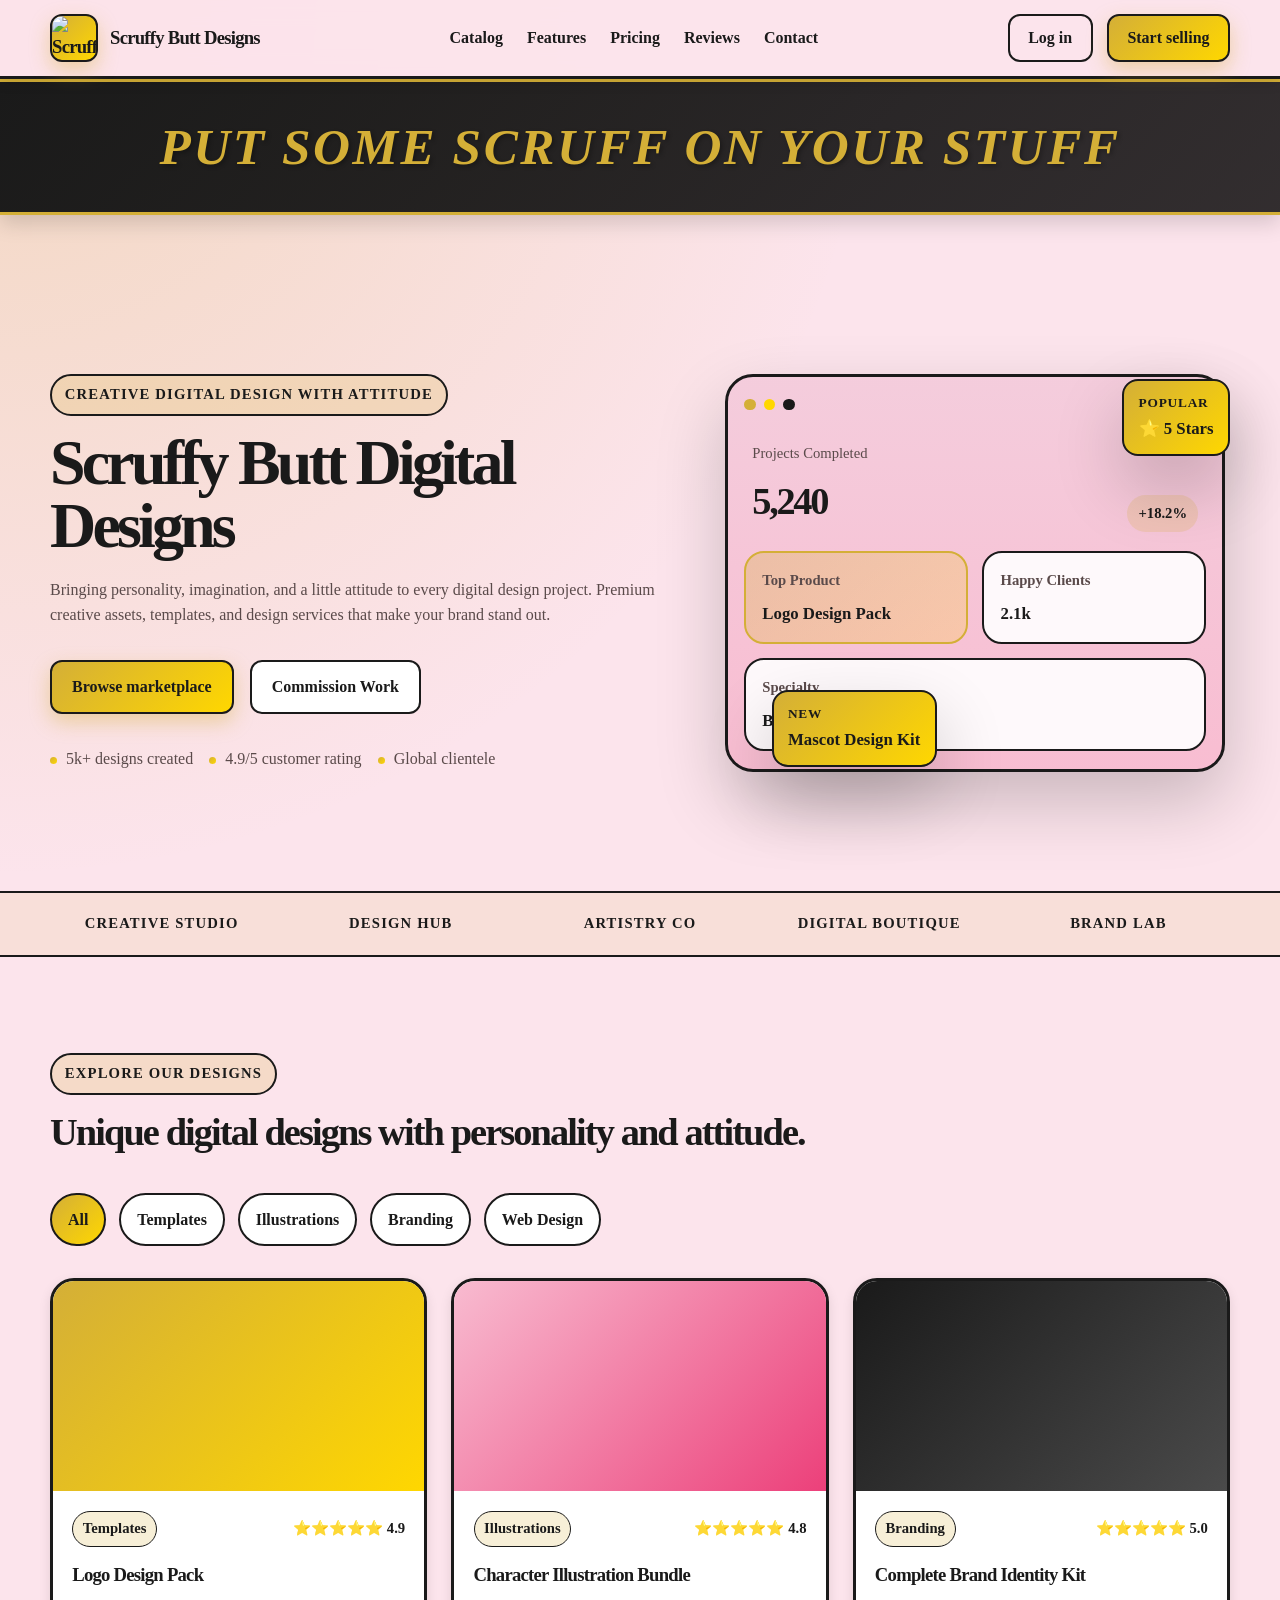
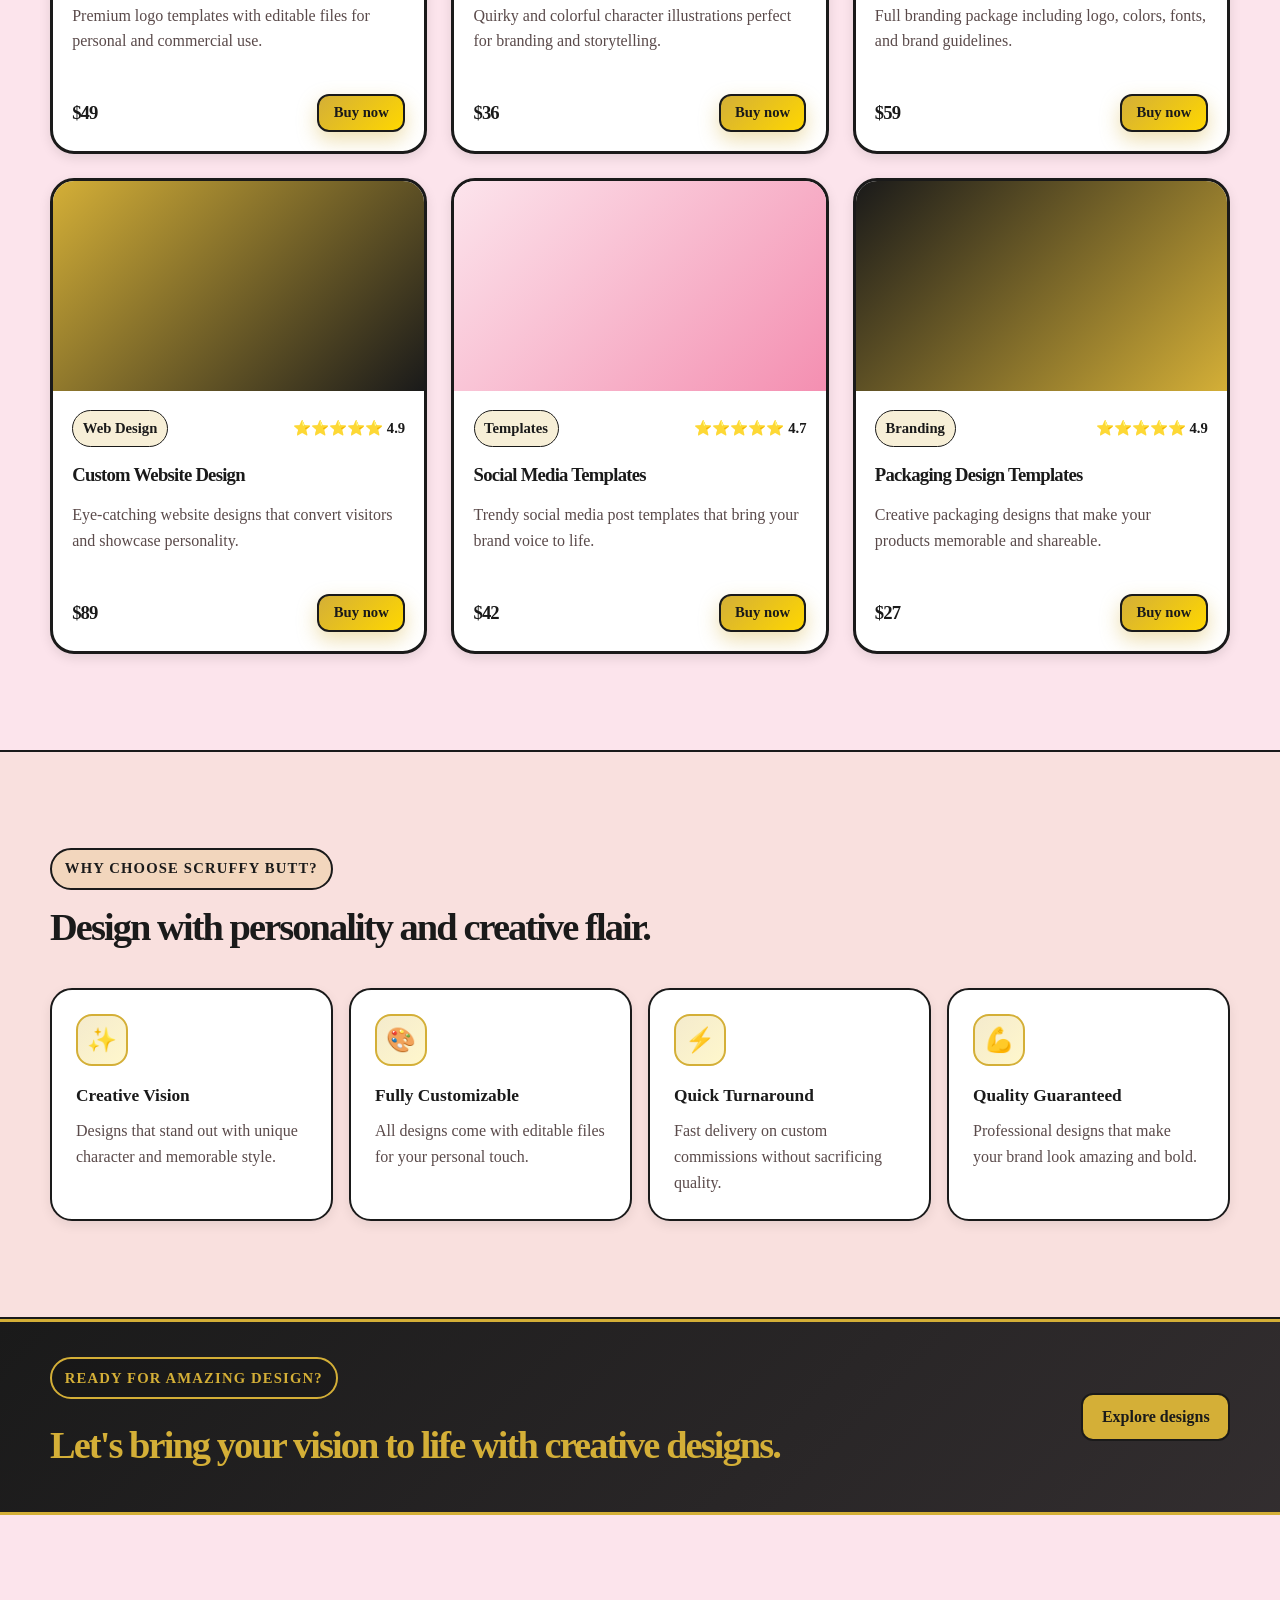
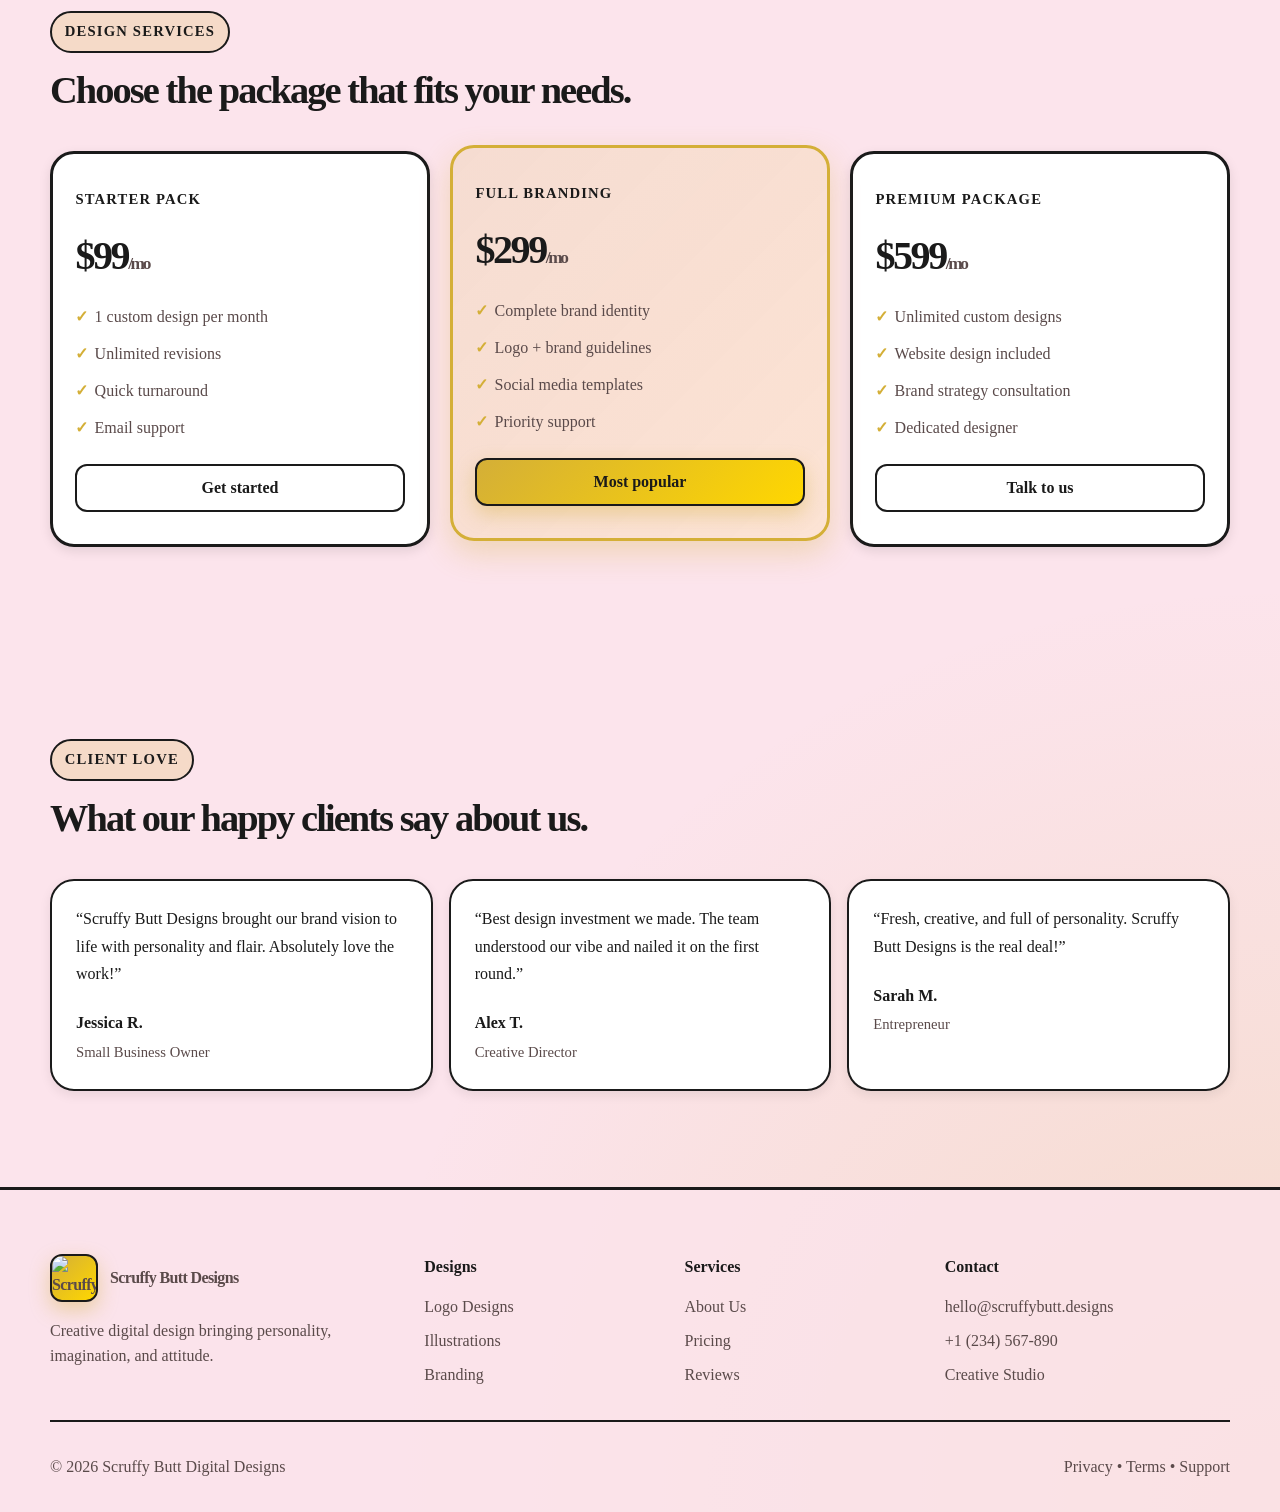
==== index.html @ 16186b30 "Create homepage with custom logo and Scruffy Butt branding" ====
<!DOCTYPE html>
<html lang="en">
  <head>
    <meta charset="UTF-8" />
    <meta name="viewport" content="width=device-width, initial-scale=1.0" />
    <meta name="description" content="Scruffy Butt Digital Designs is a creative digital design business bringing personality, imagination, and a little attitude." />
    <title>Scruffy Butt Digital Designs | Creative Digital Design</title>
    <link rel="preconnect" href="https://fonts.googleapis.com" />
    <link rel="preconnect" href="https://fonts.gstatic.com" crossorigin />
    <link href="https://fonts.googleapis.com/css2?family=Inter:wght@400;500;600;700;800;900&display=swap" rel="stylesheet" />
    <link rel="stylesheet" href="styles.css" />
  </head>
  <body>
    <header class="site-header">
      <div class="container nav-wrap">
        <a href="index.html" class="brand" aria-label="Scruffy Butt Digital Designs home">
          <span class="brand-logo">
            <img src="logo.png" alt="Scruffy Butt Digital Designs logo" />
          </span>
          <span class="brand-name">Scruffy Butt Designs</span>
        </a>

        <nav class="main-nav" aria-label="Main navigation">
          <a href="#catalog">Catalog</a>
          <a href="#features">Features</a>
          <a href="#pricing">Pricing</a>
          <a href="#reviews">Reviews</a>
          <a href="#contact">Contact</a>
        </nav>

        <div class="nav-actions">
          <button class="btn btn-ghost">Log in</button>
          <button class="btn btn-primary">Start selling</button>
        </div>
      </div>
    </header>

    <div class="slogan-banner">
      <p class="slogan-text">Put some scruff on your stuff</p>
    </div>

    <main id="home">
      <section class="hero">
        <div class="container hero-grid">
          <div class="hero-copy">
            <span class="eyebrow">Creative Digital Design with Attitude</span>
            <h1>Scruffy Butt Digital Designs</h1>
            <p>
              Bringing personality, imagination, and a little attitude to every digital design project.
              Premium creative assets, templates, and design services that make your brand stand out.
            </p>

            <div class="hero-actions">
              <a href="#catalog" class="btn btn-primary large">Browse marketplace</a>
              <a href="#pricing" class="btn btn-secondary large">Commission Work</a>
            </div>

            <ul class="trust-list" aria-label="Marketplace trust points">
              <li>5k+ designs created</li>
              <li>4.9/5 customer rating</li>
              <li>Global clientele</li>
            </ul>
          </div>

          <div class="hero-visual" aria-label="Marketplace preview">
            <div class="dashboard-card main-card">
              <div class="card-header">
                <span class="dot dot-red"></span>
                <span class="dot dot-yellow"></span>
                <span class="dot dot-green"></span>
              </div>

              <div class="stat-row">
                <div>
                  <p>Projects Completed</p>
                  <strong>5,240</strong>
                </div>
                <div class="trend up">+18.2%</div>
              </div>

              <div class="mini-grid">
                <div class="mini-card accent">
                  <span>Top Product</span>
                  <strong>Logo Design Pack</strong>
                </div>
                <div class="mini-card">
                  <span>Happy Clients</span>
                  <strong>2.1k</strong>
                </div>
                <div class="mini-card wide">
                  <span>Specialty</span>
                  <strong>Branding & Illustration</strong>
                </div>
              </div>
            </div>

            <div class="floating-badge badge-one">
              <span>New</span>
              <strong>Mascot Design Kit</strong>
            </div>

            <div class="floating-badge badge-two">
              <span>Popular</span>
              <strong>⭐ 5 Stars</strong>
            </div>
          </div>
        </div>
      </section>

      <section class="partners">
        <div class="container partner-row" aria-label="Partner brands">
          <span>Creative Studio</span>
          <span>Design Hub</span>
          <span>Artistry Co</span>
          <span>Digital Boutique</span>
          <span>Brand Lab</span>
        </div>
      </section>

      <section id="catalog" class="catalog section-spacing">
        <div class="container">
          <div class="section-heading">
            <span class="eyebrow">Explore our designs</span>
            <h2>Unique digital designs with personality and attitude.</h2>
          </div>

          <div class="filter-bar" aria-label="Product categories">
            <button class="filter-btn active" data-filter="all">All</button>
            <button class="filter-btn" data-filter="templates">Templates</button>
            <button class="filter-btn" data-filter="media">Illustrations</button>
            <button class="filter-btn" data-filter="marketing">Branding</button>
            <button class="filter-btn" data-filter="sites">Web Design</button>
          </div>

          <div class="product-grid">
            <article class="product-card" data-category="templates" onclick="window.location.href='product-1.html'">
              <div class="product-thumb thumb-one"></div>
              <div class="product-body">
                <div class="meta-row">
                  <span class="tag">Templates</span>
                  <span class="rating">⭐⭐⭐⭐⭐ 4.9</span>
                </div>
                <h3>Logo Design Pack</h3>
                <p>Premium logo templates with editable files for personal and commercial use.</p>
                <div class="product-footer">
                  <strong>$49</strong>
                  <button class="btn btn-small btn-primary" onclick="event.stopPropagation(); window.location.href='product-1.html'">Buy now</button>
                </div>
              </div>
            </article>

            <article class="product-card" data-category="media" onclick="window.location.href='product-2.html'">
              <div class="product-thumb thumb-two"></div>
              <div class="product-body">
                <div class="meta-row">
                  <span class="tag">Illustrations</span>
                  <span class="rating">⭐⭐⭐⭐⭐ 4.8</span>
                </div>
                <h3>Character Illustration Bundle</h3>
                <p>Quirky and colorful character illustrations perfect for branding and storytelling.</p>
                <div class="product-footer">
                  <strong>$36</strong>
                  <button class="btn btn-small btn-primary" onclick="event.stopPropagation(); window.location.href='product-2.html'">Buy now</button>
                </div>
              </div>
            </article>

            <article class="product-card" data-category="marketing" onclick="window.location.href='product-3.html'">
              <div class="product-thumb thumb-three"></div>
              <div class="product-body">
                <div class="meta-row">
                  <span class="tag">Branding</span>
                  <span class="rating">⭐⭐⭐⭐⭐ 5.0</span>
                </div>
                <h3>Complete Brand Identity Kit</h3>
                <p>Full branding package including logo, colors, fonts, and brand guidelines.</p>
                <div class="product-footer">
                  <strong>$59</strong>
                  <button class="btn btn-small btn-primary" onclick="event.stopPropagation(); window.location.href='product-3.html'">Buy now</button>
                </div>
              </div>
            </article>

            <article class="product-card" data-category="sites" onclick="window.location.href='product-4.html'">
              <div class="product-thumb thumb-four"></div>
              <div class="product-body">
                <div class="meta-row">
                  <span class="tag">Web Design</span>
                  <span class="rating">⭐⭐⭐⭐⭐ 4.9</span>
                </div>
                <h3>Custom Website Design</h3>
                <p>Eye-catching website designs that convert visitors and showcase personality.</p>
                <div class="product-footer">
                  <strong>$89</strong>
                  <button class="btn btn-small btn-primary" onclick="event.stopPropagation(); window.location.href='product-4.html'">Buy now</button>
                </div>
              </div>
            </article>

            <article class="product-card" data-category="templates" onclick="window.location.href='product-1.html'">
              <div class="product-thumb thumb-five"></div>
              <div class="product-body">
                <div class="meta-row">
                  <span class="tag">Templates</span>
                  <span class="rating">⭐⭐⭐⭐⭐ 4.7</span>
                </div>
                <h3>Social Media Templates</h3>
                <p>Trendy social media post templates that bring your brand voice to life.</p>
                <div class="product-footer">
                  <strong>$42</strong>
                  <button class="btn btn-small btn-primary" onclick="event.stopPropagation(); window.location.href='product-1.html'">Buy now</button>
                </div>
              </div>
            </article>

            <article class="product-card" data-category="marketing" onclick="window.location.href='product-3.html'">
              <div class="product-thumb thumb-six"></div>
              <div class="product-body">
                <div class="meta-row">
                  <span class="tag">Branding</span>
                  <span class="rating">⭐⭐⭐⭐⭐ 4.9</span>
                </div>
                <h3>Packaging Design Templates</h3>
                <p>Creative packaging designs that make your products memorable and shareable.</p>
                <div class="product-footer">
                  <strong>$27</strong>
                  <button class="btn btn-small btn-primary" onclick="event.stopPropagation(); window.location.href='product-3.html'">Buy now</button>
                </div>
              </div>
            </article>
          </div>
        </div>
      </section>

      <section id="features" class="features section-spacing">
        <div class="container">
          <div class="section-heading narrow">
            <span class="eyebrow">Why choose Scruffy Butt?</span>
            <h2>Design with personality and creative flair.</h2>
          </div>

          <div class="feature-grid">
            <div class="feature-card">
              <div class="feature-icon">✨</div>
              <h3>Creative Vision</h3>
              <p>Designs that stand out with unique character and memorable style.</p>
            </div>

            <div class="feature-card">
              <div class="feature-icon">🎨</div>
              <h3>Fully Customizable</h3>
              <p>All designs come with editable files for your personal touch.</p>
            </div>

            <div class="feature-card">
              <div class="feature-icon">⚡</div>
              <h3>Quick Turnaround</h3>
              <p>Fast delivery on custom commissions without sacrificing quality.</p>
            </div>

            <div class="feature-card">
              <div class="feature-icon">💪</div>
              <h3>Quality Guaranteed</h3>
              <p>Professional designs that make your brand look amazing and bold.</p>
            </div>
          </div>
        </div>
      </section>

      <section class="promo-strip">
        <div class="container promo-inner">
          <div>
            <span class="eyebrow light">Ready for amazing design?</span>
            <h2>Let's bring your vision to life with creative designs.</h2>
          </div>
          <a href="#catalog" class="btn btn-light">Explore designs</a>
        </div>
      </section>

      <section id="pricing" class="pricing section-spacing">
        <div class="container">
          <div class="section-heading narrow">
            <span class="eyebrow">Design Services</span>
            <h2>Choose the package that fits your needs.</h2>
          </div>

          <div class="pricing-grid">
            <div class="pricing-card">
              <span class="plan">Starter Pack</span>
              <h3>$99<span>/mo</span></h3>
              <ul>
                <li>1 custom design per month</li>
                <li>Unlimited revisions</li>
                <li>Quick turnaround</li>
                <li>Email support</li>
              </ul>
              <button class="btn btn-secondary full">Get started</button>
            </div>

            <div class="pricing-card featured-plan">
              <span class="plan">Full Branding</span>
              <h3>$299<span>/mo</span></h3>
              <ul>
                <li>Complete brand identity</li>
                <li>Logo + brand guidelines</li>
                <li>Social media templates</li>
                <li>Priority support</li>
              </ul>
              <button class="btn btn-primary full">Most popular</button>
            </div>

            <div class="pricing-card">
              <span class="plan">Premium Package</span>
              <h3>$599<span>/mo</span></h3>
              <ul>
                <li>Unlimited custom designs</li>
                <li>Website design included</li>
                <li>Brand strategy consultation</li>
                <li>Dedicated designer</li>
              </ul>
              <button class="btn btn-secondary full">Talk to us</button>
            </div>
          </div>
        </div>
      </section>

      <section id="reviews" class="reviews section-spacing">
        <div class="container">
          <div class="section-heading narrow">
            <span class="eyebrow">Client love</span>
            <h2>What our happy clients say about us.</h2>
          </div>

          <div class="review-grid">
            <blockquote class="review-card">
              “Scruffy Butt Designs brought our brand vision to life with personality and flair. Absolutely love the work!”
              <footer>
                <strong>Jessica R.</strong>
                <span>Small Business Owner</span>
              </footer>
            </blockquote>

            <blockquote class="review-card">
              “Best design investment we made. The team understood our vibe and nailed it on the first round.”
              <footer>
                <strong>Alex T.</strong>
                <span>Creative Director</span>
              </footer>
            </blockquote>

            <blockquote class="review-card">
              “Fresh, creative, and full of personality. Scruffy Butt Designs is the real deal!”
              <footer>
                <strong>Sarah M.</strong>
                <span>Entrepreneur</span>
              </footer>
            </blockquote>
          </div>
        </div>
      </section>
    </main>

    <footer id="contact" class="site-footer">
      <div class="container footer-grid">
        <div>
          <a href="index.html" class="brand" aria-label="Scruffy Butt Digital Designs home">
            <span class="brand-logo brand-logo-small">
              <img src="logo.png" alt="Scruffy Butt Digital Designs logo" />
            </span>
            <span class="brand-name">Scruffy Butt Designs</span>
          </a>
          <p>Creative digital design bringing personality, imagination, and attitude.</p>
        </div>

        <div>
          <h4>Designs</h4>
          <ul>
            <li><a href="#catalog">Logo Designs</a></li>
            <li><a href="#catalog">Illustrations</a></li>
            <li><a href="#catalog">Branding</a></li>
          </ul>
        </div>

        <div>
          <h4>Services</h4>
          <ul>
            <li><a href="#features">About Us</a></li>
            <li><a href="#pricing">Pricing</a></li>
            <li><a href="#reviews">Reviews</a></li>
          </ul>
        </div>

        <div>
          <h4>Contact</h4>
          <ul>
            <li><a href="mailto:hello@scruffybutt.designs">hello@scruffybutt.designs</a></li>
            <li><a href="tel:+1234567890">+1 (234) 567-890</a></li>
            <li>Creative Studio</li>
          </ul>
        </div>
      </div>

      <div class="container footer-bottom">
        <span>© 2026 Scruffy Butt Digital Designs</span>
        <span>Privacy • Terms • Support</span>
      </div>
    </footer>

    <script src="script.js"></script>
  </body>
</html>
---- styles.css ----
:root {
  --bg: #fce4ec;
  --bg-dark: #f8bbd0;
  --card: rgba(244, 204, 220, 0.88);
  --card-strong: #f48fb1;
  --text: #1a1a1a;
  --muted: #5a4a4a;
  --line: rgba(0, 0, 0, 0.15);
  --primary: #d4af37;
  --primary-2: #ffd700;
  --accent: #1a1a1a;
  --success: #20c997;
  --warning: #ffb84d;
  --shadow: 0 30px 70px rgba(0, 0, 0, 0.2);
}

* {
  box-sizing: border-box;
}

html {
  scroll-behavior: smooth;
}

body {
  margin: 0;
  font-family: "Comic Sans MS", "Comic Sans", cursive;
  font-size: 12pt;
  background:
    radial-gradient(circle at top left, rgba(212, 175, 55, 0.25), transparent 18%),
    radial-gradient(circle at bottom right, rgba(212, 175, 55, 0.2), transparent 19%),
    var(--bg);
  color: var(--text);
  line-height: 1.6;
}

a {
  color: inherit;
  text-decoration: none;
}

button {
  font: inherit;
  border: 0;
  cursor: pointer;
}

img {
  max-width: 100%;
  display: block;
}

.container {
  width: min(1180px, calc(100% - 2rem));
  margin: 0 auto;
}

.section-spacing {
  padding: 6rem 0;
}

.site-header {
  position: sticky;
  top: 0;
  z-index: 20;
  backdrop-filter: blur(12px);
  background: rgba(252, 228, 236, 0.95);
  border-bottom: 3px solid var(--accent);
  box-shadow: 0 4px 12px rgba(0, 0, 0, 0.1);
}

.nav-wrap {
  display: flex;
  align-items: center;
  justify-content: space-between;
  min-height: 76px;
  gap: 1.5rem;
}

.brand {
  display: inline-flex;
  align-items: center;
  gap: 0.75rem;
  font-weight: 800;
  letter-spacing: -0.04em;
  font-size: 14pt;
  color: var(--accent);
}

.brand-mark {
  display: grid;
  place-items: center;
  width: 3rem;
  height: 3rem;
  border-radius: 12px;
  background: linear-gradient(135deg, var(--primary), var(--primary-2));
  color: var(--accent);
  font-size: 1.2rem;
  font-weight: 900;
  box-shadow: 0 8px 20px rgba(212, 175, 55, 0.4);
  border: 2px solid var(--accent);
}

.brand-logo {
  width: 3rem;
  height: 3rem;
  border-radius: 12px;
  overflow: hidden;
  display: grid;
  place-items: center;
  background: linear-gradient(135deg, var(--primary), var(--primary-2));
  border: 2px solid var(--accent);
  box-shadow: 0 8px 20px rgba(212, 175, 55, 0.4);
}

.brand-logo img {
  width: 100%;
  height: 100%;
  object-fit: cover;
}

.main-nav {
  display: flex;
  align-items: center;
  gap: 1.5rem;
  color: var(--text);
  font-size: 12pt;
  font-weight: 600;
}

.main-nav a {
  transition: color 0.2s ease;
  color: var(--accent);
}

.main-nav a:hover,
.main-nav a:focus-visible {
  color: var(--primary);
}

.nav-actions {
  display: flex;
  align-items: center;
  gap: 0.9rem;
}

.btn {
  display: inline-flex;
  align-items: center;
  justify-content: center;
  border-radius: 12px;
  font-weight: 600;
  transition: transform 0.2s ease, box-shadow 0.2s ease;
  min-height: 48px;
  padding: 0 1.15rem;
  font-size: 12pt;
  border: 2px solid var(--accent);
}

.btn:hover,
.btn:focus-visible {
  transform: translateY(-2px);
}

.btn-primary {
  background: linear-gradient(135deg, var(--primary), var(--primary-2));
  color: var(--accent);
  font-weight: 700;
  box-shadow: 0 8px 20px rgba(212, 175, 55, 0.4);
}

.btn-secondary {
  background: white;
  border: 2px solid var(--accent);
  color: var(--accent);
  font-weight: 700;
}

.btn-ghost {
  background: transparent;
  color: var(--accent);
  border: 2px solid var(--accent);
}

.btn-light {
  background: var(--primary);
  color: var(--accent);
  border: 2px solid var(--accent);
  font-weight: 700;
}

.large {
  min-height: 54px;
  padding: 0 1.25rem;
}

.btn-small {
  min-height: 38px;
  padding: 0 0.9rem;
  font-size: 11pt;
}

.full {
  width: 100%;
  min-height: 48px;
}

.slogan-banner {
  background: linear-gradient(135deg, var(--accent), rgba(0, 0, 0, 0.8));
  padding: 1.5rem 0;
  text-align: center;
  border-top: 3px solid var(--primary);
  border-bottom: 3px solid var(--primary);
  box-shadow: 0 8px 20px rgba(0, 0, 0, 0.15);
}

.slogan-text {
  font-size: clamp(1.5rem, 4vw, 3.5rem);
  font-weight: 900;
  color: var(--primary);
  margin: 0;
  letter-spacing: 0.05em;
  text-transform: uppercase;
  text-shadow: 2px 2px 4px rgba(0, 0, 0, 0.3);
  font-style: italic;
}

.slogan-text span {
  display: block;
  font-size: 0.7em;
  color: var(--primary-2);
  margin-top: 0.3rem;
  font-style: normal;
}

.hero {
  padding: 5.5rem 0 3rem;
}

.hero-grid {
  display: grid;
  grid-template-columns: 1.1fr 0.9fr;
  align-items: center;
  gap: 3rem;
}

.eyebrow {
  display: inline-block;
  margin-bottom: 1rem;
  padding: 0.45rem 0.8rem;
  border: 2px solid var(--accent);
  background: rgba(212, 175, 55, 0.2);
  border-radius: 999px;
  color: var(--accent);
  font-size: 11pt;
  letter-spacing: 0.08em;
  text-transform: uppercase;
  font-weight: 700;
}

.eyebrow.light {
  background: rgba(0, 0, 0, 0.15);
  border-color: var(--primary);
  color: var(--primary);
}

.hero-copy h1 {
  margin: 0;
  font-size: clamp(2.8rem, 5vw, 5rem);
  line-height: 0.98;
  letter-spacing: -0.06em;
  color: var(--accent);
}

.hero-copy p {
  max-width: 630px;
  margin: 1.2rem 0 0;
  color: var(--muted);
  font-size: 12pt;
}

.hero-actions {
  display: flex;
  flex-wrap: wrap;
  gap: 1rem;
  margin-top: 2rem;
}

.trust-list {
  list-style: none;
  padding: 0;
  margin: 2rem 0 0;
  display: flex;
  flex-wrap: wrap;
  gap: 1rem;
  color: var(--muted);
  font-size: 12pt;
}

.trust-list li {
  position: relative;
  padding-left: 1rem;
}

.trust-list li::before {
  content: "";
  position: absolute;
  left: 0;
  top: 0.7em;
  width: 0.45rem;
  height: 0.45rem;
  border-radius: 50%;
  background: linear-gradient(135deg, var(--primary), var(--primary-2));
}

.hero-visual {
  position: relative;
  min-height: 540px;
  display: grid;
  place-items: center;
}

.dashboard-card {
  width: min(100%, 500px);
  border: 3px solid var(--accent);
  border-radius: 28px;
  background: linear-gradient(180deg, rgba(244, 204, 220, 0.98), rgba(248, 187, 208, 0.95));
  box-shadow: var(--shadow);
}

.main-card {
  padding: 1rem 1rem 1.1rem;
}

.card-header {
  display: flex;
  gap: 0.5rem;
  align-items: center;
  padding: 0.35rem 0 1rem;
}

.dot {
  display: inline-block;
  width: 0.72rem;
  height: 0.72rem;
  border-radius: 50%;
}

.dot-red { background: #d4af37; }
.dot-yellow { background: #ffd700; }
.dot-green { background: #1a1a1a; }

.stat-row {
  display: flex;
  align-items: end;
  justify-content: space-between;
  gap: 1rem;
  padding: 1rem 0.5rem 1.2rem;
}

.stat-row p {
  margin: 0 0 0.3rem;
  color: var(--muted);
  font-size: 11pt;
}

.stat-row strong {
  font-size: clamp(1.8rem, 3vw, 2.7rem);
  letter-spacing: -0.06em;
  color: var(--accent);
}

.trend {
  font-size: 11pt;
  font-weight: 700;
  border-radius: 999px;
  padding: 0.42rem 0.7rem;
}

.trend.up {
  background: rgba(212, 175, 55, 0.2);
  color: var(--accent);
}

.mini-grid {
  display: grid;
  grid-template-columns: repeat(2, minmax(0, 1fr));
  gap: 0.9rem;
}

.mini-card {
  border: 2px solid var(--accent);
  border-radius: 20px;
  padding: 1rem 1rem 0.9rem;
  background: rgba(255, 255, 255, 0.9);
}

.mini-card.accent {
  background: linear-gradient(135deg, rgba(212, 175, 55, 0.3), rgba(255, 215, 0, 0.2));
  border-color: var(--primary);
}

.mini-card.wide {
  grid-column: 1 / -1;
}

.mini-card span {
  display: block;
  color: var(--muted);
  font-size: 11pt;
  margin-bottom: 0.5rem;
  font-weight: 600;
}

.mini-card strong {
  font-size: 1.05rem;
  color: var(--accent);
}

.floating-badge {
  position: absolute;
  display: inline-flex;
  flex-direction: column;
  gap: 0.18rem;
  padding: 0.7rem 0.9rem;
  border-radius: 16px;
  border: 2px solid var(--accent);
  background: linear-gradient(135deg, var(--primary), var(--primary-2));
  box-shadow: var(--shadow);
}

.floating-badge span {
  color: var(--accent);
  font-size: 10pt;
  text-transform: uppercase;
  letter-spacing: 0.06em;
  font-weight: 700;
}

.floating-badge strong {
  font-size: 1.05rem;
  color: var(--accent);
}

.badge-one {
  left: 10%;
  bottom: 14%;
}

.badge-two {
  right: 0;
  top: 14%;
}

.partners {
  border-top: 2px solid var(--accent);
  border-bottom: 2px solid var(--accent);
  background: rgba(212, 175, 55, 0.1);
}

.partner-row {
  display: grid;
  grid-template-columns: repeat(5, minmax(0, 1fr));
  gap: 1rem;
  align-items: center;
  justify-items: center;
  padding: 1.2rem 0;
  color: var(--accent);
  font-weight: 700;
  letter-spacing: 0.08em;
  text-transform: uppercase;
  font-size: 11pt;
}

.section-heading {
  margin-bottom: 2.5rem;
}

.section-heading.narrow {
  max-width: 640px;
}

.section-heading h2 {
  margin: 0;
  font-size: clamp(2rem, 3vw, 3rem);
  line-height: 1.1;
  letter-spacing: -0.05em;
  color: var(--accent);
}

.filter-bar {
  display: flex;
  flex-wrap: wrap;
  gap: 0.8rem;
  margin-bottom: 2rem;
}

.filter-btn {
  padding: 0.75rem 1rem;
  border-radius: 999px;
  background: white;
  border: 2px solid var(--accent);
  color: var(--accent);
  font-weight: 600;
  font-size: 12pt;
}

.filter-btn.active {
  background: linear-gradient(135deg, var(--primary), var(--primary-2));
  border-color: var(--accent);
  color: var(--accent);
}

.product-grid {
  display: grid;
  grid-template-columns: repeat(3, minmax(0, 1fr));
  gap: 1.5rem;
}

.product-card {
  background: white;
  border: 3px solid var(--accent);
  border-radius: 24px;
  overflow: hidden;
  transition: transform 0.2s ease, border-color 0.2s ease, box-shadow 0.2s ease;
  cursor: pointer;
  box-shadow: 0 4px 12px rgba(0, 0, 0, 0.1);
}

.product-card:hover {
  transform: translateY(-5px);
  border-color: var(--primary);
  box-shadow: 0 12px 30px rgba(212, 175, 55, 0.3);
}

.product-thumb {
  height: 210px;
  background-size: cover;
  background-position: center;
}

.thumb-one {
  background: linear-gradient(135deg, #d4af37, #ffd700);
}

.thumb-two {
  background: linear-gradient(135deg, #f8bbd0, #ec407a);
}

.thumb-three {
  background: linear-gradient(135deg, #1a1a1a, #4a4a4a);
}

.thumb-four {
  background: linear-gradient(135deg, #d4af37, #1a1a1a);
}

.thumb-five {
  background: linear-gradient(135deg, #fce4ec, #f48fb1);
}

.thumb-six {
  background: linear-gradient(135deg, #1a1a1a, #d4af37);
}

.product-body {
  padding: 1.2rem;
}

.meta-row {
  display: flex;
  justify-content: space-between;
  gap: 0.75rem;
  align-items: center;
  margin-bottom: 0.8rem;
}

.tag {
  display: inline-flex;
  padding: 0.35rem 0.6rem;
  border-radius: 999px;
  background: rgba(212, 175, 55, 0.2);
  color: var(--accent);
  font-size: 11pt;
  font-weight: 700;
  border: 1px solid var(--accent);
}

.rating {
  color: var(--accent);
  font-size: 11pt;
  font-weight: 700;
}

.product-body h3 {
  margin: 0;
  font-size: 14pt;
  letter-spacing: -0.04em;
  color: var(--accent);
}

.product-body p {
  color: var(--muted);
  margin: 0.8rem 0 1.2rem;
  min-height: 72px;
  font-size: 12pt;
}

.product-footer {
  display: flex;
  align-items: center;
  justify-content: space-between;
  gap: 1rem;
}

.product-footer strong {
  font-size: 14pt;
  letter-spacing: -0.05em;
  color: var(--accent);
}

.features {
  background: rgba(212, 175, 55, 0.08);
  border-top: 2px solid var(--accent);
  border-bottom: 2px solid var(--accent);
}

.feature-grid {
  display: grid;
  grid-template-columns: repeat(4, minmax(0, 1fr));
  gap: 1rem;
}

.feature-card {
  padding: 1.5rem;
  background: white;
  border: 2px solid var(--accent);
  border-radius: 22px;
  box-shadow: 0 4px 12px rgba(0, 0, 0, 0.08);
}

.feature-icon {
  width: 52px;
  height: 52px;
  display: grid;
  place-items: center;
  border-radius: 16px;
  background: linear-gradient(135deg, rgba(212, 175, 55, 0.25), rgba(255, 215, 0, 0.2));
  font-size: 1.5rem;
  border: 2px solid var(--primary);
}

.feature-card h3 {
  margin: 1rem 0 0.55rem;
  font-size: 13pt;
  color: var(--accent);
}

.feature-card p {
  margin: 0;
  color: var(--muted);
  font-size: 12pt;
}

.promo-strip {
  padding: 2.2rem 0;
  background: linear-gradient(135deg, var(--accent), rgba(0, 0, 0, 0.8));
  border-top: 3px solid var(--primary);
  border-bottom: 3px solid var(--primary);
}

.promo-inner {
  display: flex;
  align-items: center;
  justify-content: space-between;
  gap: 1rem;
}

.promo-inner h2 {
  margin: 0;
  font-size: clamp(2rem, 3vw, 3rem);
  letter-spacing: -0.05em;
  color: var(--primary);
}

.pricing-grid {
  display: grid;
  grid-template-columns: repeat(3, minmax(0, 1fr));
  gap: 1.25rem;
}

.pricing-card {
  padding: 2rem 1.4rem;
  border-radius: 24px;
  border: 3px solid var(--accent);
  background: white;
  box-shadow: 0 4px 12px rgba(0, 0, 0, 0.1);
}

.pricing-card.featured-plan {
  background: linear-gradient(135deg, rgba(212, 175, 55, 0.15), rgba(255, 215, 0, 0.1));
  border-color: var(--primary);
  transform: translateY(-6px);
  box-shadow: 0 12px 30px rgba(212, 175, 55, 0.3);
}

.plan {
  display: inline-block;
  font-size: 11pt;
  font-weight: 800;
  letter-spacing: 0.08em;
  text-transform: uppercase;
  color: var(--accent);
}

.pricing-card h3 {
  margin: 0.8rem 0 1rem;
  font-size: 2.5rem;
  letter-spacing: -0.06em;
  color: var(--accent);
}

.pricing-card h3 span {
  font-size: 13pt;
  color: var(--muted);
}

.pricing-card ul {
  list-style: none;
  padding: 0;
  margin: 0 0 1.5rem;
  color: var(--muted);
}

.pricing-card li {
  position: relative;
  padding-left: 1.2rem;
  margin-bottom: 0.7rem;
  font-size: 12pt;
}

.pricing-card li::before {
  content: "✓";
  position: absolute;
  left: 0;
  color: var(--primary);
  font-weight: 800;
}

.review-grid {
  display: grid;
  grid-template-columns: repeat(3, minmax(0, 1fr));
  gap: 1rem;
}

.review-card {
  margin: 0;
  padding: 1.5rem;
  border-radius: 24px;
  background: white;
  border: 2px solid var(--accent);
  color: var(--text);
  font-size: 12pt;
  line-height: 1.7;
  box-shadow: 0 4px 12px rgba(0, 0, 0, 0.08);
}

.review-card footer {
  display: flex;
  flex-direction: column;
  gap: 0.2rem;
  margin-top: 1.4rem;
}

.review-card footer strong {
  font-size: 12pt;
  color: var(--accent);
}

.review-card footer span {
  color: var(--muted);
  font-size: 11pt;
}

.site-footer {
  padding: 4rem 0 2rem;
  border-top: 3px solid var(--accent);
  background: rgba(252, 228, 236, 0.8);
}

.footer-grid {
  display: grid;
  grid-template-columns: 1.2fr 0.8fr 0.8fr 1fr;
  gap: 2rem;
}

.site-footer p,
.site-footer li,
.site-footer a {
  color: var(--muted);
  font-size: 12pt;
}

.site-footer h4 {
  margin: 0 0 0.9rem;
  font-size: 12pt;
  color: var(--accent);
  font-weight: 700;
}

.site-footer ul {
  list-style: none;
  padding: 0;
  margin: 0;
  display: grid;
  gap: 0.55rem;
}

.footer-bottom {
  display: flex;
  justify-content: space-between;
  gap: 1rem;
  padding-top: 2rem;
  margin-top: 2rem;
  border-top: 2px solid var(--accent);
  color: var(--muted);
  font-size: 12pt;
}

.hidden {
  display: none !important;
}

.product-detail {
  padding: 5rem 0 3rem;
}

.detail-grid {
  display: grid;
  grid-template-columns: 1fr 1fr;
  gap: 2.5rem;
  align-items: center;
}

.product-showcase {
  width: 100%;
  min-height: 560px;
  border-radius: 28px;
  border: 3px solid var(--accent);
  box-shadow: var(--shadow);
}

.detail-copy h1 {
  margin: 0;
  font-size: clamp(2.5rem, 4vw, 4rem);
  letter-spacing: -0.06em;
  line-height: 1;
  color: var(--accent);
}

.lead {
  margin: 1rem 0 1.5rem;
  color: var(--muted);
  font-size: 12pt;
}

.rating-block {
  display: flex;
  align-items: center;
  gap: 0.8rem;
  margin-bottom: 1.4rem;
}

.stars {
  color: var(--primary);
  letter-spacing: 0.12em;
  font-size: 1.1rem;
}

.rating-text {
  color: var(--muted);
  font-size: 12pt;
}

.pricing-section {
  display: flex;
  flex-direction: column;
  gap: 0.2rem;
  margin-bottom: 1.5rem;
}

.price-tag {
  font-size: clamp(2.2rem, 4vw, 3.2rem);
  font-weight: 800;
  letter-spacing: -0.06em;
  color: var(--accent);
}

.price-description {
  margin: 0;
  color: var(--muted);
  font-size: 12pt;
}

.features-list h3,
.product-description h2,
.product-description h3,
.related-products h2 {
  margin-top: 0;
  color: var(--accent);
}

.features-list ul,
.product-description ul {
  padding-left: 1.2rem;
  color: var(--muted);
}

.features-list li,
.product-description li {
  margin-bottom: 0.55rem;
  font-size: 12pt;
}

.action-buttons {
  display: flex;
  flex-wrap: wrap;
  gap: 1rem;
  margin: 2rem 0;
}

.seller-card {
  display: flex;
  align-items: center;
  justify-content: space-between;
  gap: 1rem;
  padding: 1rem 1.2rem;
  border: 2px solid var(--accent);
  border-radius: 18px;
  background: white;
  box-shadow: 0 4px 12px rgba(0, 0, 0, 0.08);
}

.seller-info {
  display: flex;
  align-items: center;
  gap: 0.9rem;
}

.seller-avatar {
  width: 46px;
  height: 46px;
  display: grid;
  place-items: center;
  border-radius: 14px;
  background: linear-gradient(135deg, rgba(212, 175, 55, 0.3), rgba(255, 215, 0, 0.2));
  font-weight: 700;
  color: var(--accent);
  border: 2px solid var(--primary);
}

.seller-info p {
  margin: 0.3rem 0 0;
  color: var(--muted);
  font-size: 11pt;
}

.product-description {
  padding: 1rem 0 4rem;
}

.tabs-nav {
  display: inline-flex;
  gap: 0.75rem;
  padding: 0.5rem;
  background: white;
  border: 2px solid var(--accent);
  border-radius: 999px;
  margin-bottom: 2rem;
}

.tab-btn {
  padding: 0.65rem 1rem;
  border-radius: 999px;
  background: transparent;
  color: var(--accent);
  font-weight: 600;
  font-size: 12pt;
}

.tab-btn.active {
  background: linear-gradient(135deg, rgba(212, 175, 55, 0.2), rgba(255, 215, 0, 0.15));
  color: var(--accent);
  border: 1px solid var(--primary);
}

.tab-content {
  display: none;
  border: 2px solid var(--accent);
  border-radius: 24px;
  padding: 2rem;
  background: white;
}

.tab-content.active {
  display: block;
}

.tab-content p {
  color: var(--muted);
  font-size: 12pt;
}

.faq-item {
  padding: 1rem 0;
  border-top: 1px solid var(--line);
}

.faq-item:first-of-type {
  border-top: 0;
}

.faq-item h4 {
  margin: 0 0 0.5rem;
  font-size: 12pt;
  color: var(--accent);
}

.related-products {
  padding: 0 0 5rem;
}

@media (max-width: 980px) {
  .hero-grid,
  .feature-grid,
  .pricing-grid,
  .review-grid,
  .footer-grid,
  .product-grid,
  .detail-grid {
    grid-template-columns: 1fr 1fr;
  }

  .hero-grid,
  .detail-grid {
    grid-template-columns: 1fr;
  }

  .main-nav {
    display: none;
  }

  .nav-actions {
    margin-left: auto;
  }
}

@media (max-width: 680px) {
  .product-grid,
  .feature-grid,
  .pricing-grid,
  .review-grid,
  .footer-grid,
  .partner-row {
    grid-template-columns: 1fr;
  }

  .promo-inner,
  .nav-wrap,
  .footer-bottom,
  .seller-card {
    flex-direction: column;
    align-items: flex-start;
  }

  .hero {
    padding-top: 4rem;
  }

  .site-header {
    position: static;
  }

  .nav-actions {
    width: 100%;
    justify-content: flex-end;
  }

  .slogan-text {
    font-size: clamp(1.2rem, 3vw, 2rem);
  }
}
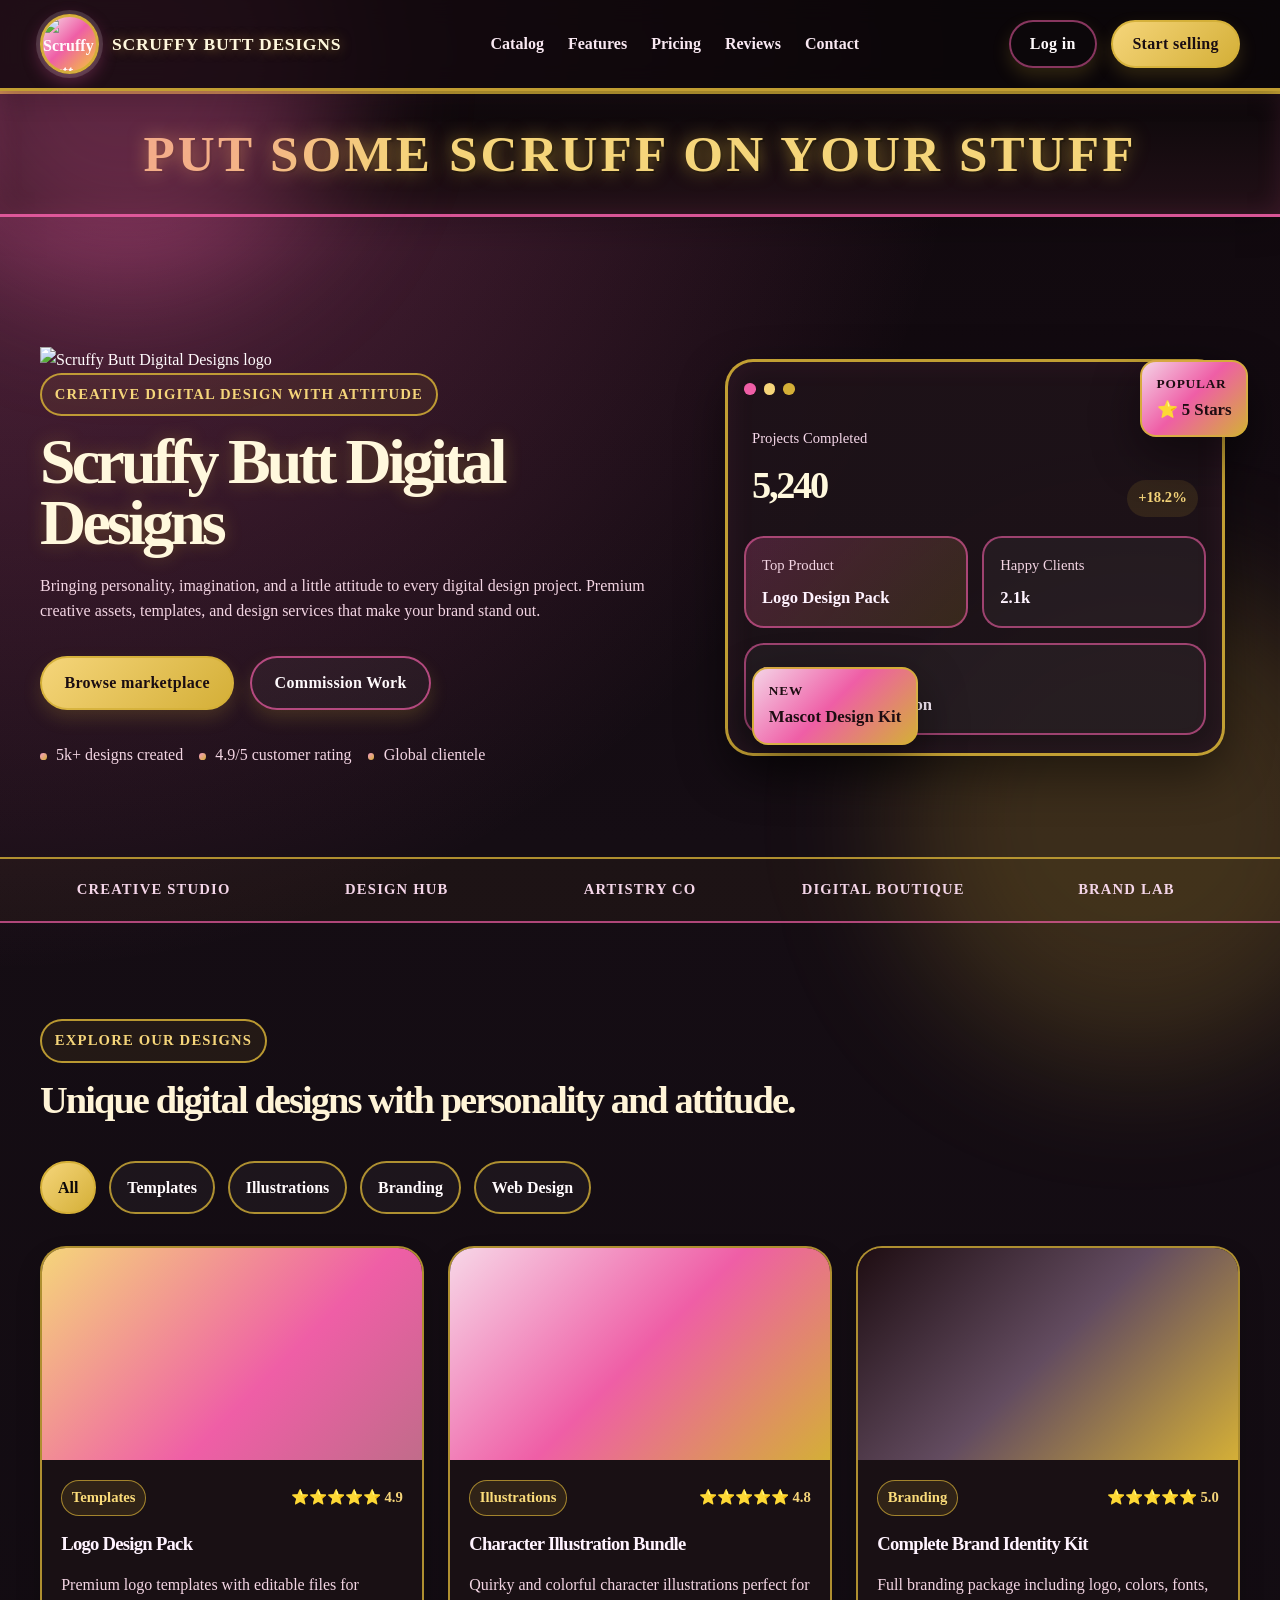
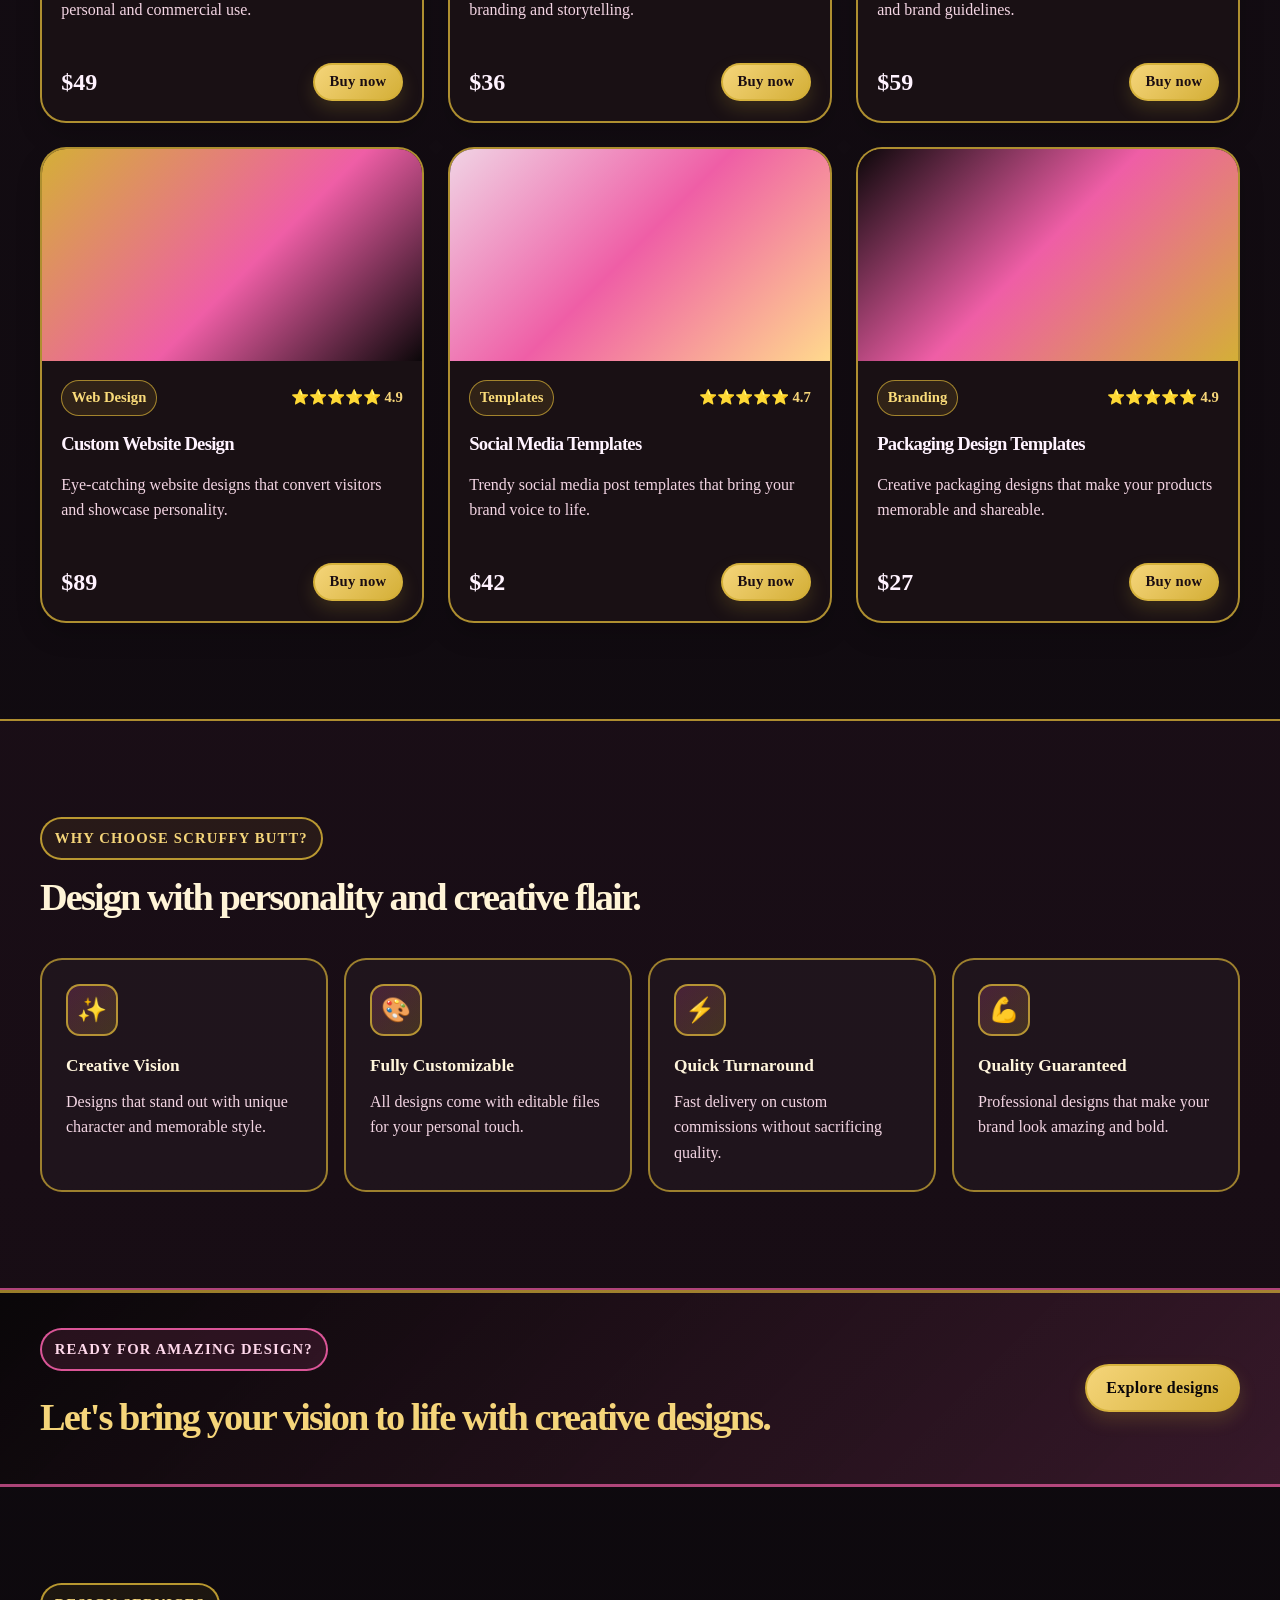
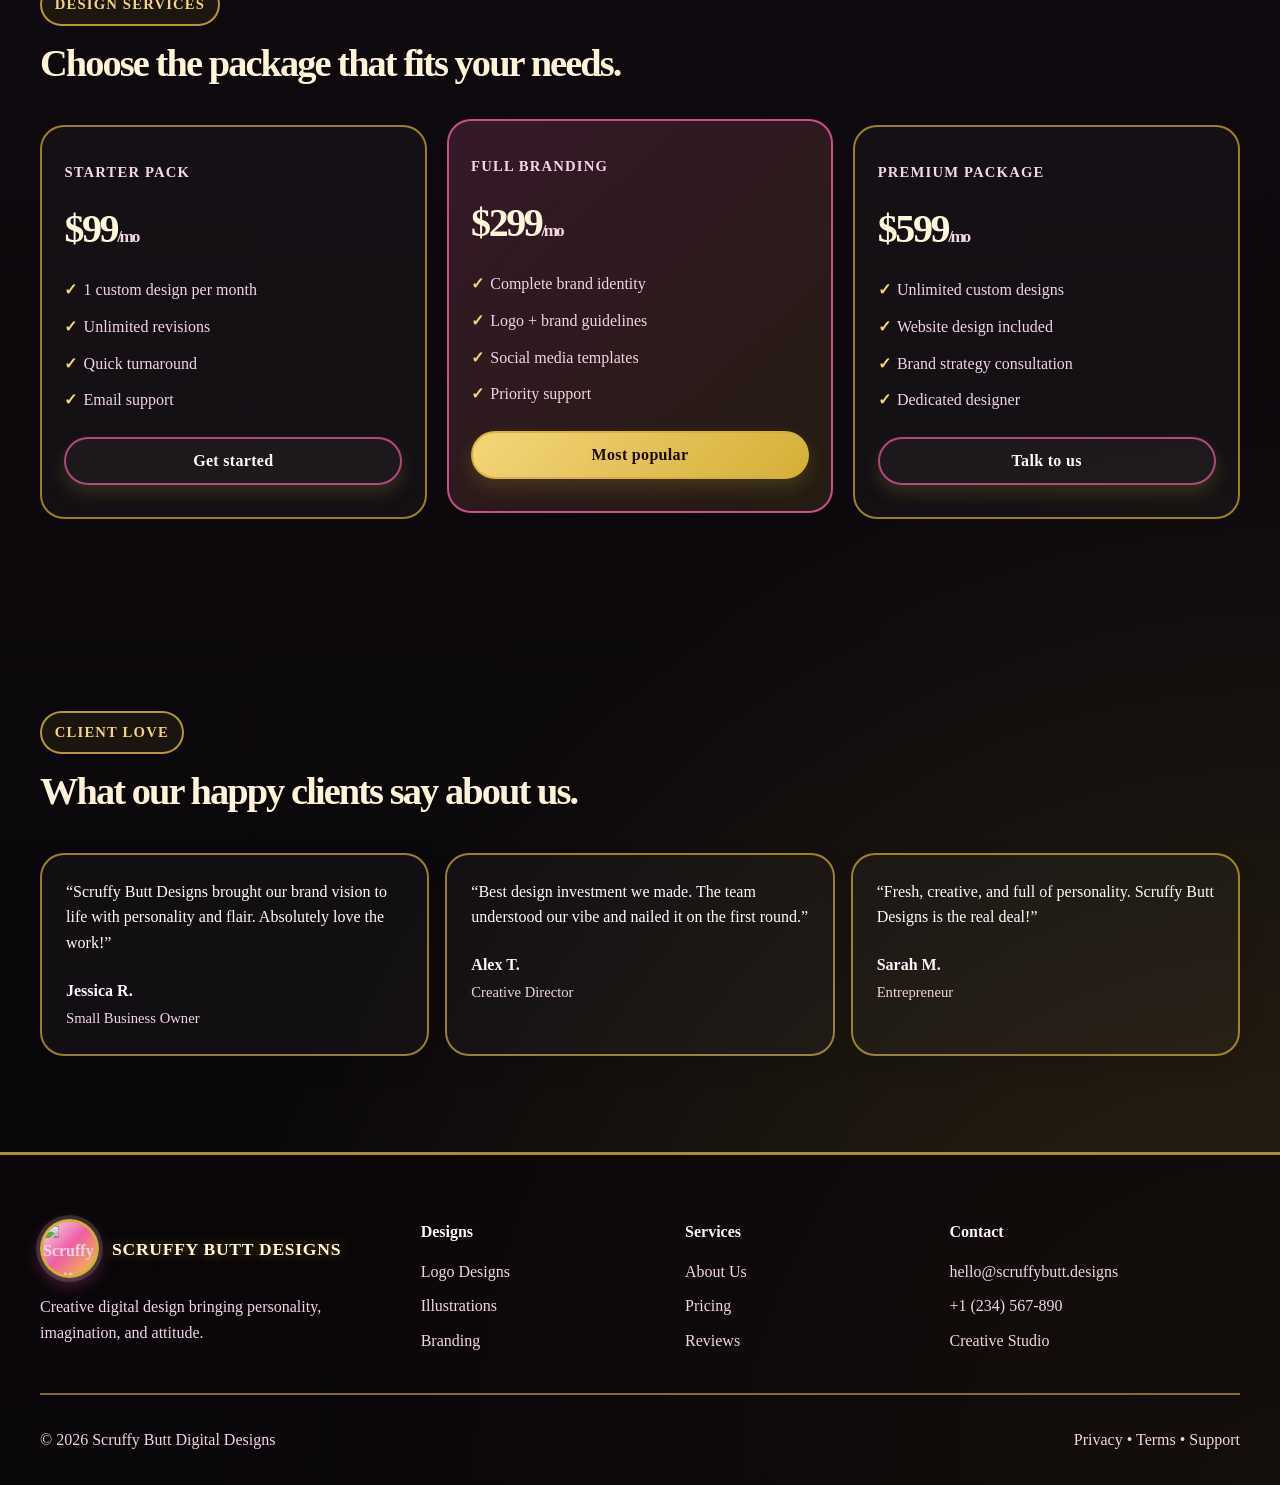
==== commit 1d4e8e98: "Add the Scruffy Butt logo prominently to the homepage hero" ====
--- a/index.html
+++ b/index.html
@@ -43,6 +43,10 @@
       <section class="hero">
         <div class="container hero-grid">
           <div class="hero-copy">
+            <div class="brand-crest" aria-label="Scruffy Butt Digital Designs logo">
+              <img src="logo.png" alt="Scruffy Butt Digital Designs logo" />
+            </div>
+
             <span class="eyebrow">Creative Digital Design with Attitude</span>
             <h1>Scruffy Butt Digital Designs</h1>
             <p>
--- a/styles.css
+++ b/styles.css
@@ -1,116 +1,122 @@
 :root {
-  --bg: #fce4ec;
-  --bg-dark: #f8bbd0;
-  --card: rgba(244, 204, 220, 0.88);
-  --card-strong: #f48fb1;
-  --text: #1a1a1a;
-  --muted: #5a4a4a;
-  --line: rgba(0, 0, 0, 0.15);
-  --primary: #d4af37;
-  --primary-2: #ffd700;
-  --accent: #1a1a1a;
-  --success: #20c997;
-  --warning: #ffb84d;
-  --shadow: 0 30px 70px rgba(0, 0, 0, 0.2);
-}
-
-* {
-  box-sizing: border-box;
-}
-
-html {
-  scroll-behavior: smooth;
-}
+  --bg: #12070d;
+  --bg-2: #1d1018;
+  --soft-pink: #f7d7e7;
+  --pink: #f59dc6;
+  --pink-strong: #ef5ea6;
+  --gold: #d4af37;
+  --gold-soft: #f5d57a;
+  --black: #0b0709;
+  --text: #fffafc;
+  --muted: #f3d5e3;
+  --line: rgba(212, 175, 55, 0.5);
+  --panel: rgba(22, 12, 18, 0.82);
+  --panel-2: rgba(44, 24, 33, 0.9);
+  --shadow: 0 18px 48px rgba(0, 0, 0, 0.45);
+}
+
+* { box-sizing: border-box; }
+
+html { scroll-behavior: smooth; }
 
 body {
   margin: 0;
   font-family: "Comic Sans MS", "Comic Sans", cursive;
   font-size: 12pt;
-  background:
-    radial-gradient(circle at top left, rgba(212, 175, 55, 0.25), transparent 18%),
-    radial-gradient(circle at bottom right, rgba(212, 175, 55, 0.2), transparent 19%),
-    var(--bg);
   color: var(--text);
   line-height: 1.6;
-}
-
-a {
-  color: inherit;
-  text-decoration: none;
-}
-
-button {
-  font: inherit;
-  border: 0;
-  cursor: pointer;
-}
-
-img {
-  max-width: 100%;
-  display: block;
-}
+  background:
+    radial-gradient(circle at top left, rgba(239, 94, 166, 0.36), transparent 20%),
+    radial-gradient(circle at bottom right, rgba(212, 175, 55, 0.18), transparent 22%),
+    linear-gradient(180deg, #10080d 0%, #150d14 18%, #09070a 100%);
+  position: relative;
+}
+
+body::before,
+body::after {
+  content: "";
+  position: fixed;
+  pointer-events: none;
+  z-index: 0;
+  border-radius: 50%;
+  filter: blur(65px);
+}
+
+body::before {
+  width: 26rem;
+  height: 26rem;
+  top: -8rem;
+  left: -5rem;
+  background: rgba(239, 94, 166, 0.35);
+}
+
+body::after {
+  width: 30rem;
+  height: 30rem;
+  right: -6rem;
+  bottom: -10rem;
+  background: rgba(212, 175, 55, 0.2);
+}
+
+header, main, footer {
+  position: relative;
+  z-index: 1;
+}
+
+a { color: inherit; text-decoration: none; }
+button { font: inherit; border: 0; cursor: pointer; }
+img { max-width: 100%; display: block; }
 
 .container {
-  width: min(1180px, calc(100% - 2rem));
+  width: min(1200px, calc(100% - 2rem));
   margin: 0 auto;
-}
-
-.section-spacing {
-  padding: 6rem 0;
 }
 
 .site-header {
   position: sticky;
   top: 0;
-  z-index: 20;
+  z-index: 30;
   backdrop-filter: blur(12px);
-  background: rgba(252, 228, 236, 0.95);
-  border-bottom: 3px solid var(--accent);
-  box-shadow: 0 4px 12px rgba(0, 0, 0, 0.1);
+  background: rgba(11, 7, 9, 0.84);
+  border-bottom: 3px solid rgba(212, 175, 55, 0.9);
+  box-shadow: 0 10px 20px rgba(0, 0, 0, 0.2);
 }
 
 .nav-wrap {
   display: flex;
   align-items: center;
   justify-content: space-between;
-  min-height: 76px;
+  min-height: 88px;
   gap: 1.5rem;
 }
 
 .brand {
   display: inline-flex;
   align-items: center;
-  gap: 0.75rem;
-  font-weight: 800;
-  letter-spacing: -0.04em;
-  font-size: 14pt;
-  color: var(--accent);
-}
-
-.brand-mark {
+  gap: 0.8rem;
+  font-weight: 900;
+  color: var(--text);
+}
+
+.brand-name {
+  font-size: 1.1rem;
+  letter-spacing: 0.04em;
+  text-transform: uppercase;
+  color: #fff8dd;
+  text-shadow: 0 0 12px rgba(212, 175, 55, 0.5);
+}
+
+.brand-logo {
+  width: 3.7rem;
+  height: 3.7rem;
+  min-width: 3.7rem;
   display: grid;
   place-items: center;
-  width: 3rem;
-  height: 3rem;
-  border-radius: 12px;
-  background: linear-gradient(135deg, var(--primary), var(--primary-2));
-  color: var(--accent);
-  font-size: 1.2rem;
-  font-weight: 900;
-  box-shadow: 0 8px 20px rgba(212, 175, 55, 0.4);
-  border: 2px solid var(--accent);
-}
-
-.brand-logo {
-  width: 3rem;
-  height: 3rem;
-  border-radius: 12px;
   overflow: hidden;
-  display: grid;
-  place-items: center;
-  background: linear-gradient(135deg, var(--primary), var(--primary-2));
-  border: 2px solid var(--accent);
-  box-shadow: 0 8px 20px rgba(212, 175, 55, 0.4);
+  border-radius: 50%;
+  border: 3px solid rgba(212, 175, 55, 0.95);
+  background: linear-gradient(135deg, #f7dfe9, #ef5ea6 48%, #f4c837 100%);
+  box-shadow: 0 0 0 4px rgba(255, 255, 255, 0.14), 0 6px 18px rgba(239, 94, 166, 0.35);
 }
 
 .brand-logo img {
@@ -123,19 +129,20 @@
   display: flex;
   align-items: center;
   gap: 1.5rem;
-  color: var(--text);
-  font-size: 12pt;
-  font-weight: 600;
+  font-size: 12pt;
+  font-weight: 700;
+  color: #f9e8f2;
 }
 
 .main-nav a {
-  transition: color 0.2s ease;
-  color: var(--accent);
+  color: #f9e8f2;
+  transition: opacity 0.2s ease, text-shadow 0.2s ease;
 }
 
 .main-nav a:hover,
 .main-nav a:focus-visible {
-  color: var(--primary);
+  opacity: 1;
+  text-shadow: 0 0 12px rgba(239, 94, 166, 0.8);
 }
 
 .nav-actions {
@@ -148,110 +155,84 @@
   display: inline-flex;
   align-items: center;
   justify-content: center;
-  border-radius: 12px;
-  font-weight: 600;
+  border-radius: 999px;
+  min-height: 48px;
+  padding: 0 1.2rem;
+  font-size: 12pt;
+  font-weight: 800;
+  letter-spacing: 0.02em;
   transition: transform 0.2s ease, box-shadow 0.2s ease;
-  min-height: 48px;
-  padding: 0 1.15rem;
-  font-size: 12pt;
-  border: 2px solid var(--accent);
+  border: 2px solid rgba(212, 175, 55, 0.85);
+  box-shadow: 0 8px 18px rgba(212, 175, 55, 0.18);
 }
 
 .btn:hover,
-.btn:focus-visible {
-  transform: translateY(-2px);
-}
+.btn:focus-visible { transform: translateY(-2px); }
 
 .btn-primary {
-  background: linear-gradient(135deg, var(--primary), var(--primary-2));
-  color: var(--accent);
-  font-weight: 700;
-  box-shadow: 0 8px 20px rgba(212, 175, 55, 0.4);
+  background: linear-gradient(135deg, var(--gold-soft), var(--gold));
+  color: #1a0d12;
 }
 
 .btn-secondary {
-  background: white;
-  border: 2px solid var(--accent);
-  color: var(--accent);
-  font-weight: 700;
+  background: rgba(255, 255, 255, 0.04);
+  color: var(--text);
+  border-color: rgba(239, 94, 166, 0.7);
 }
 
 .btn-ghost {
-  background: transparent;
-  color: var(--accent);
-  border: 2px solid var(--accent);
+  background: rgba(15, 10, 13, 0.5);
+  color: var(--text);
+  border-color: rgba(239, 94, 166, 0.55);
 }
 
 .btn-light {
-  background: var(--primary);
-  color: var(--accent);
-  border: 2px solid var(--accent);
-  font-weight: 700;
-}
-
-.large {
-  min-height: 54px;
-  padding: 0 1.25rem;
-}
-
-.btn-small {
-  min-height: 38px;
-  padding: 0 0.9rem;
-  font-size: 11pt;
-}
-
-.full {
-  width: 100%;
-  min-height: 48px;
-}
+  background: linear-gradient(135deg, var(--gold-soft), var(--gold));
+  color: var(--black);
+}
+
+.large { min-height: 54px; padding: 0 1.4rem; }
+.btn-small { min-height: 38px; padding: 0 0.9rem; font-size: 11pt; }
+.full { width: 100%; min-height: 48px; }
 
 .slogan-banner {
-  background: linear-gradient(135deg, var(--accent), rgba(0, 0, 0, 0.8));
-  padding: 1.5rem 0;
+  background: linear-gradient(180deg, rgba(12, 8, 10, 1), rgba(34, 16, 23, 1));
+  border-top: 3px solid rgba(212, 175, 55, 0.9);
+  border-bottom: 3px solid rgba(239, 94, 166, 0.9);
+  box-shadow: inset 0 0 24px rgba(239, 94, 166, 0.12), 0 10px 30px rgba(0, 0, 0, 0.2);
+}
+
+.slogan-text {
+  margin: 0;
+  padding: 1.2rem 0;
   text-align: center;
-  border-top: 3px solid var(--primary);
-  border-bottom: 3px solid var(--primary);
-  box-shadow: 0 8px 20px rgba(0, 0, 0, 0.15);
-}
-
-.slogan-text {
-  font-size: clamp(1.5rem, 4vw, 3.5rem);
+  font-size: clamp(1.8rem, 4vw, 4rem);
   font-weight: 900;
-  color: var(--primary);
-  margin: 0;
-  letter-spacing: 0.05em;
+  letter-spacing: 0.06em;
   text-transform: uppercase;
-  text-shadow: 2px 2px 4px rgba(0, 0, 0, 0.3);
-  font-style: italic;
-}
-
-.slogan-text span {
-  display: block;
-  font-size: 0.7em;
-  color: var(--primary-2);
-  margin-top: 0.3rem;
-  font-style: normal;
+  color: var(--gold-soft);
+  text-shadow: 0 0 18px rgba(212, 175, 55, 0.65), 2px 2px 0 rgba(0,0,0,0.4);
 }
 
 .hero {
-  padding: 5.5rem 0 3rem;
+  padding: 5rem 0 2.5rem;
 }
 
 .hero-grid {
   display: grid;
-  grid-template-columns: 1.1fr 0.9fr;
+  grid-template-columns: 1.08fr 0.92fr;
   align-items: center;
   gap: 3rem;
 }
 
 .eyebrow {
   display: inline-block;
+  padding: 0.5rem 0.8rem;
   margin-bottom: 1rem;
-  padding: 0.45rem 0.8rem;
-  border: 2px solid var(--accent);
-  background: rgba(212, 175, 55, 0.2);
   border-radius: 999px;
-  color: var(--accent);
+  border: 2px solid rgba(212, 175, 55, 0.85);
+  background: rgba(212, 175, 55, 0.08);
+  color: var(--gold-soft);
   font-size: 11pt;
   letter-spacing: 0.08em;
   text-transform: uppercase;
@@ -259,22 +240,23 @@
 }
 
 .eyebrow.light {
-  background: rgba(0, 0, 0, 0.15);
-  border-color: var(--primary);
-  color: var(--primary);
+  background: rgba(239, 94, 166, 0.12);
+  border-color: rgba(239, 94, 166, 0.9);
+  color: #ffd8eb;
 }
 
 .hero-copy h1 {
   margin: 0;
-  font-size: clamp(2.8rem, 5vw, 5rem);
-  line-height: 0.98;
+  font-size: clamp(3rem, 5vw, 5.3rem);
+  line-height: 0.95;
   letter-spacing: -0.06em;
-  color: var(--accent);
+  color: #fff8dd;
+  text-shadow: 0 0 18px rgba(212, 175, 55, 0.3);
 }
 
 .hero-copy p {
-  max-width: 630px;
-  margin: 1.2rem 0 0;
+  max-width: 640px;
+  margin-top: 1.2rem;
   color: var(--muted);
   font-size: 12pt;
 }
@@ -307,25 +289,25 @@
   position: absolute;
   left: 0;
   top: 0.7em;
-  width: 0.45rem;
-  height: 0.45rem;
+  width: 0.42rem;
+  height: 0.42rem;
   border-radius: 50%;
-  background: linear-gradient(135deg, var(--primary), var(--primary-2));
+  background: linear-gradient(135deg, var(--pink), var(--gold));
 }
 
 .hero-visual {
   position: relative;
-  min-height: 540px;
+  min-height: 520px;
   display: grid;
   place-items: center;
 }
 
 .dashboard-card {
   width: min(100%, 500px);
-  border: 3px solid var(--accent);
+  background: linear-gradient(180deg, rgba(31, 18, 25, 0.9), rgba(26, 18, 24, 0.9));
+  border: 3px solid rgba(212, 175, 55, 0.9);
   border-radius: 28px;
-  background: linear-gradient(180deg, rgba(244, 204, 220, 0.98), rgba(248, 187, 208, 0.95));
-  box-shadow: var(--shadow);
+  box-shadow: var(--shadow), inset 0 0 30px rgba(239, 94, 166, 0.08);
 }
 
 .main-card {
@@ -346,9 +328,9 @@
   border-radius: 50%;
 }
 
-.dot-red { background: #d4af37; }
-.dot-yellow { background: #ffd700; }
-.dot-green { background: #1a1a1a; }
+.dot-red { background: #ef5ea6; }
+.dot-yellow { background: #f5d57a; }
+.dot-green { background: #d4af37; }
 
 .stat-row {
   display: flex;
@@ -360,14 +342,14 @@
 
 .stat-row p {
   margin: 0 0 0.3rem;
-  color: var(--muted);
+  color: #f7d9ea;
   font-size: 11pt;
 }
 
 .stat-row strong {
   font-size: clamp(1.8rem, 3vw, 2.7rem);
   letter-spacing: -0.06em;
-  color: var(--accent);
+  color: #fff8dd;
 }
 
 .trend {
@@ -378,8 +360,8 @@
 }
 
 .trend.up {
-  background: rgba(212, 175, 55, 0.2);
-  color: var(--accent);
+  background: rgba(212, 175, 55, 0.12);
+  color: #f5d57a;
 }
 
 .mini-grid {
@@ -389,32 +371,28 @@
 }
 
 .mini-card {
-  border: 2px solid var(--accent);
+  border: 2px solid rgba(239, 94, 166, 0.6);
   border-radius: 20px;
   padding: 1rem 1rem 0.9rem;
-  background: rgba(255, 255, 255, 0.9);
+  background: rgba(255, 255, 255, 0.04);
 }
 
 .mini-card.accent {
-  background: linear-gradient(135deg, rgba(212, 175, 55, 0.3), rgba(255, 215, 0, 0.2));
-  border-color: var(--primary);
-}
-
-.mini-card.wide {
-  grid-column: 1 / -1;
-}
+  background: linear-gradient(135deg, rgba(239, 94, 166, 0.22), rgba(212, 175, 55, 0.15));
+}
+
+.mini-card.wide { grid-column: 1 / -1; }
 
 .mini-card span {
   display: block;
-  color: var(--muted);
+  color: #f3d5e3;
   font-size: 11pt;
   margin-bottom: 0.5rem;
-  font-weight: 600;
 }
 
 .mini-card strong {
-  font-size: 1.05rem;
-  color: var(--accent);
+  font-size: 1.04rem;
+  color: #fff3ff;
 }
 
 .floating-badge {
@@ -424,13 +402,13 @@
   gap: 0.18rem;
   padding: 0.7rem 0.9rem;
   border-radius: 16px;
-  border: 2px solid var(--accent);
-  background: linear-gradient(135deg, var(--primary), var(--primary-2));
+  border: 2px solid rgba(212, 175, 55, 0.9);
+  background: linear-gradient(135deg, #f4d3e6, #ef5ea6 48%, #d4af37 100%);
+  color: #1e0d12;
   box-shadow: var(--shadow);
 }
 
 .floating-badge span {
-  color: var(--accent);
   font-size: 10pt;
   text-transform: uppercase;
   letter-spacing: 0.06em;
@@ -439,23 +417,15 @@
 
 .floating-badge strong {
   font-size: 1.05rem;
-  color: var(--accent);
-}
-
-.badge-one {
-  left: 10%;
-  bottom: 14%;
-}
-
-.badge-two {
-  right: 0;
-  top: 14%;
-}
+}
+
+.badge-one { left: 8%; bottom: 14%; }
+.badge-two { right: -0.5rem; top: 12%; }
 
 .partners {
-  border-top: 2px solid var(--accent);
-  border-bottom: 2px solid var(--accent);
-  background: rgba(212, 175, 55, 0.1);
+  border-top: 2px solid rgba(212, 175, 55, 0.8);
+  border-bottom: 2px solid rgba(239, 94, 166, 0.7);
+  background: rgba(212, 175, 55, 0.04);
 }
 
 .partner-row {
@@ -465,27 +435,27 @@
   align-items: center;
   justify-items: center;
   padding: 1.2rem 0;
-  color: var(--accent);
+  color: #f4d5e8;
   font-weight: 700;
   letter-spacing: 0.08em;
   text-transform: uppercase;
   font-size: 11pt;
 }
 
+.section-spacing { padding: 6rem 0; }
+
 .section-heading {
   margin-bottom: 2.5rem;
 }
 
-.section-heading.narrow {
-  max-width: 640px;
-}
+.section-heading.narrow { max-width: 640px; }
 
 .section-heading h2 {
   margin: 0;
   font-size: clamp(2rem, 3vw, 3rem);
   line-height: 1.1;
   letter-spacing: -0.05em;
-  color: var(--accent);
+  color: #fff4d7;
 }
 
 .filter-bar {
@@ -498,17 +468,17 @@
 .filter-btn {
   padding: 0.75rem 1rem;
   border-radius: 999px;
-  background: white;
-  border: 2px solid var(--accent);
-  color: var(--accent);
-  font-weight: 600;
+  background: rgba(255, 255, 255, 0.04);
+  border: 2px solid rgba(212, 175, 55, 0.8);
+  color: var(--text);
+  font-weight: 700;
   font-size: 12pt;
 }
 
 .filter-btn.active {
-  background: linear-gradient(135deg, var(--primary), var(--primary-2));
-  border-color: var(--accent);
-  color: var(--accent);
+  background: linear-gradient(135deg, var(--gold-soft), var(--gold));
+  color: var(--black);
+  border-color: var(--gold);
 }
 
 .product-grid {
@@ -518,50 +488,33 @@
 }
 
 .product-card {
-  background: white;
-  border: 3px solid var(--accent);
-  border-radius: 24px;
+  background: rgba(27, 17, 22, 0.9);
+  border: 2px solid rgba(212, 175, 55, 0.8);
+  border-radius: 26px;
   overflow: hidden;
   transition: transform 0.2s ease, border-color 0.2s ease, box-shadow 0.2s ease;
   cursor: pointer;
-  box-shadow: 0 4px 12px rgba(0, 0, 0, 0.1);
+  box-shadow: 0 12px 24px rgba(0,0,0,0.18);
 }
 
 .product-card:hover {
-  transform: translateY(-5px);
-  border-color: var(--primary);
-  box-shadow: 0 12px 30px rgba(212, 175, 55, 0.3);
+  transform: translateY(-4px);
+  border-color: rgba(239, 94, 166, 0.9);
+  box-shadow: 0 18px 36px rgba(239, 94, 166, 0.12);
 }
 
 .product-thumb {
-  height: 210px;
+  height: 212px;
   background-size: cover;
   background-position: center;
 }
 
-.thumb-one {
-  background: linear-gradient(135deg, #d4af37, #ffd700);
-}
-
-.thumb-two {
-  background: linear-gradient(135deg, #f8bbd0, #ec407a);
-}
-
-.thumb-three {
-  background: linear-gradient(135deg, #1a1a1a, #4a4a4a);
-}
-
-.thumb-four {
-  background: linear-gradient(135deg, #d4af37, #1a1a1a);
-}
-
-.thumb-five {
-  background: linear-gradient(135deg, #fce4ec, #f48fb1);
-}
-
-.thumb-six {
-  background: linear-gradient(135deg, #1a1a1a, #d4af37);
-}
+.thumb-one { background: linear-gradient(135deg, #f5d57a, #ef5ea6 60%, #c16c8a); }
+.thumb-two { background: linear-gradient(135deg, #f7d7e7, #ef5ea6 50%, #d4af37); }
+.thumb-three { background: linear-gradient(135deg, #1e0d12, #634c60 50%, #d4af37); }
+.thumb-four { background: linear-gradient(135deg, #d4af37, #ef5ea6 55%, #0b0709); }
+.thumb-five { background: linear-gradient(135deg, #f0d3e4, #ef5ea6 48%, #ffd98d); }
+.thumb-six { background: linear-gradient(135deg, #0b0709, #ef5ea6 48%, #d4af37); }
 
 .product-body {
   padding: 1.2rem;
@@ -570,7 +523,7 @@
 .meta-row {
   display: flex;
   justify-content: space-between;
-  gap: 0.75rem;
+  gap: 0.8rem;
   align-items: center;
   margin-bottom: 0.8rem;
 }
@@ -579,15 +532,15 @@
   display: inline-flex;
   padding: 0.35rem 0.6rem;
   border-radius: 999px;
-  background: rgba(212, 175, 55, 0.2);
-  color: var(--accent);
+  background: rgba(212, 175, 55, 0.12);
+  border: 1px solid rgba(212, 175, 55, 0.7);
+  color: #fbdc7a;
   font-size: 11pt;
   font-weight: 700;
-  border: 1px solid var(--accent);
 }
 
 .rating {
-  color: var(--accent);
+  color: #f5d57a;
   font-size: 11pt;
   font-weight: 700;
 }
@@ -596,11 +549,11 @@
   margin: 0;
   font-size: 14pt;
   letter-spacing: -0.04em;
-  color: var(--accent);
+  color: #fff3ff;
 }
 
 .product-body p {
-  color: var(--muted);
+  color: #f3d5e3;
   margin: 0.8rem 0 1.2rem;
   min-height: 72px;
   font-size: 12pt;
@@ -614,15 +567,14 @@
 }
 
 .product-footer strong {
-  font-size: 14pt;
-  letter-spacing: -0.05em;
-  color: var(--accent);
+  font-size: 1.5rem;
+  color: #fff3ff;
 }
 
 .features {
-  background: rgba(212, 175, 55, 0.08);
-  border-top: 2px solid var(--accent);
-  border-bottom: 2px solid var(--accent);
+  background: rgba(239, 94, 166, 0.04);
+  border-top: 2px solid rgba(212, 175, 55, 0.8);
+  border-bottom: 2px solid rgba(239, 94, 166, 0.7);
 }
 
 .feature-grid {
@@ -633,10 +585,9 @@
 
 .feature-card {
   padding: 1.5rem;
-  background: white;
-  border: 2px solid var(--accent);
+  background: rgba(255,255,255,0.03);
+  border: 2px solid rgba(212, 175, 55, 0.7);
   border-radius: 22px;
-  box-shadow: 0 4px 12px rgba(0, 0, 0, 0.08);
 }
 
 .feature-icon {
@@ -644,16 +595,16 @@
   height: 52px;
   display: grid;
   place-items: center;
-  border-radius: 16px;
-  background: linear-gradient(135deg, rgba(212, 175, 55, 0.25), rgba(255, 215, 0, 0.2));
+  border-radius: 14px;
+  background: linear-gradient(135deg, rgba(239, 94, 166, 0.2), rgba(212, 175, 55, 0.2));
+  border: 2px solid rgba(212, 175, 55, 0.8);
   font-size: 1.5rem;
-  border: 2px solid var(--primary);
 }
 
 .feature-card h3 {
   margin: 1rem 0 0.55rem;
   font-size: 13pt;
-  color: var(--accent);
+  color: #fff5dc;
 }
 
 .feature-card p {
@@ -664,9 +615,9 @@
 
 .promo-strip {
   padding: 2.2rem 0;
-  background: linear-gradient(135deg, var(--accent), rgba(0, 0, 0, 0.8));
-  border-top: 3px solid var(--primary);
-  border-bottom: 3px solid var(--primary);
+  background: linear-gradient(135deg, rgba(10, 7, 9, 0.98), rgba(239, 94, 166, 0.18));
+  border-top: 3px solid rgba(212, 175, 55, 0.7);
+  border-bottom: 3px solid rgba(239, 94, 166, 0.7);
 }
 
 .promo-inner {
@@ -680,7 +631,7 @@
   margin: 0;
   font-size: clamp(2rem, 3vw, 3rem);
   letter-spacing: -0.05em;
-  color: var(--primary);
+  color: #f5d57a;
 }
 
 .pricing-grid {
@@ -692,16 +643,14 @@
 .pricing-card {
   padding: 2rem 1.4rem;
   border-radius: 24px;
-  border: 3px solid var(--accent);
-  background: white;
-  box-shadow: 0 4px 12px rgba(0, 0, 0, 0.1);
+  border: 2px solid rgba(212, 175, 55, 0.7);
+  background: rgba(255,255,255,0.03);
 }
 
 .pricing-card.featured-plan {
-  background: linear-gradient(135deg, rgba(212, 175, 55, 0.15), rgba(255, 215, 0, 0.1));
-  border-color: var(--primary);
+  background: linear-gradient(135deg, rgba(239, 94, 166, 0.18), rgba(212, 175, 55, 0.12));
+  border-color: rgba(239, 94, 166, 0.8);
   transform: translateY(-6px);
-  box-shadow: 0 12px 30px rgba(212, 175, 55, 0.3);
 }
 
 .plan {
@@ -710,14 +659,14 @@
   font-weight: 800;
   letter-spacing: 0.08em;
   text-transform: uppercase;
-  color: var(--accent);
+  color: #f7d7e7;
 }
 
 .pricing-card h3 {
   margin: 0.8rem 0 1rem;
   font-size: 2.5rem;
   letter-spacing: -0.06em;
-  color: var(--accent);
+  color: #fff8dd;
 }
 
 .pricing-card h3 span {
@@ -743,7 +692,7 @@
   content: "✓";
   position: absolute;
   left: 0;
-  color: var(--primary);
+  color: var(--gold-soft);
   font-weight: 800;
 }
 
@@ -757,12 +706,10 @@
   margin: 0;
   padding: 1.5rem;
   border-radius: 24px;
-  background: white;
-  border: 2px solid var(--accent);
+  border: 2px solid rgba(212, 175, 55, 0.7);
+  background: rgba(255,255,255,0.03);
   color: var(--text);
-  font-size: 12pt;
-  line-height: 1.7;
-  box-shadow: 0 4px 12px rgba(0, 0, 0, 0.08);
+  box-shadow: 0 12px 24px rgba(0,0,0,0.1);
 }
 
 .review-card footer {
@@ -773,8 +720,7 @@
 }
 
 .review-card footer strong {
-  font-size: 12pt;
-  color: var(--accent);
+  color: #fff3ff;
 }
 
 .review-card footer span {
@@ -784,8 +730,8 @@
 
 .site-footer {
   padding: 4rem 0 2rem;
-  border-top: 3px solid var(--accent);
-  background: rgba(252, 228, 236, 0.8);
+  border-top: 3px solid rgba(212, 175, 55, 0.8);
+  background: rgba(11, 7, 9, 0.7);
 }
 
 .footer-grid {
@@ -797,15 +743,14 @@
 .site-footer p,
 .site-footer li,
 .site-footer a {
-  color: var(--muted);
+  color: #f3d5e3;
   font-size: 12pt;
 }
 
 .site-footer h4 {
   margin: 0 0 0.9rem;
   font-size: 12pt;
-  color: var(--accent);
-  font-weight: 700;
+  color: #fff3ff;
 }
 
 .site-footer ul {
@@ -822,212 +767,15 @@
   gap: 1rem;
   padding-top: 2rem;
   margin-top: 2rem;
-  border-top: 2px solid var(--accent);
+  border-top: 2px solid rgba(212, 175, 55, 0.6);
   color: var(--muted);
   font-size: 12pt;
 }
 
-.hidden {
-  display: none !important;
-}
-
-.product-detail {
-  padding: 5rem 0 3rem;
-}
-
-.detail-grid {
-  display: grid;
-  grid-template-columns: 1fr 1fr;
-  gap: 2.5rem;
-  align-items: center;
-}
-
-.product-showcase {
-  width: 100%;
-  min-height: 560px;
-  border-radius: 28px;
-  border: 3px solid var(--accent);
-  box-shadow: var(--shadow);
-}
-
-.detail-copy h1 {
-  margin: 0;
-  font-size: clamp(2.5rem, 4vw, 4rem);
-  letter-spacing: -0.06em;
-  line-height: 1;
-  color: var(--accent);
-}
-
-.lead {
-  margin: 1rem 0 1.5rem;
-  color: var(--muted);
-  font-size: 12pt;
-}
-
-.rating-block {
-  display: flex;
-  align-items: center;
-  gap: 0.8rem;
-  margin-bottom: 1.4rem;
-}
-
-.stars {
-  color: var(--primary);
-  letter-spacing: 0.12em;
-  font-size: 1.1rem;
-}
-
-.rating-text {
-  color: var(--muted);
-  font-size: 12pt;
-}
-
-.pricing-section {
-  display: flex;
-  flex-direction: column;
-  gap: 0.2rem;
-  margin-bottom: 1.5rem;
-}
-
-.price-tag {
-  font-size: clamp(2.2rem, 4vw, 3.2rem);
-  font-weight: 800;
-  letter-spacing: -0.06em;
-  color: var(--accent);
-}
-
-.price-description {
-  margin: 0;
-  color: var(--muted);
-  font-size: 12pt;
-}
-
-.features-list h3,
-.product-description h2,
-.product-description h3,
-.related-products h2 {
-  margin-top: 0;
-  color: var(--accent);
-}
-
-.features-list ul,
-.product-description ul {
-  padding-left: 1.2rem;
-  color: var(--muted);
-}
-
-.features-list li,
-.product-description li {
-  margin-bottom: 0.55rem;
-  font-size: 12pt;
-}
-
-.action-buttons {
-  display: flex;
-  flex-wrap: wrap;
-  gap: 1rem;
-  margin: 2rem 0;
-}
-
-.seller-card {
-  display: flex;
-  align-items: center;
-  justify-content: space-between;
-  gap: 1rem;
-  padding: 1rem 1.2rem;
-  border: 2px solid var(--accent);
-  border-radius: 18px;
-  background: white;
-  box-shadow: 0 4px 12px rgba(0, 0, 0, 0.08);
-}
-
-.seller-info {
-  display: flex;
-  align-items: center;
-  gap: 0.9rem;
-}
-
-.seller-avatar {
-  width: 46px;
-  height: 46px;
-  display: grid;
-  place-items: center;
-  border-radius: 14px;
-  background: linear-gradient(135deg, rgba(212, 175, 55, 0.3), rgba(255, 215, 0, 0.2));
-  font-weight: 700;
-  color: var(--accent);
-  border: 2px solid var(--primary);
-}
-
-.seller-info p {
-  margin: 0.3rem 0 0;
-  color: var(--muted);
-  font-size: 11pt;
-}
-
-.product-description {
-  padding: 1rem 0 4rem;
-}
-
-.tabs-nav {
-  display: inline-flex;
-  gap: 0.75rem;
-  padding: 0.5rem;
-  background: white;
-  border: 2px solid var(--accent);
-  border-radius: 999px;
-  margin-bottom: 2rem;
-}
-
-.tab-btn {
-  padding: 0.65rem 1rem;
-  border-radius: 999px;
-  background: transparent;
-  color: var(--accent);
-  font-weight: 600;
-  font-size: 12pt;
-}
-
-.tab-btn.active {
-  background: linear-gradient(135deg, rgba(212, 175, 55, 0.2), rgba(255, 215, 0, 0.15));
-  color: var(--accent);
-  border: 1px solid var(--primary);
-}
-
-.tab-content {
-  display: none;
-  border: 2px solid var(--accent);
-  border-radius: 24px;
-  padding: 2rem;
-  background: white;
-}
-
-.tab-content.active {
-  display: block;
-}
-
-.tab-content p {
-  color: var(--muted);
-  font-size: 12pt;
-}
-
-.faq-item {
-  padding: 1rem 0;
-  border-top: 1px solid var(--line);
-}
-
-.faq-item:first-of-type {
-  border-top: 0;
-}
-
-.faq-item h4 {
-  margin: 0 0 0.5rem;
-  font-size: 12pt;
-  color: var(--accent);
-}
-
-.related-products {
-  padding: 0 0 5rem;
+.hidden { display: none !important; }
+
+.product-detail, .product-description, .related-products {
+  position: relative;
 }
 
 @media (max-width: 980px) {
@@ -1036,23 +784,13 @@
   .pricing-grid,
   .review-grid,
   .footer-grid,
-  .product-grid,
-  .detail-grid {
+  .product-grid {
     grid-template-columns: 1fr 1fr;
   }
 
-  .hero-grid,
-  .detail-grid {
-    grid-template-columns: 1fr;
-  }
-
-  .main-nav {
-    display: none;
-  }
-
-  .nav-actions {
-    margin-left: auto;
-  }
+  .hero-grid { grid-template-columns: 1fr; }
+  .main-nav { display: none; }
+  .nav-actions { margin-left: auto; }
 }
 
 @media (max-width: 680px) {
@@ -1067,26 +805,13 @@
 
   .promo-inner,
   .nav-wrap,
-  .footer-bottom,
-  .seller-card {
+  .footer-bottom {
     flex-direction: column;
     align-items: flex-start;
   }
 
-  .hero {
-    padding-top: 4rem;
-  }
-
-  .site-header {
-    position: static;
-  }
-
-  .nav-actions {
-    width: 100%;
-    justify-content: flex-end;
-  }
-
-  .slogan-text {
-    font-size: clamp(1.2rem, 3vw, 2rem);
-  }
-}
+  .site-header { position: static; }
+  .nav-actions { width: 100%; justify-content: flex-end; }
+  .brand-name { font-size: 0.95rem; }
+  .brand-logo { width: 3rem; height: 3rem; }
+}
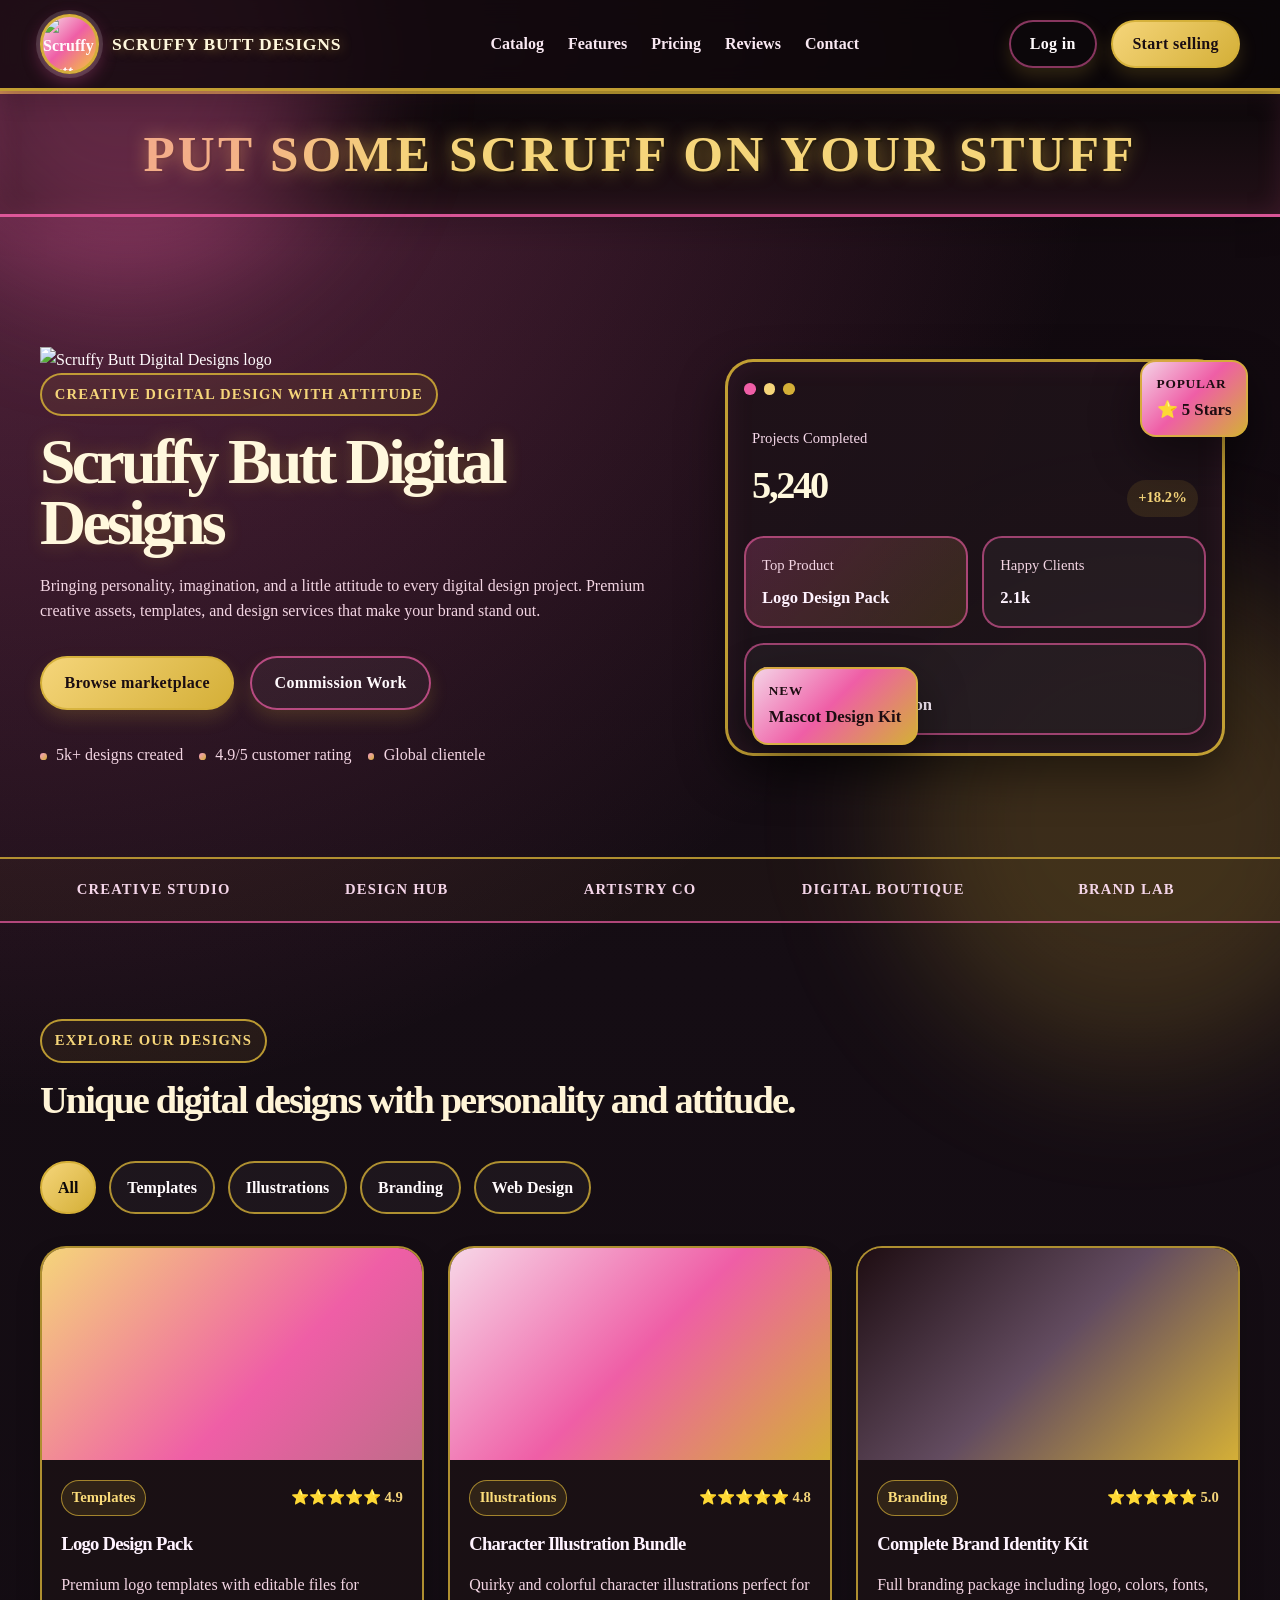
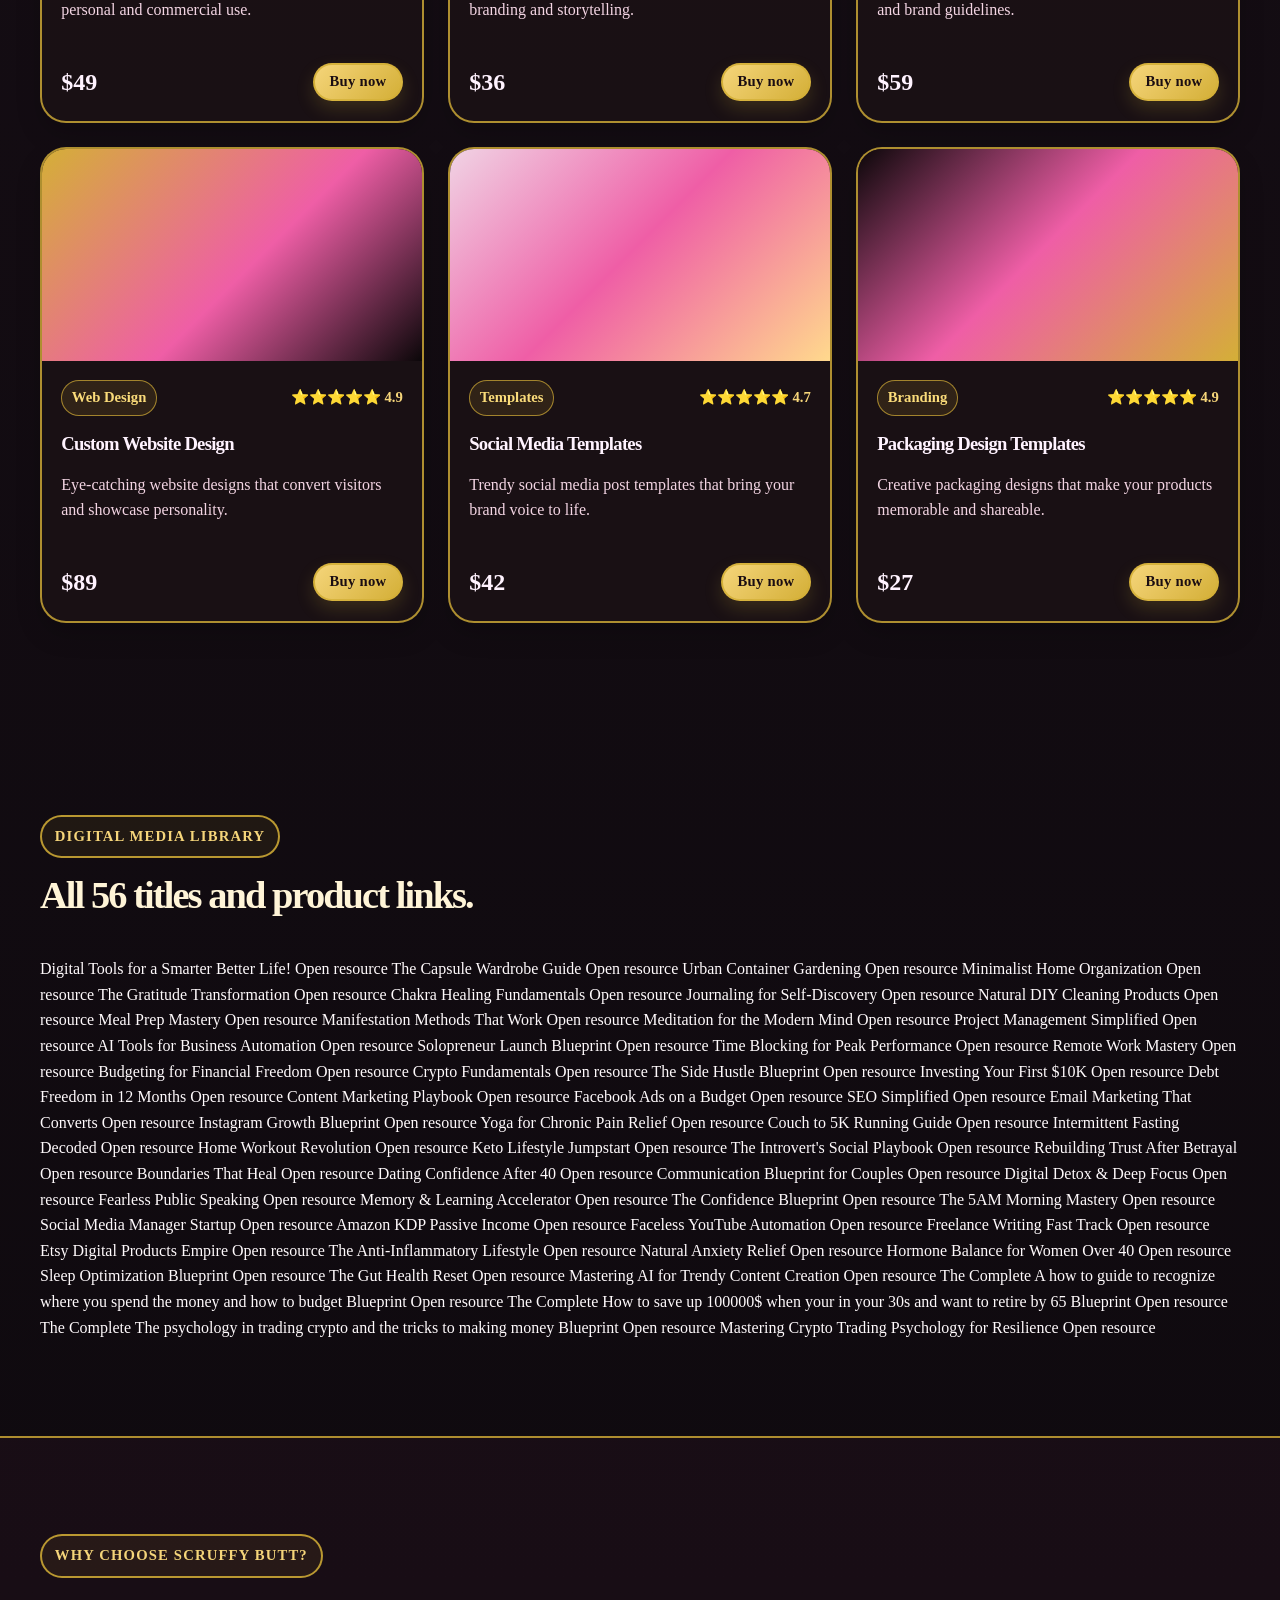
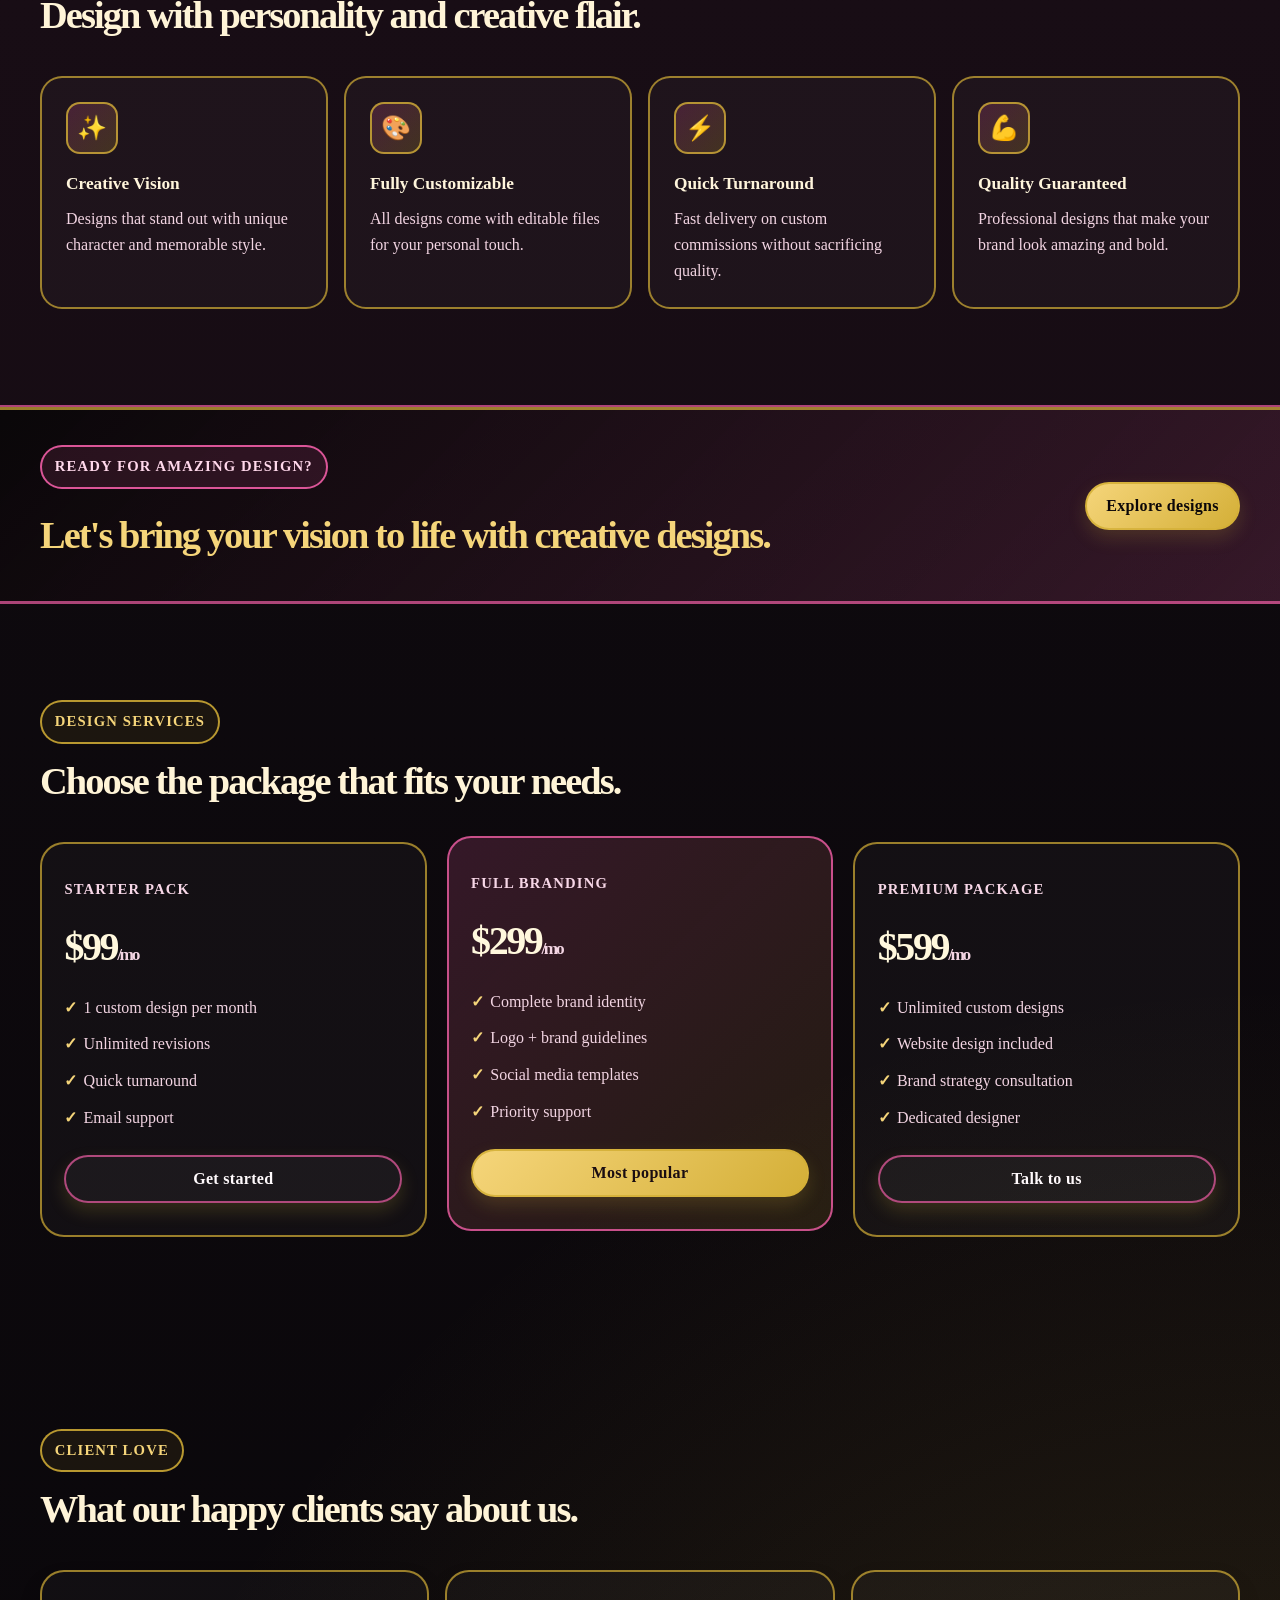
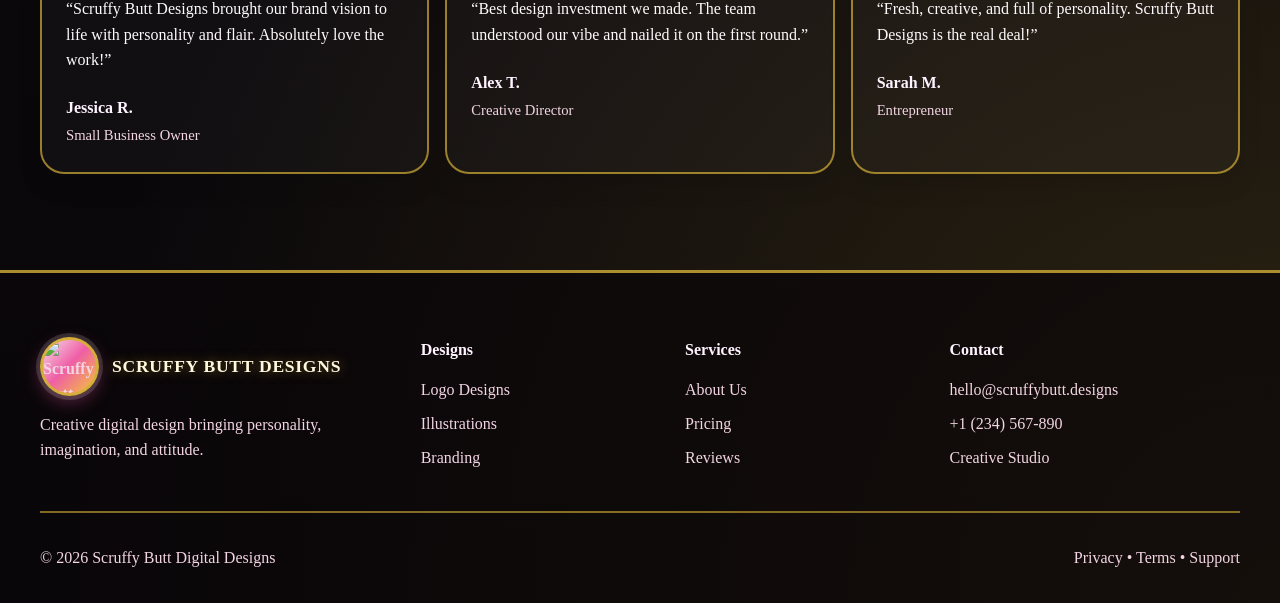
==== commit c7d63341: "Add all 56 digital media titles and their external links to the homepage catalog section." ====
--- a/index.html
+++ b/index.html
@@ -137,101 +137,416 @@
           </div>
 
           <div class="product-grid">
-            <article class="product-card" data-category="templates" onclick="window.location.href='product-1.html'">
-              <div class="product-thumb thumb-one"></div>
+            <article class="product-card" data-category="templates">
+              <a href="product-1.html" class="product-thumb-link" aria-label="View Logo Design Pack product details">
+                <div class="product-thumb thumb-one"></div>
+              </a>
               <div class="product-body">
                 <div class="meta-row">
                   <span class="tag">Templates</span>
                   <span class="rating">⭐⭐⭐⭐⭐ 4.9</span>
                 </div>
-                <h3>Logo Design Pack</h3>
+                <a href="product-1.html" class="product-title-link" aria-label="Open Logo Design Pack product page">
+                  <h3>Logo Design Pack</h3>
+                </a>
                 <p>Premium logo templates with editable files for personal and commercial use.</p>
                 <div class="product-footer">
                   <strong>$49</strong>
-                  <button class="btn btn-small btn-primary" onclick="event.stopPropagation(); window.location.href='product-1.html'">Buy now</button>
+                  <a href="product-1.html" class="btn btn-small btn-primary">Buy now</a>
                 </div>
               </div>
             </article>
 
-            <article class="product-card" data-category="media" onclick="window.location.href='product-2.html'">
-              <div class="product-thumb thumb-two"></div>
+            <article class="product-card" data-category="media">
+              <a href="product-2.html" class="product-thumb-link" aria-label="View Character Illustration Bundle product details">
+                <div class="product-thumb thumb-two"></div>
+              </a>
               <div class="product-body">
                 <div class="meta-row">
                   <span class="tag">Illustrations</span>
                   <span class="rating">⭐⭐⭐⭐⭐ 4.8</span>
                 </div>
-                <h3>Character Illustration Bundle</h3>
+                <a href="product-2.html" class="product-title-link" aria-label="Open Character Illustration Bundle product page">
+                  <h3>Character Illustration Bundle</h3>
+                </a>
                 <p>Quirky and colorful character illustrations perfect for branding and storytelling.</p>
                 <div class="product-footer">
                   <strong>$36</strong>
-                  <button class="btn btn-small btn-primary" onclick="event.stopPropagation(); window.location.href='product-2.html'">Buy now</button>
+                  <a href="product-2.html" class="btn btn-small btn-primary">Buy now</a>
                 </div>
               </div>
             </article>
 
-            <article class="product-card" data-category="marketing" onclick="window.location.href='product-3.html'">
-              <div class="product-thumb thumb-three"></div>
+            <article class="product-card" data-category="marketing">
+              <a href="product-3.html" class="product-thumb-link" aria-label="View Complete Brand Identity Kit product details">
+                <div class="product-thumb thumb-three"></div>
+              </a>
               <div class="product-body">
                 <div class="meta-row">
                   <span class="tag">Branding</span>
                   <span class="rating">⭐⭐⭐⭐⭐ 5.0</span>
                 </div>
-                <h3>Complete Brand Identity Kit</h3>
+                <a href="product-3.html" class="product-title-link" aria-label="Open Complete Brand Identity Kit product page">
+                  <h3>Complete Brand Identity Kit</h3>
+                </a>
                 <p>Full branding package including logo, colors, fonts, and brand guidelines.</p>
                 <div class="product-footer">
                   <strong>$59</strong>
-                  <button class="btn btn-small btn-primary" onclick="event.stopPropagation(); window.location.href='product-3.html'">Buy now</button>
+                  <a href="product-3.html" class="btn btn-small btn-primary">Buy now</a>
                 </div>
               </div>
             </article>
 
-            <article class="product-card" data-category="sites" onclick="window.location.href='product-4.html'">
-              <div class="product-thumb thumb-four"></div>
+            <article class="product-card" data-category="sites">
+              <a href="product-4.html" class="product-thumb-link" aria-label="View Custom Website Design product details">
+                <div class="product-thumb thumb-four"></div>
+              </a>
               <div class="product-body">
                 <div class="meta-row">
                   <span class="tag">Web Design</span>
                   <span class="rating">⭐⭐⭐⭐⭐ 4.9</span>
                 </div>
-                <h3>Custom Website Design</h3>
+                <a href="product-4.html" class="product-title-link" aria-label="Open Custom Website Design product page">
+                  <h3>Custom Website Design</h3>
+                </a>
                 <p>Eye-catching website designs that convert visitors and showcase personality.</p>
                 <div class="product-footer">
                   <strong>$89</strong>
-                  <button class="btn btn-small btn-primary" onclick="event.stopPropagation(); window.location.href='product-4.html'">Buy now</button>
+                  <a href="product-4.html" class="btn btn-small btn-primary">Buy now</a>
                 </div>
               </div>
             </article>
 
-            <article class="product-card" data-category="templates" onclick="window.location.href='product-1.html'">
-              <div class="product-thumb thumb-five"></div>
+            <article class="product-card" data-category="templates">
+              <a href="product-1.html" class="product-thumb-link" aria-label="View Social Media Templates product details">
+                <div class="product-thumb thumb-five"></div>
+              </a>
               <div class="product-body">
                 <div class="meta-row">
                   <span class="tag">Templates</span>
                   <span class="rating">⭐⭐⭐⭐⭐ 4.7</span>
                 </div>
-                <h3>Social Media Templates</h3>
+                <a href="product-1.html" class="product-title-link" aria-label="Open Social Media Templates product page">
+                  <h3>Social Media Templates</h3>
+                </a>
                 <p>Trendy social media post templates that bring your brand voice to life.</p>
                 <div class="product-footer">
                   <strong>$42</strong>
-                  <button class="btn btn-small btn-primary" onclick="event.stopPropagation(); window.location.href='product-1.html'">Buy now</button>
+                  <a href="product-1.html" class="btn btn-small btn-primary">Buy now</a>
                 </div>
               </div>
             </article>
 
-            <article class="product-card" data-category="marketing" onclick="window.location.href='product-3.html'">
-              <div class="product-thumb thumb-six"></div>
+            <article class="product-card" data-category="marketing">
+              <a href="product-3.html" class="product-thumb-link" aria-label="View Packaging Design Templates product details">
+                <div class="product-thumb thumb-six"></div>
+              </a>
               <div class="product-body">
                 <div class="meta-row">
                   <span class="tag">Branding</span>
                   <span class="rating">⭐⭐⭐⭐⭐ 4.9</span>
                 </div>
-                <h3>Packaging Design Templates</h3>
+                <a href="product-3.html" class="product-title-link" aria-label="Open Packaging Design Templates product page">
+                  <h3>Packaging Design Templates</h3>
+                </a>
                 <p>Creative packaging designs that make your products memorable and shareable.</p>
                 <div class="product-footer">
                   <strong>$27</strong>
-                  <button class="btn btn-small btn-primary" onclick="event.stopPropagation(); window.location.href='product-3.html'">Buy now</button>
+                  <a href="product-3.html" class="btn btn-small btn-primary">Buy now</a>
                 </div>
               </div>
             </article>
+          </div>
+        </div>
+      </section>
+
+      <section id="digital-links" class="digital-links section-spacing">
+        <div class="container">
+          <div class="section-heading narrow">
+            <span class="eyebrow">Digital Media Library</span>
+            <h2>All 56 titles and product links.</h2>
+          </div>
+
+          <div class="resource-grid">
+            <a class="resource-card" href="https://clickcloneprofits.app/s/HDn4PpoR5c" target="_blank" rel="noreferrer">
+              <span class="resource-title">Digital Tools for a Smarter Better Life!</span>
+              <span class="resource-link">Open resource</span>
+            </a>
+
+            <a class="resource-card" href="https://clickcloneprofits.app/s/kwoEPwsnG8" target="_blank" rel="noreferrer">
+              <span class="resource-title">The Capsule Wardrobe Guide</span>
+              <span class="resource-link">Open resource</span>
+            </a>
+
+            <a class="resource-card" href="https://clickcloneprofits.app/s/5WAxPT3qOa" target="_blank" rel="noreferrer">
+              <span class="resource-title">Urban Container Gardening</span>
+              <span class="resource-link">Open resource</span>
+            </a>
+
+            <a class="resource-card" href="https://clickcloneprofits.app/s/9J00LHI2dQ" target="_blank" rel="noreferrer">
+              <span class="resource-title">Minimalist Home Organization</span>
+              <span class="resource-link">Open resource</span>
+            </a>
+
+            <a class="resource-card" href="https://clickcloneprofits.app/s/Xvy5phQWbs" target="_blank" rel="noreferrer">
+              <span class="resource-title">The Gratitude Transformation</span>
+              <span class="resource-link">Open resource</span>
+            </a>
+
+            <a class="resource-card" href="https://clickcloneprofits.app/s/UmrJXc4EqR" target="_blank" rel="noreferrer">
+              <span class="resource-title">Chakra Healing Fundamentals</span>
+              <span class="resource-link">Open resource</span>
+            </a>
+
+            <a class="resource-card" href="https://clickcloneprofits.app/s/P5LQxB1wXQ" target="_blank" rel="noreferrer">
+              <span class="resource-title">Journaling for Self-Discovery</span>
+              <span class="resource-link">Open resource</span>
+            </a>
+
+            <a class="resource-card" href="https://clickcloneprofits.app/s/rmTESC6Uu_" target="_blank" rel="noreferrer">
+              <span class="resource-title">Natural DIY Cleaning Products</span>
+              <span class="resource-link">Open resource</span>
+            </a>
+
+            <a class="resource-card" href="https://clickcloneprofits.app/s/_Q7l00-qz4" target="_blank" rel="noreferrer">
+              <span class="resource-title">Meal Prep Mastery</span>
+              <span class="resource-link">Open resource</span>
+            </a>
+
+            <a class="resource-card" href="https://clickcloneprofits.app/s/K_nZTJ7U9m" target="_blank" rel="noreferrer">
+              <span class="resource-title">Manifestation Methods That Work</span>
+              <span class="resource-link">Open resource</span>
+            </a>
+
+            <a class="resource-card" href="https://clickcloneprofits.app/s/8mfT1hYNG1" target="_blank" rel="noreferrer">
+              <span class="resource-title">Meditation for the Modern Mind</span>
+              <span class="resource-link">Open resource</span>
+            </a>
+
+            <a class="resource-card" href="https://clickcloneprofits.app/s/CI7seHTd1o" target="_blank" rel="noreferrer">
+              <span class="resource-title">Project Management Simplified</span>
+              <span class="resource-link">Open resource</span>
+            </a>
+
+            <a class="resource-card" href="https://clickcloneprofits.app/s/tFvb-5FCg3" target="_blank" rel="noreferrer">
+              <span class="resource-title">AI Tools for Business Automation</span>
+              <span class="resource-link">Open resource</span>
+            </a>
+
+            <a class="resource-card" href="https://clickcloneprofits.app/s/rznMBgtCWd" target="_blank" rel="noreferrer">
+              <span class="resource-title">Solopreneur Launch Blueprint</span>
+              <span class="resource-link">Open resource</span>
+            </a>
+
+            <a class="resource-card" href="https://clickcloneprofits.app/s/XTOYP1fnwF" target="_blank" rel="noreferrer">
+              <span class="resource-title">Time Blocking for Peak Performance</span>
+              <span class="resource-link">Open resource</span>
+            </a>
+
+            <a class="resource-card" href="https://clickcloneprofits.app/s/JiXled8v4m" target="_blank" rel="noreferrer">
+              <span class="resource-title">Remote Work Mastery</span>
+              <span class="resource-link">Open resource</span>
+            </a>
+
+            <a class="resource-card" href="https://clickcloneprofits.app/s/N2B-eCdwrk" target="_blank" rel="noreferrer">
+              <span class="resource-title">Budgeting for Financial Freedom</span>
+              <span class="resource-link">Open resource</span>
+            </a>
+
+            <a class="resource-card" href="https://clickcloneprofits.app/s/fNbpSIb8X_" target="_blank" rel="noreferrer">
+              <span class="resource-title">Crypto Fundamentals</span>
+              <span class="resource-link">Open resource</span>
+            </a>
+
+            <a class="resource-card" href="https://clickcloneprofits.app/s/I4xPwm7QqQ" target="_blank" rel="noreferrer">
+              <span class="resource-title">The Side Hustle Blueprint</span>
+              <span class="resource-link">Open resource</span>
+            </a>
+
+            <a class="resource-card" href="https://clickcloneprofits.app/s/oC8qMIFh_I" target="_blank" rel="noreferrer">
+              <span class="resource-title">Investing Your First $10K</span>
+              <span class="resource-link">Open resource</span>
+            </a>
+
+            <a class="resource-card" href="https://clickcloneprofits.app/s/NW4x1m6zeo" target="_blank" rel="noreferrer">
+              <span class="resource-title">Debt Freedom in 12 Months</span>
+              <span class="resource-link">Open resource</span>
+            </a>
+
+            <a class="resource-card" href="https://clickcloneprofits.app/s/R06sbWRr5E" target="_blank" rel="noreferrer">
+              <span class="resource-title">Content Marketing Playbook</span>
+              <span class="resource-link">Open resource</span>
+            </a>
+
+            <a class="resource-card" href="https://clickcloneprofits.app/s/bhWrnAjepj" target="_blank" rel="noreferrer">
+              <span class="resource-title">Facebook Ads on a Budget</span>
+              <span class="resource-link">Open resource</span>
+            </a>
+
+            <a class="resource-card" href="https://clickcloneprofits.app/s/w9Mq7rPQgf" target="_blank" rel="noreferrer">
+              <span class="resource-title">SEO Simplified</span>
+              <span class="resource-link">Open resource</span>
+            </a>
+
+            <a class="resource-card" href="https://clickcloneprofits.app/s/ldRN1Qx-GE" target="_blank" rel="noreferrer">
+              <span class="resource-title">Email Marketing That Converts</span>
+              <span class="resource-link">Open resource</span>
+            </a>
+
+            <a class="resource-card" href="https://clickcloneprofits.app/s/_m4QeJD7wy" target="_blank" rel="noreferrer">
+              <span class="resource-title">Instagram Growth Blueprint</span>
+              <span class="resource-link">Open resource</span>
+            </a>
+
+            <a class="resource-card" href="https://clickcloneprofits.app/s/bW07y2pEN6" target="_blank" rel="noreferrer">
+              <span class="resource-title">Yoga for Chronic Pain Relief</span>
+              <span class="resource-link">Open resource</span>
+            </a>
+
+            <a class="resource-card" href="https://clickcloneprofits.app/s/Gx5ypS3xyH" target="_blank" rel="noreferrer">
+              <span class="resource-title">Couch to 5K Running Guide</span>
+              <span class="resource-link">Open resource</span>
+            </a>
+
+            <a class="resource-card" href="https://clickcloneprofits.app/s/uG3w89DJty" target="_blank" rel="noreferrer">
+              <span class="resource-title">Intermittent Fasting Decoded</span>
+              <span class="resource-link">Open resource</span>
+            </a>
+
+            <a class="resource-card" href="https://clickcloneprofits.app/s/LwngraQ6mx" target="_blank" rel="noreferrer">
+              <span class="resource-title">Home Workout Revolution</span>
+              <span class="resource-link">Open resource</span>
+            </a>
+
+            <a class="resource-card" href="https://clickcloneprofits.app/s/OwwPDOntWf" target="_blank" rel="noreferrer">
+              <span class="resource-title">Keto Lifestyle Jumpstart</span>
+              <span class="resource-link">Open resource</span>
+            </a>
+
+            <a class="resource-card" href="https://clickcloneprofits.app/s/AbNRLYl6t7" target="_blank" rel="noreferrer">
+              <span class="resource-title">The Introvert's Social Playbook</span>
+              <span class="resource-link">Open resource</span>
+            </a>
+
+            <a class="resource-card" href="https://clickcloneprofits.app/s/v8xn8K-JgO" target="_blank" rel="noreferrer">
+              <span class="resource-title">Rebuilding Trust After Betrayal</span>
+              <span class="resource-link">Open resource</span>
+            </a>
+
+            <a class="resource-card" href="https://clickcloneprofits.app/s/EsGxE3tGO9" target="_blank" rel="noreferrer">
+              <span class="resource-title">Boundaries That Heal</span>
+              <span class="resource-link">Open resource</span>
+            </a>
+
+            <a class="resource-card" href="https://clickcloneprofits.app/s/VkCCFjUN_Q" target="_blank" rel="noreferrer">
+              <span class="resource-title">Dating Confidence After 40</span>
+              <span class="resource-link">Open resource</span>
+            </a>
+
+            <a class="resource-card" href="https://clickcloneprofits.app/s/Kzv1Rbebhb" target="_blank" rel="noreferrer">
+              <span class="resource-title">Communication Blueprint for Couples</span>
+              <span class="resource-link">Open resource</span>
+            </a>
+
+            <a class="resource-card" href="https://clickcloneprofits.app/s/9sfCNSnxaB" target="_blank" rel="noreferrer">
+              <span class="resource-title">Digital Detox &amp; Deep Focus</span>
+              <span class="resource-link">Open resource</span>
+            </a>
+
+            <a class="resource-card" href="https://clickcloneprofits.app/s/Q49qnzNfeC" target="_blank" rel="noreferrer">
+              <span class="resource-title">Fearless Public Speaking</span>
+              <span class="resource-link">Open resource</span>
+            </a>
+
+            <a class="resource-card" href="https://clickcloneprofits.app/s/GZ0lUCEW2d" target="_blank" rel="noreferrer">
+              <span class="resource-title">Memory &amp; Learning Accelerator</span>
+              <span class="resource-link">Open resource</span>
+            </a>
+
+            <a class="resource-card" href="https://clickcloneprofits.app/s/mT2Qgmy0nL" target="_blank" rel="noreferrer">
+              <span class="resource-title">The Confidence Blueprint</span>
+              <span class="resource-link">Open resource</span>
+            </a>
+
+            <a class="resource-card" href="https://clickcloneprofits.app/s/VbAsI3ji88" target="_blank" rel="noreferrer">
+              <span class="resource-title">The 5AM Morning Mastery</span>
+              <span class="resource-link">Open resource</span>
+            </a>
+
+            <a class="resource-card" href="https://clickcloneprofits.app/s/4rUt3vdXoZ" target="_blank" rel="noreferrer">
+              <span class="resource-title">Social Media Manager Startup</span>
+              <span class="resource-link">Open resource</span>
+            </a>
+
+            <a class="resource-card" href="https://clickcloneprofits.app/s/PfiD0048Z2" target="_blank" rel="noreferrer">
+              <span class="resource-title">Amazon KDP Passive Income</span>
+              <span class="resource-link">Open resource</span>
+            </a>
+
+            <a class="resource-card" href="https://clickcloneprofits.app/s/RxN4zH2gf9" target="_blank" rel="noreferrer">
+              <span class="resource-title">Faceless YouTube Automation</span>
+              <span class="resource-link">Open resource</span>
+            </a>
+
+            <a class="resource-card" href="https://clickcloneprofits.app/s/aFmCJcAGlb" target="_blank" rel="noreferrer">
+              <span class="resource-title">Freelance Writing Fast Track</span>
+              <span class="resource-link">Open resource</span>
+            </a>
+
+            <a class="resource-card" href="https://clickcloneprofits.app/s/2xZUdT0yVK" target="_blank" rel="noreferrer">
+              <span class="resource-title">Etsy Digital Products Empire</span>
+              <span class="resource-link">Open resource</span>
+            </a>
+
+            <a class="resource-card" href="https://clickcloneprofits.app/s/cFME75Iuvh" target="_blank" rel="noreferrer">
+              <span class="resource-title">The Anti-Inflammatory Lifestyle</span>
+              <span class="resource-link">Open resource</span>
+            </a>
+
+            <a class="resource-card" href="https://clickcloneprofits.app/s/6hMxLzGMGz" target="_blank" rel="noreferrer">
+              <span class="resource-title">Natural Anxiety Relief</span>
+              <span class="resource-link">Open resource</span>
+            </a>
+
+            <a class="resource-card" href="https://clickcloneprofits.app/s/geHobHkq_2" target="_blank" rel="noreferrer">
+              <span class="resource-title">Hormone Balance for Women Over 40</span>
+              <span class="resource-link">Open resource</span>
+            </a>
+
+            <a class="resource-card" href="https://clickcloneprofits.app/s/i4QFQ7JJlT" target="_blank" rel="noreferrer">
+              <span class="resource-title">Sleep Optimization Blueprint</span>
+              <span class="resource-link">Open resource</span>
+            </a>
+
+            <a class="resource-card" href="https://clickcloneprofits.app/s/DDQnAf4hA5" target="_blank" rel="noreferrer">
+              <span class="resource-title">The Gut Health Reset</span>
+              <span class="resource-link">Open resource</span>
+            </a>
+
+            <a class="resource-card" href="https://clickcloneprofits.app/s/yG1GyrHN1g" target="_blank" rel="noreferrer">
+              <span class="resource-title">Mastering AI for Trendy Content Creation</span>
+              <span class="resource-link">Open resource</span>
+            </a>
+
+            <a class="resource-card" href="https://clickcloneprofits.app/s/JAlUnab-SO" target="_blank" rel="noreferrer">
+              <span class="resource-title">The Complete A how to guide to recognize where you spend the money and how to budget Blueprint</span>
+              <span class="resource-link">Open resource</span>
+            </a>
+
+            <a class="resource-card" href="https://clickcloneprofits.app/s/S3yD9rWl7A" target="_blank" rel="noreferrer">
+              <span class="resource-title">The Complete How to save up 100000$ when your in your 30s and want to retire by 65 Blueprint</span>
+              <span class="resource-link">Open resource</span>
+            </a>
+
+            <a class="resource-card" href="https://clickcloneprofits.app/s/Jybxt2C0tp" target="_blank" rel="noreferrer">
+              <span class="resource-title">The Complete The psychology in trading crypto and the tricks to making money Blueprint</span>
+              <span class="resource-link">Open resource</span>
+            </a>
+
+            <a class="resource-card" href="https://clickcloneprofits.app/s/Hkq8IznYDK" target="_blank" rel="noreferrer">
+              <span class="resource-title">Mastering Crypto Trading Psychology for Resilience</span>
+              <span class="resource-link">Open resource</span>
+            </a>
           </div>
         </div>
       </section>
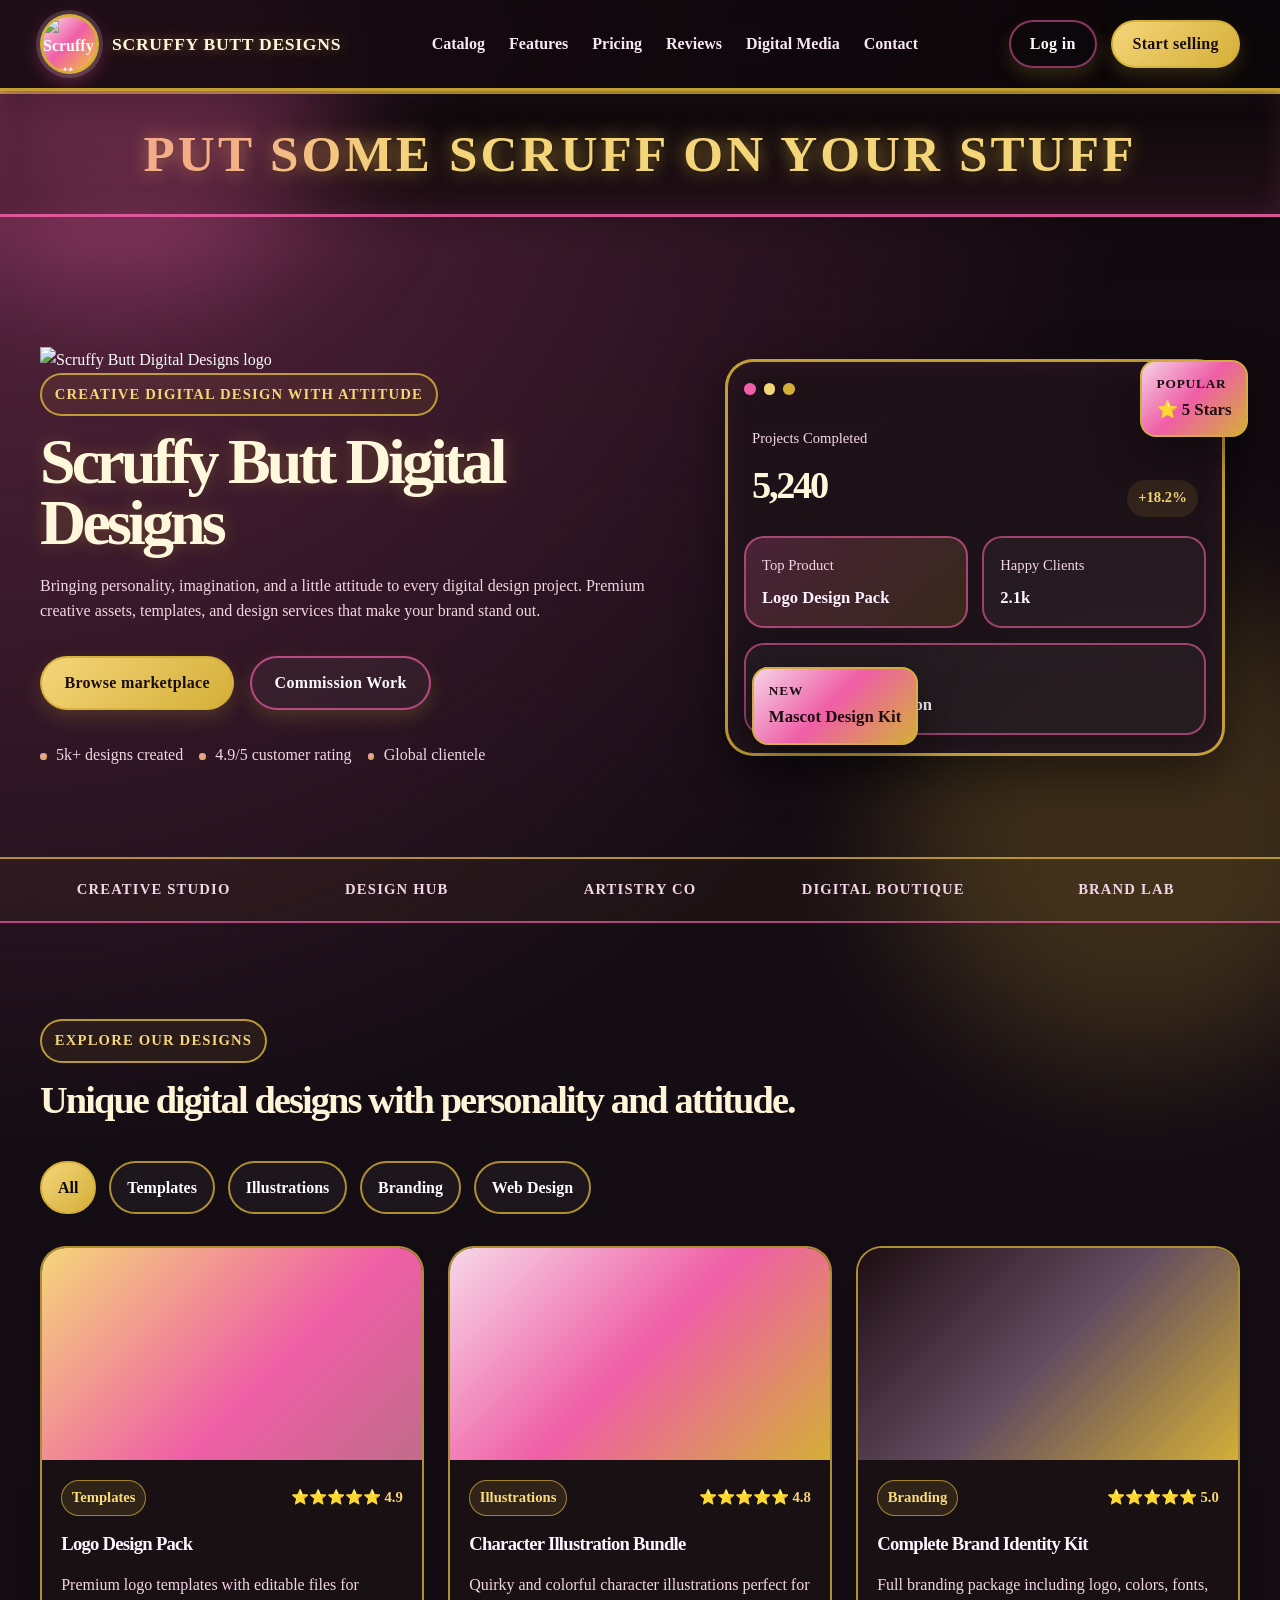
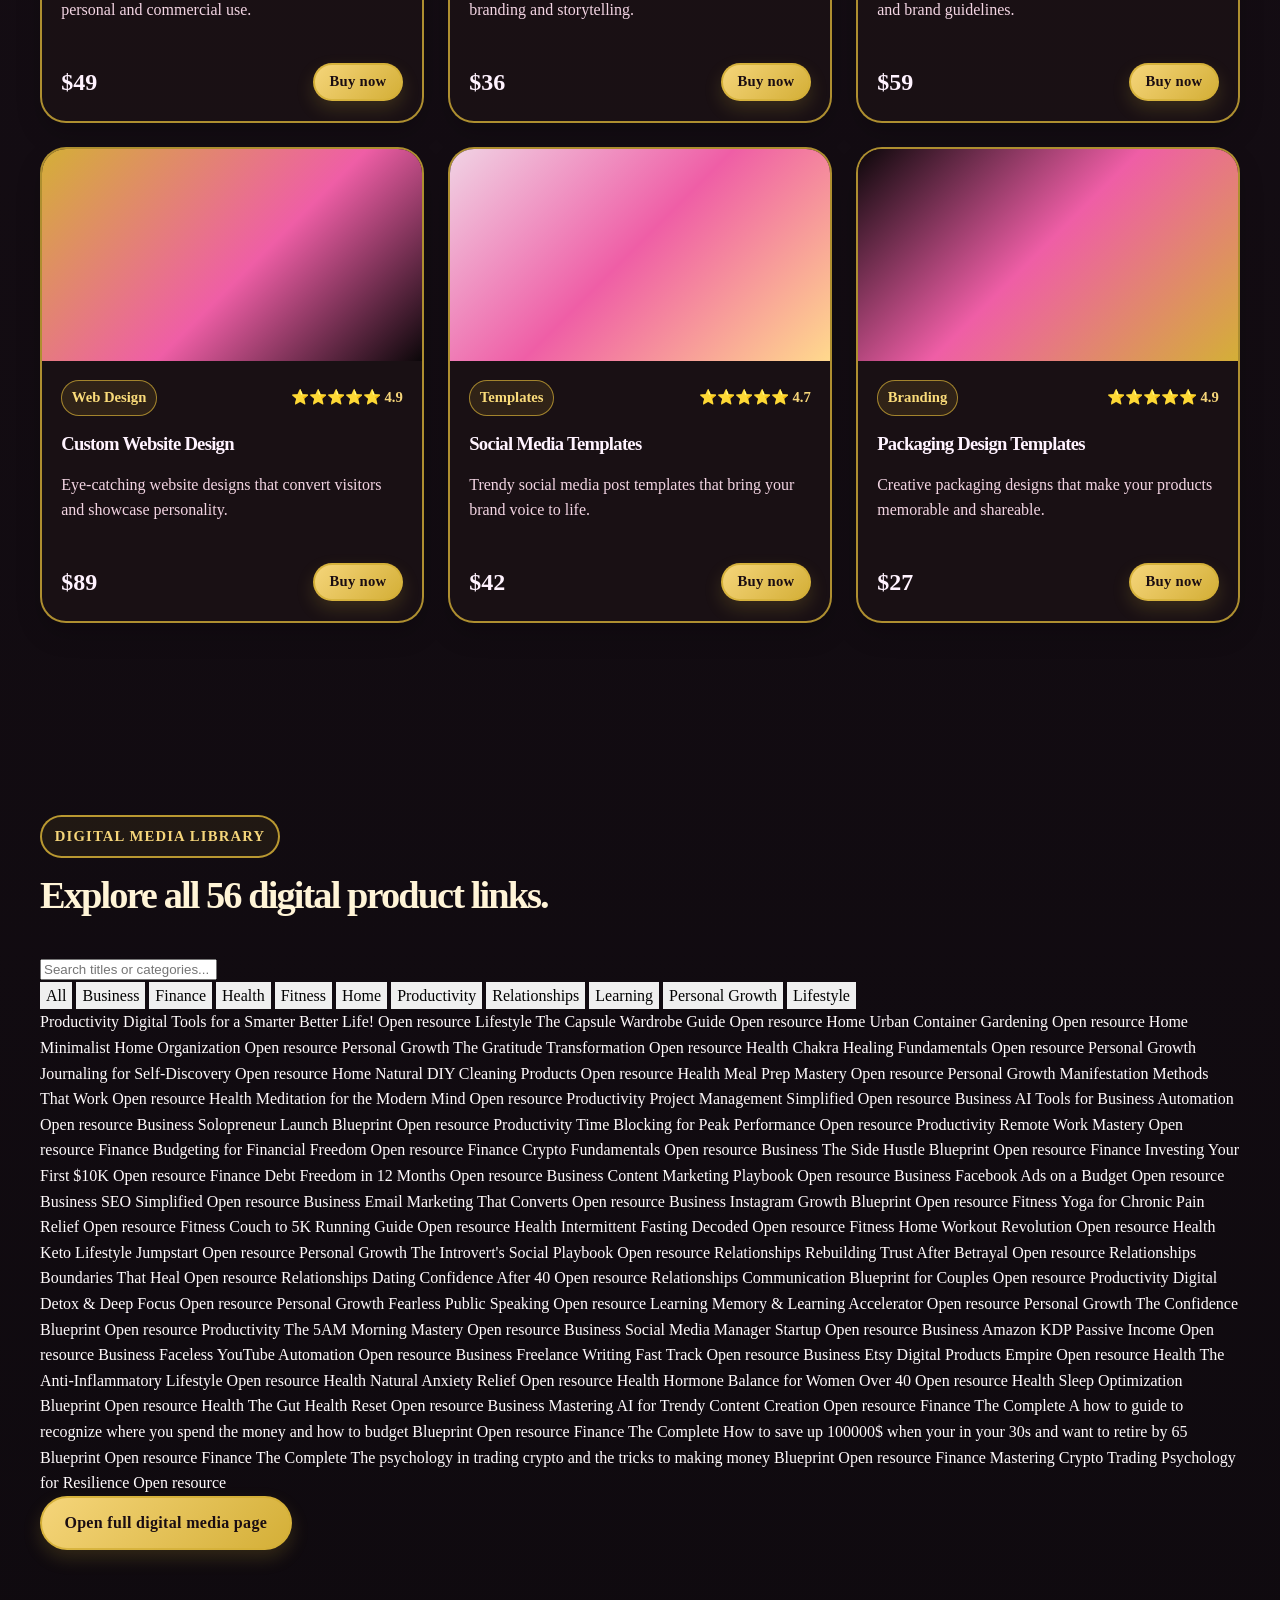
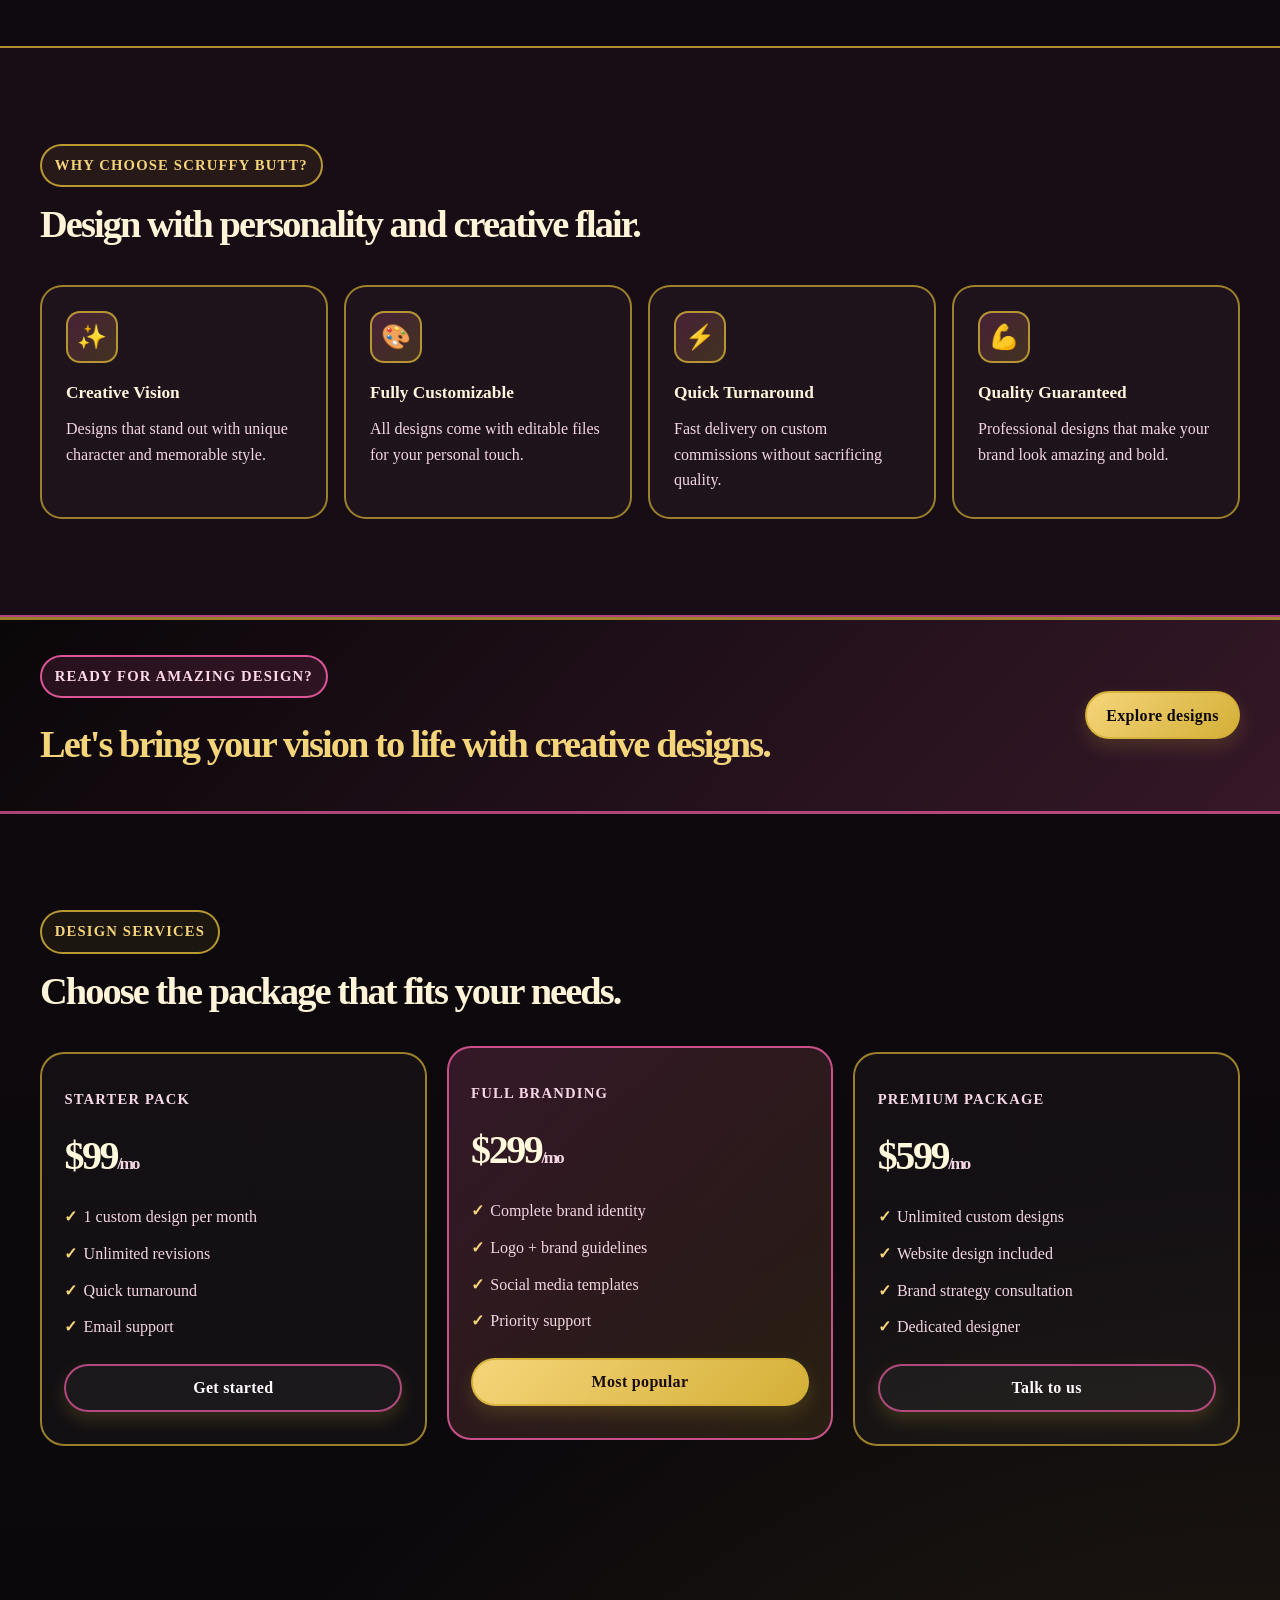
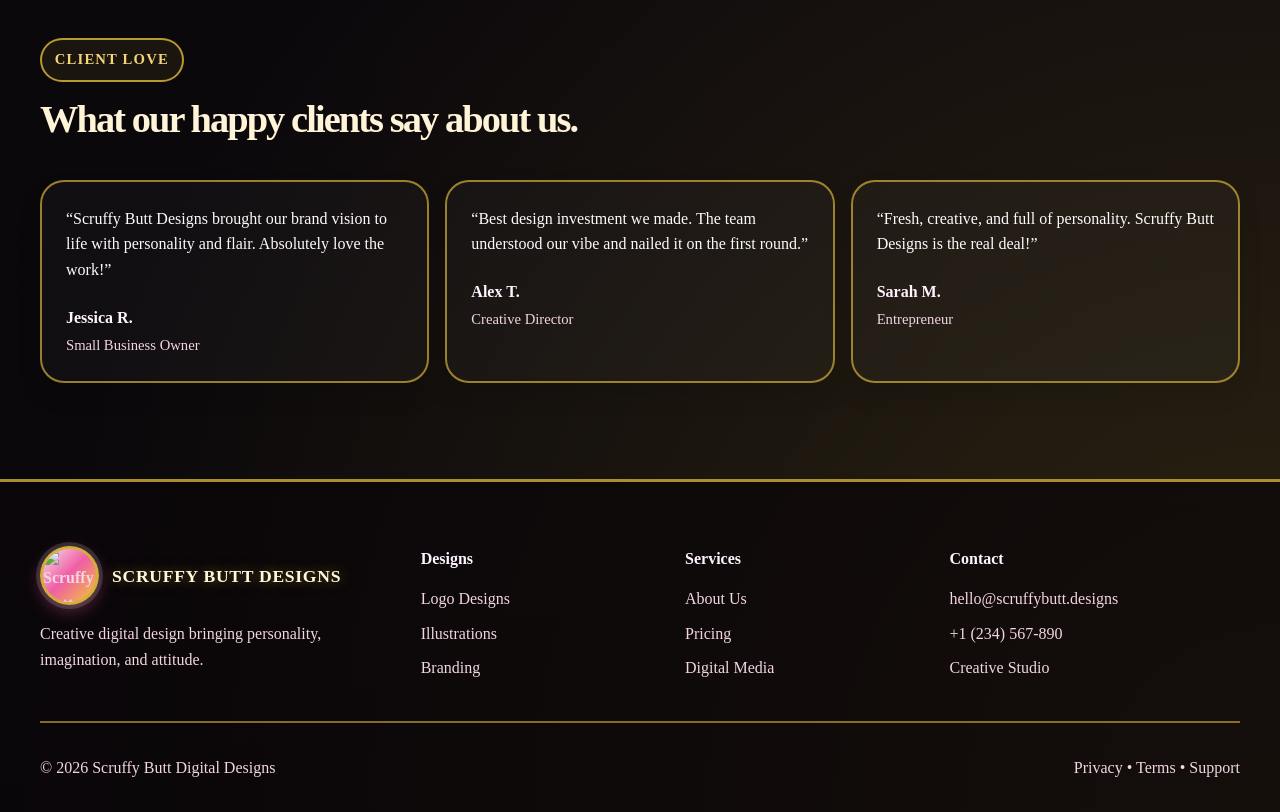
==== commit 9e9119ca: "Add homepage search/filter, categories, and an all-items digital media page while preserving the mar" ====
--- a/index.html
+++ b/index.html
@@ -25,6 +25,7 @@
           <a href="#features">Features</a>
           <a href="#pricing">Pricing</a>
           <a href="#reviews">Reviews</a>
+          <a href="#digital-links">Digital Media</a>
           <a href="#contact">Contact</a>
         </nav>
 
@@ -264,289 +265,368 @@
         <div class="container">
           <div class="section-heading narrow">
             <span class="eyebrow">Digital Media Library</span>
-            <h2>All 56 titles and product links.</h2>
+            <h2>Explore all 56 digital product links.</h2>
+          </div>
+
+          <div class="resource-toolbar">
+            <div class="resource-search-wrap">
+              <input id="resource-search" class="resource-search" type="text" placeholder="Search titles or categories..." aria-label="Search digital media titles" />
+            </div>
+            <div class="resource-filters" aria-label="Resource categories">
+              <button class="filter-chip active" data-category="all">All</button>
+              <button class="filter-chip" data-category="business">Business</button>
+              <button class="filter-chip" data-category="finance">Finance</button>
+              <button class="filter-chip" data-category="health">Health</button>
+              <button class="filter-chip" data-category="fitness">Fitness</button>
+              <button class="filter-chip" data-category="home">Home</button>
+              <button class="filter-chip" data-category="productivity">Productivity</button>
+              <button class="filter-chip" data-category="relationships">Relationships</button>
+              <button class="filter-chip" data-category="learning">Learning</button>
+              <button class="filter-chip" data-category="personal-growth">Personal Growth</button>
+              <button class="filter-chip" data-category="lifestyle">Lifestyle</button>
+            </div>
           </div>
 
           <div class="resource-grid">
-            <a class="resource-card" href="https://clickcloneprofits.app/s/HDn4PpoR5c" target="_blank" rel="noreferrer">
+            <a class="resource-card" href="https://clickcloneprofits.app/s/HDn4PpoR5c" target="_blank" rel="noreferrer" data-category="productivity">
+              <span class="resource-tag">Productivity</span>
               <span class="resource-title">Digital Tools for a Smarter Better Life!</span>
               <span class="resource-link">Open resource</span>
             </a>
 
-            <a class="resource-card" href="https://clickcloneprofits.app/s/kwoEPwsnG8" target="_blank" rel="noreferrer">
+            <a class="resource-card" href="https://clickcloneprofits.app/s/kwoEPwsnG8" target="_blank" rel="noreferrer" data-category="lifestyle">
+              <span class="resource-tag">Lifestyle</span>
               <span class="resource-title">The Capsule Wardrobe Guide</span>
               <span class="resource-link">Open resource</span>
             </a>
 
-            <a class="resource-card" href="https://clickcloneprofits.app/s/5WAxPT3qOa" target="_blank" rel="noreferrer">
+            <a class="resource-card" href="https://clickcloneprofits.app/s/5WAxPT3qOa" target="_blank" rel="noreferrer" data-category="home">
+              <span class="resource-tag">Home</span>
               <span class="resource-title">Urban Container Gardening</span>
               <span class="resource-link">Open resource</span>
             </a>
 
-            <a class="resource-card" href="https://clickcloneprofits.app/s/9J00LHI2dQ" target="_blank" rel="noreferrer">
+            <a class="resource-card" href="https://clickcloneprofits.app/s/9J00LHI2dQ" target="_blank" rel="noreferrer" data-category="home">
+              <span class="resource-tag">Home</span>
               <span class="resource-title">Minimalist Home Organization</span>
               <span class="resource-link">Open resource</span>
             </a>
 
-            <a class="resource-card" href="https://clickcloneprofits.app/s/Xvy5phQWbs" target="_blank" rel="noreferrer">
+            <a class="resource-card" href="https://clickcloneprofits.app/s/Xvy5phQWbs" target="_blank" rel="noreferrer" data-category="personal-growth">
+              <span class="resource-tag">Personal Growth</span>
               <span class="resource-title">The Gratitude Transformation</span>
               <span class="resource-link">Open resource</span>
             </a>
 
-            <a class="resource-card" href="https://clickcloneprofits.app/s/UmrJXc4EqR" target="_blank" rel="noreferrer">
+            <a class="resource-card" href="https://clickcloneprofits.app/s/UmrJXc4EqR" target="_blank" rel="noreferrer" data-category="health">
+              <span class="resource-tag">Health</span>
               <span class="resource-title">Chakra Healing Fundamentals</span>
               <span class="resource-link">Open resource</span>
             </a>
 
-            <a class="resource-card" href="https://clickcloneprofits.app/s/P5LQxB1wXQ" target="_blank" rel="noreferrer">
+            <a class="resource-card" href="https://clickcloneprofits.app/s/P5LQxB1wXQ" target="_blank" rel="noreferrer" data-category="personal-growth">
+              <span class="resource-tag">Personal Growth</span>
               <span class="resource-title">Journaling for Self-Discovery</span>
               <span class="resource-link">Open resource</span>
             </a>
 
-            <a class="resource-card" href="https://clickcloneprofits.app/s/rmTESC6Uu_" target="_blank" rel="noreferrer">
+            <a class="resource-card" href="https://clickcloneprofits.app/s/rmTESC6Uu_" target="_blank" rel="noreferrer" data-category="home">
+              <span class="resource-tag">Home</span>
               <span class="resource-title">Natural DIY Cleaning Products</span>
               <span class="resource-link">Open resource</span>
             </a>
 
-            <a class="resource-card" href="https://clickcloneprofits.app/s/_Q7l00-qz4" target="_blank" rel="noreferrer">
+            <a class="resource-card" href="https://clickcloneprofits.app/s/_Q7l00-qz4" target="_blank" rel="noreferrer" data-category="health">
+              <span class="resource-tag">Health</span>
               <span class="resource-title">Meal Prep Mastery</span>
               <span class="resource-link">Open resource</span>
             </a>
 
-            <a class="resource-card" href="https://clickcloneprofits.app/s/K_nZTJ7U9m" target="_blank" rel="noreferrer">
+            <a class="resource-card" href="https://clickcloneprofits.app/s/K_nZTJ7U9m" target="_blank" rel="noreferrer" data-category="personal-growth">
+              <span class="resource-tag">Personal Growth</span>
               <span class="resource-title">Manifestation Methods That Work</span>
               <span class="resource-link">Open resource</span>
             </a>
 
-            <a class="resource-card" href="https://clickcloneprofits.app/s/8mfT1hYNG1" target="_blank" rel="noreferrer">
+            <a class="resource-card" href="https://clickcloneprofits.app/s/8mfT1hYNG1" target="_blank" rel="noreferrer" data-category="health">
+              <span class="resource-tag">Health</span>
               <span class="resource-title">Meditation for the Modern Mind</span>
               <span class="resource-link">Open resource</span>
             </a>
 
-            <a class="resource-card" href="https://clickcloneprofits.app/s/CI7seHTd1o" target="_blank" rel="noreferrer">
+            <a class="resource-card" href="https://clickcloneprofits.app/s/CI7seHTd1o" target="_blank" rel="noreferrer" data-category="productivity">
+              <span class="resource-tag">Productivity</span>
               <span class="resource-title">Project Management Simplified</span>
               <span class="resource-link">Open resource</span>
             </a>
 
-            <a class="resource-card" href="https://clickcloneprofits.app/s/tFvb-5FCg3" target="_blank" rel="noreferrer">
+            <a class="resource-card" href="https://clickcloneprofits.app/s/tFvb-5FCg3" target="_blank" rel="noreferrer" data-category="business">
+              <span class="resource-tag">Business</span>
               <span class="resource-title">AI Tools for Business Automation</span>
               <span class="resource-link">Open resource</span>
             </a>
 
-            <a class="resource-card" href="https://clickcloneprofits.app/s/rznMBgtCWd" target="_blank" rel="noreferrer">
+            <a class="resource-card" href="https://clickcloneprofits.app/s/rznMBgtCWd" target="_blank" rel="noreferrer" data-category="business">
+              <span class="resource-tag">Business</span>
               <span class="resource-title">Solopreneur Launch Blueprint</span>
               <span class="resource-link">Open resource</span>
             </a>
 
-            <a class="resource-card" href="https://clickcloneprofits.app/s/XTOYP1fnwF" target="_blank" rel="noreferrer">
+            <a class="resource-card" href="https://clickcloneprofits.app/s/XTOYP1fnwF" target="_blank" rel="noreferrer" data-category="productivity">
+              <span class="resource-tag">Productivity</span>
               <span class="resource-title">Time Blocking for Peak Performance</span>
               <span class="resource-link">Open resource</span>
             </a>
 
-            <a class="resource-card" href="https://clickcloneprofits.app/s/JiXled8v4m" target="_blank" rel="noreferrer">
+            <a class="resource-card" href="https://clickcloneprofits.app/s/JiXled8v4m" target="_blank" rel="noreferrer" data-category="productivity">
+              <span class="resource-tag">Productivity</span>
               <span class="resource-title">Remote Work Mastery</span>
               <span class="resource-link">Open resource</span>
             </a>
 
-            <a class="resource-card" href="https://clickcloneprofits.app/s/N2B-eCdwrk" target="_blank" rel="noreferrer">
+            <a class="resource-card" href="https://clickcloneprofits.app/s/N2B-eCdwrk" target="_blank" rel="noreferrer" data-category="finance">
+              <span class="resource-tag">Finance</span>
               <span class="resource-title">Budgeting for Financial Freedom</span>
               <span class="resource-link">Open resource</span>
             </a>
 
-            <a class="resource-card" href="https://clickcloneprofits.app/s/fNbpSIb8X_" target="_blank" rel="noreferrer">
+            <a class="resource-card" href="https://clickcloneprofits.app/s/fNbpSIb8X_" target="_blank" rel="noreferrer" data-category="finance">
+              <span class="resource-tag">Finance</span>
               <span class="resource-title">Crypto Fundamentals</span>
               <span class="resource-link">Open resource</span>
             </a>
 
-            <a class="resource-card" href="https://clickcloneprofits.app/s/I4xPwm7QqQ" target="_blank" rel="noreferrer">
+            <a class="resource-card" href="https://clickcloneprofits.app/s/I4xPwm7QqQ" target="_blank" rel="noreferrer" data-category="business">
+              <span class="resource-tag">Business</span>
               <span class="resource-title">The Side Hustle Blueprint</span>
               <span class="resource-link">Open resource</span>
             </a>
 
-            <a class="resource-card" href="https://clickcloneprofits.app/s/oC8qMIFh_I" target="_blank" rel="noreferrer">
+            <a class="resource-card" href="https://clickcloneprofits.app/s/oC8qMIFh_I" target="_blank" rel="noreferrer" data-category="finance">
+              <span class="resource-tag">Finance</span>
               <span class="resource-title">Investing Your First $10K</span>
               <span class="resource-link">Open resource</span>
             </a>
 
-            <a class="resource-card" href="https://clickcloneprofits.app/s/NW4x1m6zeo" target="_blank" rel="noreferrer">
+            <a class="resource-card" href="https://clickcloneprofits.app/s/NW4x1m6zeo" target="_blank" rel="noreferrer" data-category="finance">
+              <span class="resource-tag">Finance</span>
               <span class="resource-title">Debt Freedom in 12 Months</span>
               <span class="resource-link">Open resource</span>
             </a>
 
-            <a class="resource-card" href="https://clickcloneprofits.app/s/R06sbWRr5E" target="_blank" rel="noreferrer">
+            <a class="resource-card" href="https://clickcloneprofits.app/s/R06sbWRr5E" target="_blank" rel="noreferrer" data-category="business">
+              <span class="resource-tag">Business</span>
               <span class="resource-title">Content Marketing Playbook</span>
               <span class="resource-link">Open resource</span>
             </a>
 
-            <a class="resource-card" href="https://clickcloneprofits.app/s/bhWrnAjepj" target="_blank" rel="noreferrer">
+            <a class="resource-card" href="https://clickcloneprofits.app/s/bhWrnAjepj" target="_blank" rel="noreferrer" data-category="business">
+              <span class="resource-tag">Business</span>
               <span class="resource-title">Facebook Ads on a Budget</span>
               <span class="resource-link">Open resource</span>
             </a>
 
-            <a class="resource-card" href="https://clickcloneprofits.app/s/w9Mq7rPQgf" target="_blank" rel="noreferrer">
+            <a class="resource-card" href="https://clickcloneprofits.app/s/w9Mq7rPQgf" target="_blank" rel="noreferrer" data-category="business">
+              <span class="resource-tag">Business</span>
               <span class="resource-title">SEO Simplified</span>
               <span class="resource-link">Open resource</span>
             </a>
 
-            <a class="resource-card" href="https://clickcloneprofits.app/s/ldRN1Qx-GE" target="_blank" rel="noreferrer">
+            <a class="resource-card" href="https://clickcloneprofits.app/s/ldRN1Qx-GE" target="_blank" rel="noreferrer" data-category="business">
+              <span class="resource-tag">Business</span>
               <span class="resource-title">Email Marketing That Converts</span>
               <span class="resource-link">Open resource</span>
             </a>
 
-            <a class="resource-card" href="https://clickcloneprofits.app/s/_m4QeJD7wy" target="_blank" rel="noreferrer">
+            <a class="resource-card" href="https://clickcloneprofits.app/s/_m4QeJD7wy" target="_blank" rel="noreferrer" data-category="business">
+              <span class="resource-tag">Business</span>
               <span class="resource-title">Instagram Growth Blueprint</span>
               <span class="resource-link">Open resource</span>
             </a>
 
-            <a class="resource-card" href="https://clickcloneprofits.app/s/bW07y2pEN6" target="_blank" rel="noreferrer">
+            <a class="resource-card" href="https://clickcloneprofits.app/s/bW07y2pEN6" target="_blank" rel="noreferrer" data-category="fitness">
+              <span class="resource-tag">Fitness</span>
               <span class="resource-title">Yoga for Chronic Pain Relief</span>
               <span class="resource-link">Open resource</span>
             </a>
 
-            <a class="resource-card" href="https://clickcloneprofits.app/s/Gx5ypS3xyH" target="_blank" rel="noreferrer">
+            <a class="resource-card" href="https://clickcloneprofits.app/s/Gx5ypS3xyH" target="_blank" rel="noreferrer" data-category="fitness">
+              <span class="resource-tag">Fitness</span>
               <span class="resource-title">Couch to 5K Running Guide</span>
               <span class="resource-link">Open resource</span>
             </a>
 
-            <a class="resource-card" href="https://clickcloneprofits.app/s/uG3w89DJty" target="_blank" rel="noreferrer">
+            <a class="resource-card" href="https://clickcloneprofits.app/s/uG3w89DJty" target="_blank" rel="noreferrer" data-category="health">
+              <span class="resource-tag">Health</span>
               <span class="resource-title">Intermittent Fasting Decoded</span>
               <span class="resource-link">Open resource</span>
             </a>
 
-            <a class="resource-card" href="https://clickcloneprofits.app/s/LwngraQ6mx" target="_blank" rel="noreferrer">
+            <a class="resource-card" href="https://clickcloneprofits.app/s/LwngraQ6mx" target="_blank" rel="noreferrer" data-category="fitness">
+              <span class="resource-tag">Fitness</span>
               <span class="resource-title">Home Workout Revolution</span>
               <span class="resource-link">Open resource</span>
             </a>
 
-            <a class="resource-card" href="https://clickcloneprofits.app/s/OwwPDOntWf" target="_blank" rel="noreferrer">
+            <a class="resource-card" href="https://clickcloneprofits.app/s/OwwPDOntWf" target="_blank" rel="noreferrer" data-category="health">
+              <span class="resource-tag">Health</span>
               <span class="resource-title">Keto Lifestyle Jumpstart</span>
               <span class="resource-link">Open resource</span>
             </a>
 
-            <a class="resource-card" href="https://clickcloneprofits.app/s/AbNRLYl6t7" target="_blank" rel="noreferrer">
+            <a class="resource-card" href="https://clickcloneprofits.app/s/AbNRLYl6t7" target="_blank" rel="noreferrer" data-category="personal-growth">
+              <span class="resource-tag">Personal Growth</span>
               <span class="resource-title">The Introvert's Social Playbook</span>
               <span class="resource-link">Open resource</span>
             </a>
 
-            <a class="resource-card" href="https://clickcloneprofits.app/s/v8xn8K-JgO" target="_blank" rel="noreferrer">
+            <a class="resource-card" href="https://clickcloneprofits.app/s/v8xn8K-JgO" target="_blank" rel="noreferrer" data-category="relationships">
+              <span class="resource-tag">Relationships</span>
               <span class="resource-title">Rebuilding Trust After Betrayal</span>
               <span class="resource-link">Open resource</span>
             </a>
 
-            <a class="resource-card" href="https://clickcloneprofits.app/s/EsGxE3tGO9" target="_blank" rel="noreferrer">
+            <a class="resource-card" href="https://clickcloneprofits.app/s/EsGxE3tGO9" target="_blank" rel="noreferrer" data-category="relationships">
+              <span class="resource-tag">Relationships</span>
               <span class="resource-title">Boundaries That Heal</span>
               <span class="resource-link">Open resource</span>
             </a>
 
-            <a class="resource-card" href="https://clickcloneprofits.app/s/VkCCFjUN_Q" target="_blank" rel="noreferrer">
+            <a class="resource-card" href="https://clickcloneprofits.app/s/VkCCFjUN_Q" target="_blank" rel="noreferrer" data-category="relationships">
+              <span class="resource-tag">Relationships</span>
               <span class="resource-title">Dating Confidence After 40</span>
               <span class="resource-link">Open resource</span>
             </a>
 
-            <a class="resource-card" href="https://clickcloneprofits.app/s/Kzv1Rbebhb" target="_blank" rel="noreferrer">
+            <a class="resource-card" href="https://clickcloneprofits.app/s/Kzv1Rbebhb" target="_blank" rel="noreferrer" data-category="relationships">
+              <span class="resource-tag">Relationships</span>
               <span class="resource-title">Communication Blueprint for Couples</span>
               <span class="resource-link">Open resource</span>
             </a>
 
-            <a class="resource-card" href="https://clickcloneprofits.app/s/9sfCNSnxaB" target="_blank" rel="noreferrer">
+            <a class="resource-card" href="https://clickcloneprofits.app/s/9sfCNSnxaB" target="_blank" rel="noreferrer" data-category="productivity">
+              <span class="resource-tag">Productivity</span>
               <span class="resource-title">Digital Detox &amp; Deep Focus</span>
               <span class="resource-link">Open resource</span>
             </a>
 
-            <a class="resource-card" href="https://clickcloneprofits.app/s/Q49qnzNfeC" target="_blank" rel="noreferrer">
+            <a class="resource-card" href="https://clickcloneprofits.app/s/Q49qnzNfeC" target="_blank" rel="noreferrer" data-category="personal-growth">
+              <span class="resource-tag">Personal Growth</span>
               <span class="resource-title">Fearless Public Speaking</span>
               <span class="resource-link">Open resource</span>
             </a>
 
-            <a class="resource-card" href="https://clickcloneprofits.app/s/GZ0lUCEW2d" target="_blank" rel="noreferrer">
+            <a class="resource-card" href="https://clickcloneprofits.app/s/GZ0lUCEW2d" target="_blank" rel="noreferrer" data-category="learning">
+              <span class="resource-tag">Learning</span>
               <span class="resource-title">Memory &amp; Learning Accelerator</span>
               <span class="resource-link">Open resource</span>
             </a>
 
-            <a class="resource-card" href="https://clickcloneprofits.app/s/mT2Qgmy0nL" target="_blank" rel="noreferrer">
+            <a class="resource-card" href="https://clickcloneprofits.app/s/mT2Qgmy0nL" target="_blank" rel="noreferrer" data-category="personal-growth">
+              <span class="resource-tag">Personal Growth</span>
               <span class="resource-title">The Confidence Blueprint</span>
               <span class="resource-link">Open resource</span>
             </a>
 
-            <a class="resource-card" href="https://clickcloneprofits.app/s/VbAsI3ji88" target="_blank" rel="noreferrer">
+            <a class="resource-card" href="https://clickcloneprofits.app/s/VbAsI3ji88" target="_blank" rel="noreferrer" data-category="productivity">
+              <span class="resource-tag">Productivity</span>
               <span class="resource-title">The 5AM Morning Mastery</span>
               <span class="resource-link">Open resource</span>
             </a>
 
-            <a class="resource-card" href="https://clickcloneprofits.app/s/4rUt3vdXoZ" target="_blank" rel="noreferrer">
+            <a class="resource-card" href="https://clickcloneprofits.app/s/4rUt3vdXoZ" target="_blank" rel="noreferrer" data-category="business">
+              <span class="resource-tag">Business</span>
               <span class="resource-title">Social Media Manager Startup</span>
               <span class="resource-link">Open resource</span>
             </a>
 
-            <a class="resource-card" href="https://clickcloneprofits.app/s/PfiD0048Z2" target="_blank" rel="noreferrer">
+            <a class="resource-card" href="https://clickcloneprofits.app/s/PfiD0048Z2" target="_blank" rel="noreferrer" data-category="business">
+              <span class="resource-tag">Business</span>
               <span class="resource-title">Amazon KDP Passive Income</span>
               <span class="resource-link">Open resource</span>
             </a>
 
-            <a class="resource-card" href="https://clickcloneprofits.app/s/RxN4zH2gf9" target="_blank" rel="noreferrer">
+            <a class="resource-card" href="https://clickcloneprofits.app/s/RxN4zH2gf9" target="_blank" rel="noreferrer" data-category="business">
+              <span class="resource-tag">Business</span>
               <span class="resource-title">Faceless YouTube Automation</span>
               <span class="resource-link">Open resource</span>
             </a>
 
-            <a class="resource-card" href="https://clickcloneprofits.app/s/aFmCJcAGlb" target="_blank" rel="noreferrer">
+            <a class="resource-card" href="https://clickcloneprofits.app/s/aFmCJcAGlb" target="_blank" rel="noreferrer" data-category="business">
+              <span class="resource-tag">Business</span>
               <span class="resource-title">Freelance Writing Fast Track</span>
               <span class="resource-link">Open resource</span>
             </a>
 
-            <a class="resource-card" href="https://clickcloneprofits.app/s/2xZUdT0yVK" target="_blank" rel="noreferrer">
+            <a class="resource-card" href="https://clickcloneprofits.app/s/2xZUdT0yVK" target="_blank" rel="noreferrer" data-category="business">
+              <span class="resource-tag">Business</span>
               <span class="resource-title">Etsy Digital Products Empire</span>
               <span class="resource-link">Open resource</span>
             </a>
 
-            <a class="resource-card" href="https://clickcloneprofits.app/s/cFME75Iuvh" target="_blank" rel="noreferrer">
+            <a class="resource-card" href="https://clickcloneprofits.app/s/cFME75Iuvh" target="_blank" rel="noreferrer" data-category="health">
+              <span class="resource-tag">Health</span>
               <span class="resource-title">The Anti-Inflammatory Lifestyle</span>
               <span class="resource-link">Open resource</span>
             </a>
 
-            <a class="resource-card" href="https://clickcloneprofits.app/s/6hMxLzGMGz" target="_blank" rel="noreferrer">
+            <a class="resource-card" href="https://clickcloneprofits.app/s/6hMxLzGMGz" target="_blank" rel="noreferrer" data-category="health">
+              <span class="resource-tag">Health</span>
               <span class="resource-title">Natural Anxiety Relief</span>
               <span class="resource-link">Open resource</span>
             </a>
 
-            <a class="resource-card" href="https://clickcloneprofits.app/s/geHobHkq_2" target="_blank" rel="noreferrer">
+            <a class="resource-card" href="https://clickcloneprofits.app/s/geHobHkq_2" target="_blank" rel="noreferrer" data-category="health">
+              <span class="resource-tag">Health</span>
               <span class="resource-title">Hormone Balance for Women Over 40</span>
               <span class="resource-link">Open resource</span>
             </a>
 
-            <a class="resource-card" href="https://clickcloneprofits.app/s/i4QFQ7JJlT" target="_blank" rel="noreferrer">
+            <a class="resource-card" href="https://clickcloneprofits.app/s/i4QFQ7JJlT" target="_blank" rel="noreferrer" data-category="health">
+              <span class="resource-tag">Health</span>
               <span class="resource-title">Sleep Optimization Blueprint</span>
               <span class="resource-link">Open resource</span>
             </a>
 
-            <a class="resource-card" href="https://clickcloneprofits.app/s/DDQnAf4hA5" target="_blank" rel="noreferrer">
+            <a class="resource-card" href="https://clickcloneprofits.app/s/DDQnAf4hA5" target="_blank" rel="noreferrer" data-category="health">
+              <span class="resource-tag">Health</span>
               <span class="resource-title">The Gut Health Reset</span>
               <span class="resource-link">Open resource</span>
             </a>
 
-            <a class="resource-card" href="https://clickcloneprofits.app/s/yG1GyrHN1g" target="_blank" rel="noreferrer">
+            <a class="resource-card" href="https://clickcloneprofits.app/s/yG1GyrHN1g" target="_blank" rel="noreferrer" data-category="business">
+              <span class="resource-tag">Business</span>
               <span class="resource-title">Mastering AI for Trendy Content Creation</span>
               <span class="resource-link">Open resource</span>
             </a>
 
-            <a class="resource-card" href="https://clickcloneprofits.app/s/JAlUnab-SO" target="_blank" rel="noreferrer">
+            <a class="resource-card" href="https://clickcloneprofits.app/s/JAlUnab-SO" target="_blank" rel="noreferrer" data-category="finance">
+              <span class="resource-tag">Finance</span>
               <span class="resource-title">The Complete A how to guide to recognize where you spend the money and how to budget Blueprint</span>
               <span class="resource-link">Open resource</span>
             </a>
 
-            <a class="resource-card" href="https://clickcloneprofits.app/s/S3yD9rWl7A" target="_blank" rel="noreferrer">
+            <a class="resource-card" href="https://clickcloneprofits.app/s/S3yD9rWl7A" target="_blank" rel="noreferrer" data-category="finance">
+              <span class="resource-tag">Finance</span>
               <span class="resource-title">The Complete How to save up 100000$ when your in your 30s and want to retire by 65 Blueprint</span>
               <span class="resource-link">Open resource</span>
             </a>
 
-            <a class="resource-card" href="https://clickcloneprofits.app/s/Jybxt2C0tp" target="_blank" rel="noreferrer">
+            <a class="resource-card" href="https://clickcloneprofits.app/s/Jybxt2C0tp" target="_blank" rel="noreferrer" data-category="finance">
+              <span class="resource-tag">Finance</span>
               <span class="resource-title">The Complete The psychology in trading crypto and the tricks to making money Blueprint</span>
               <span class="resource-link">Open resource</span>
             </a>
 
-            <a class="resource-card" href="https://clickcloneprofits.app/s/Hkq8IznYDK" target="_blank" rel="noreferrer">
+            <a class="resource-card" href="https://clickcloneprofits.app/s/Hkq8IznYDK" target="_blank" rel="noreferrer" data-category="finance">
+              <span class="resource-tag">Finance</span>
               <span class="resource-title">Mastering Crypto Trading Psychology for Resilience</span>
               <span class="resource-link">Open resource</span>
             </a>
+          </div>
+
+          <div class="resource-page-link-wrap">
+            <a href="digital-media.html" class="btn btn-primary large">Open full digital media page</a>
           </div>
         </div>
       </section>
@@ -705,7 +785,7 @@
           <ul>
             <li><a href="#features">About Us</a></li>
             <li><a href="#pricing">Pricing</a></li>
-            <li><a href="#reviews">Reviews</a></li>
+            <li><a href="#digital-links">Digital Media</a></li>
           </ul>
         </div>
 
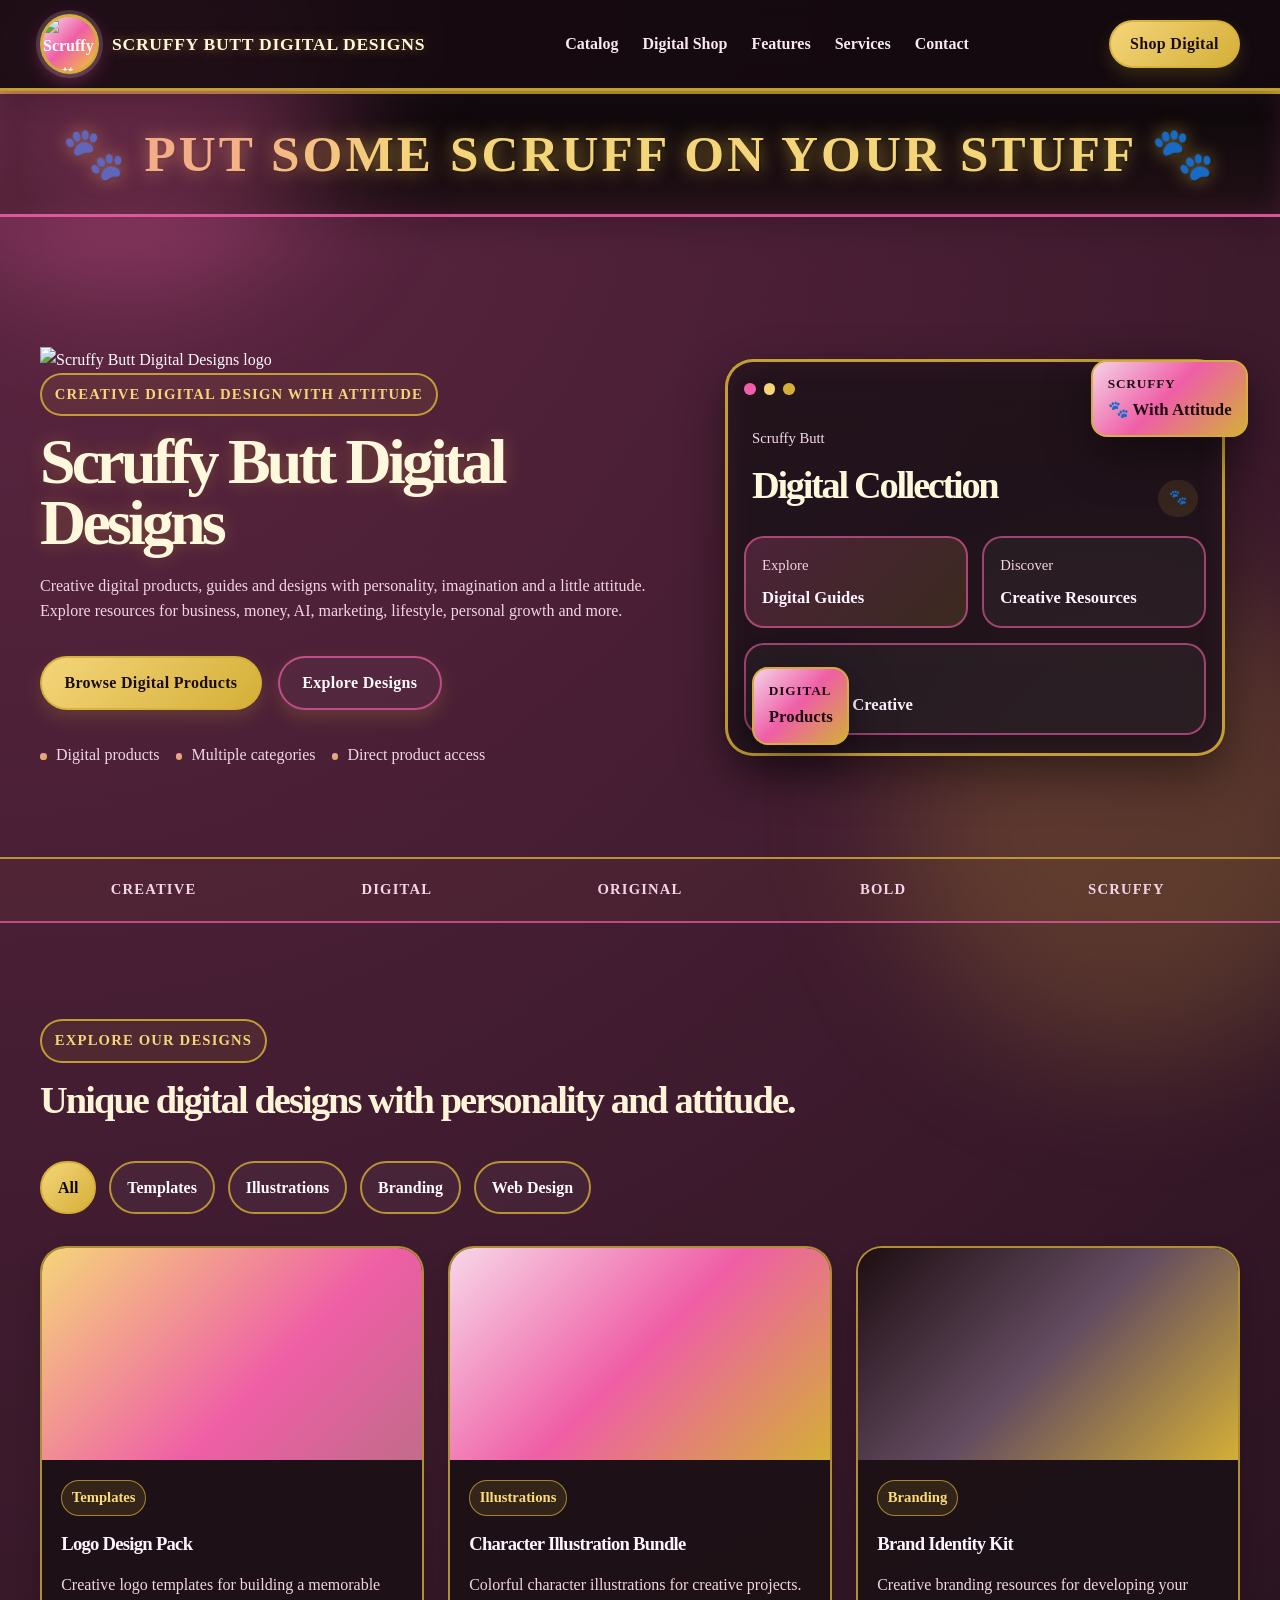
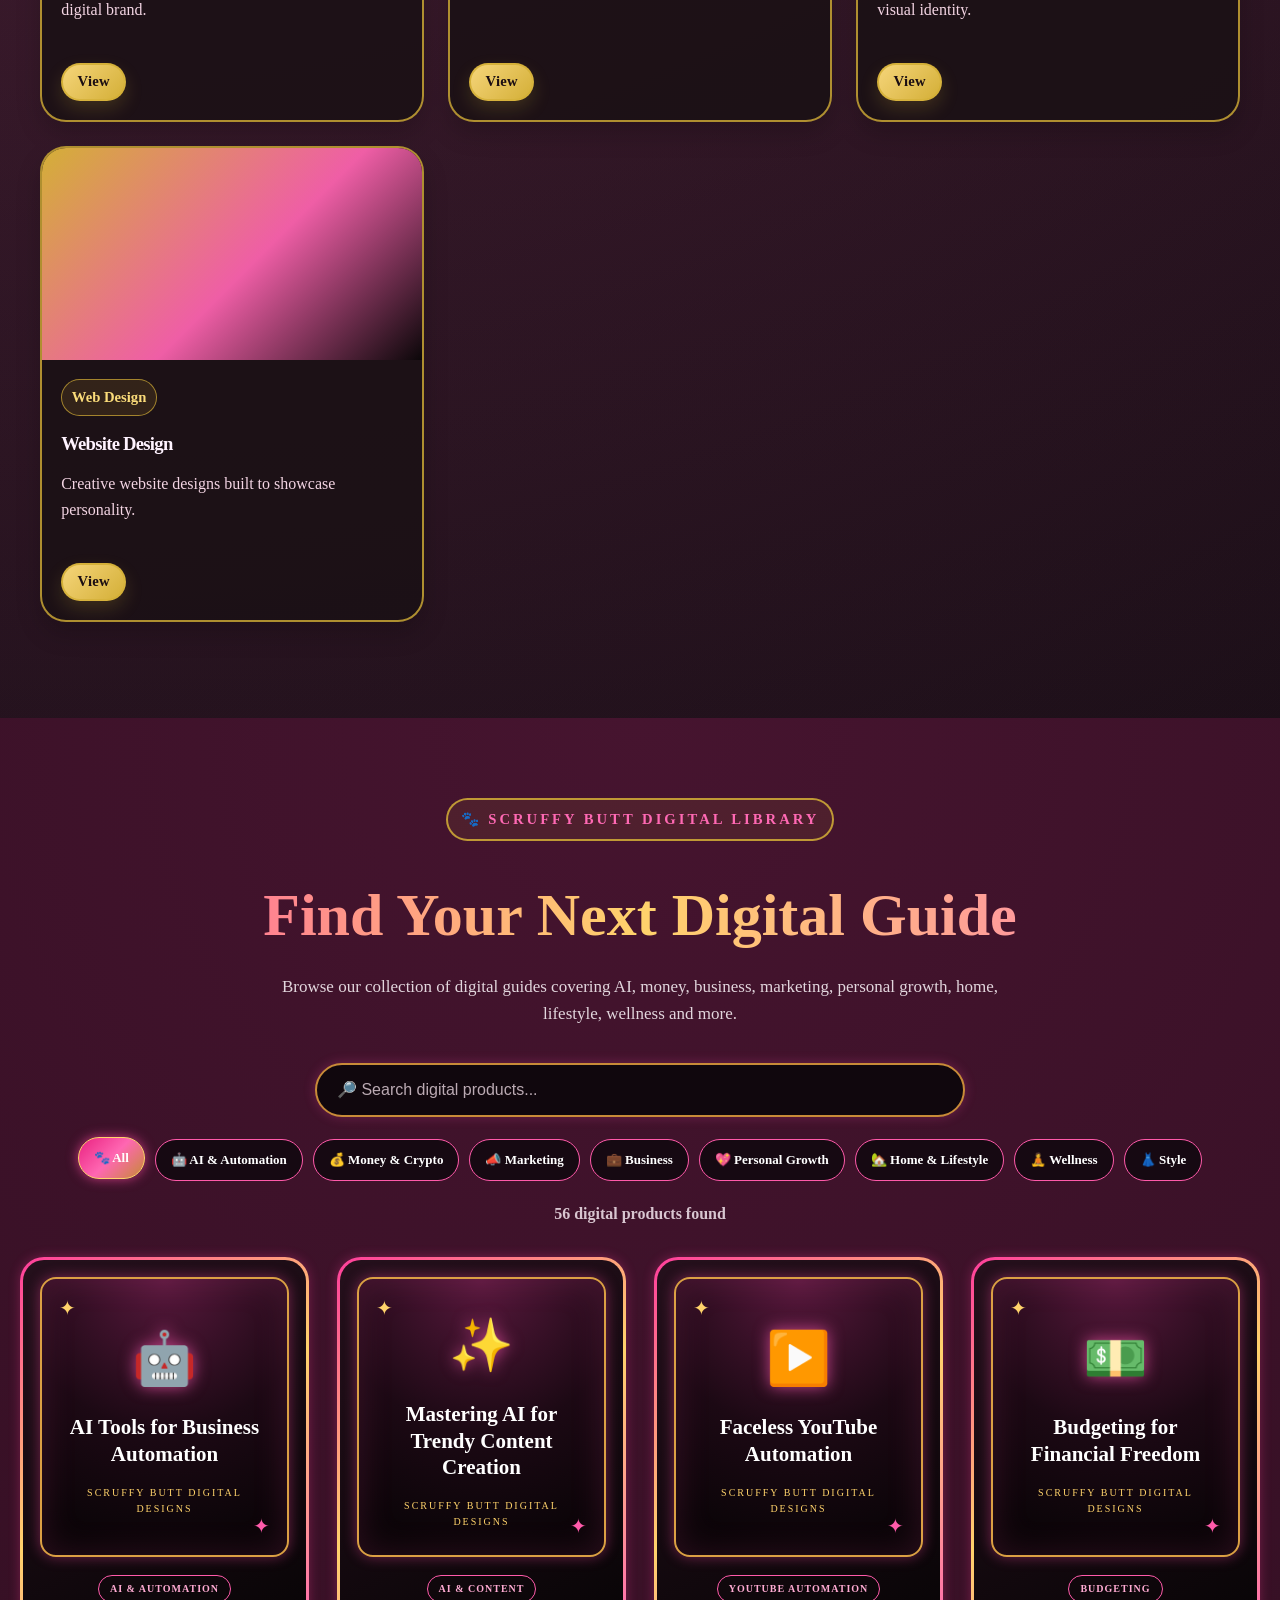
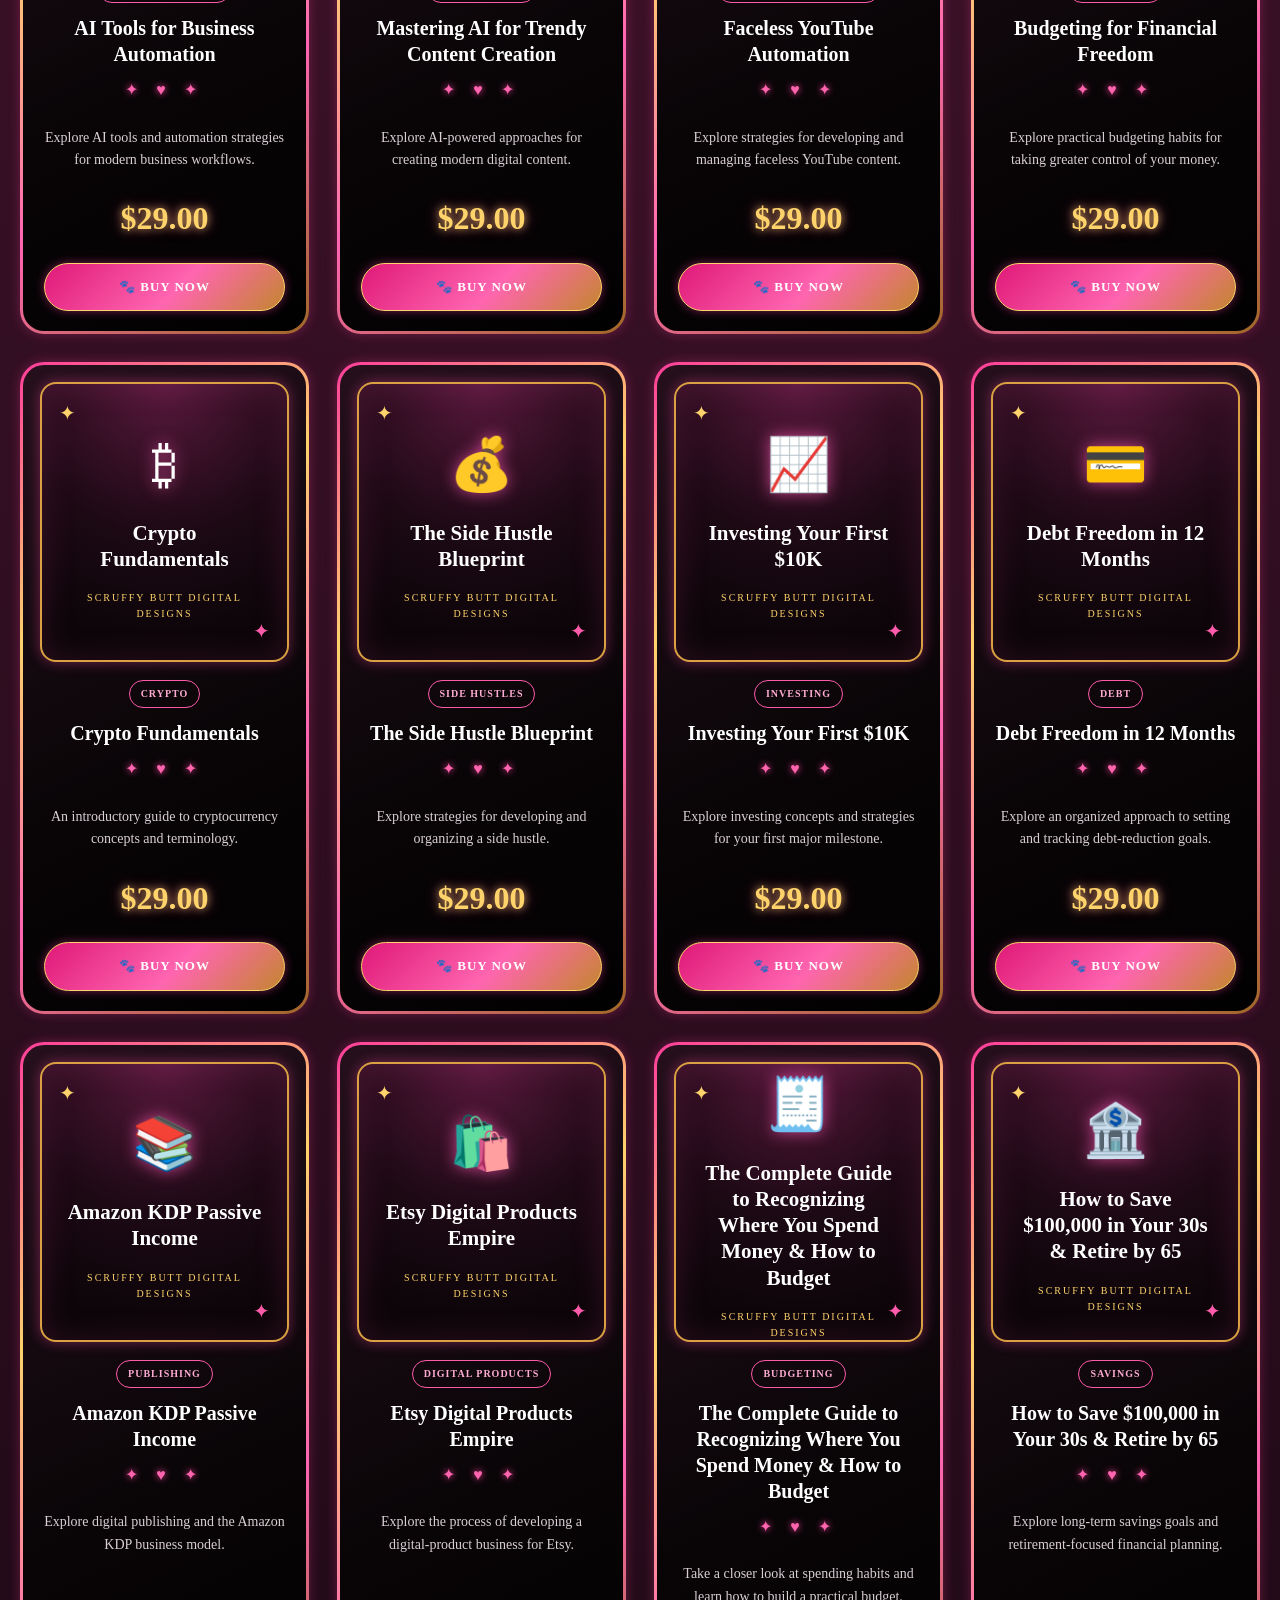
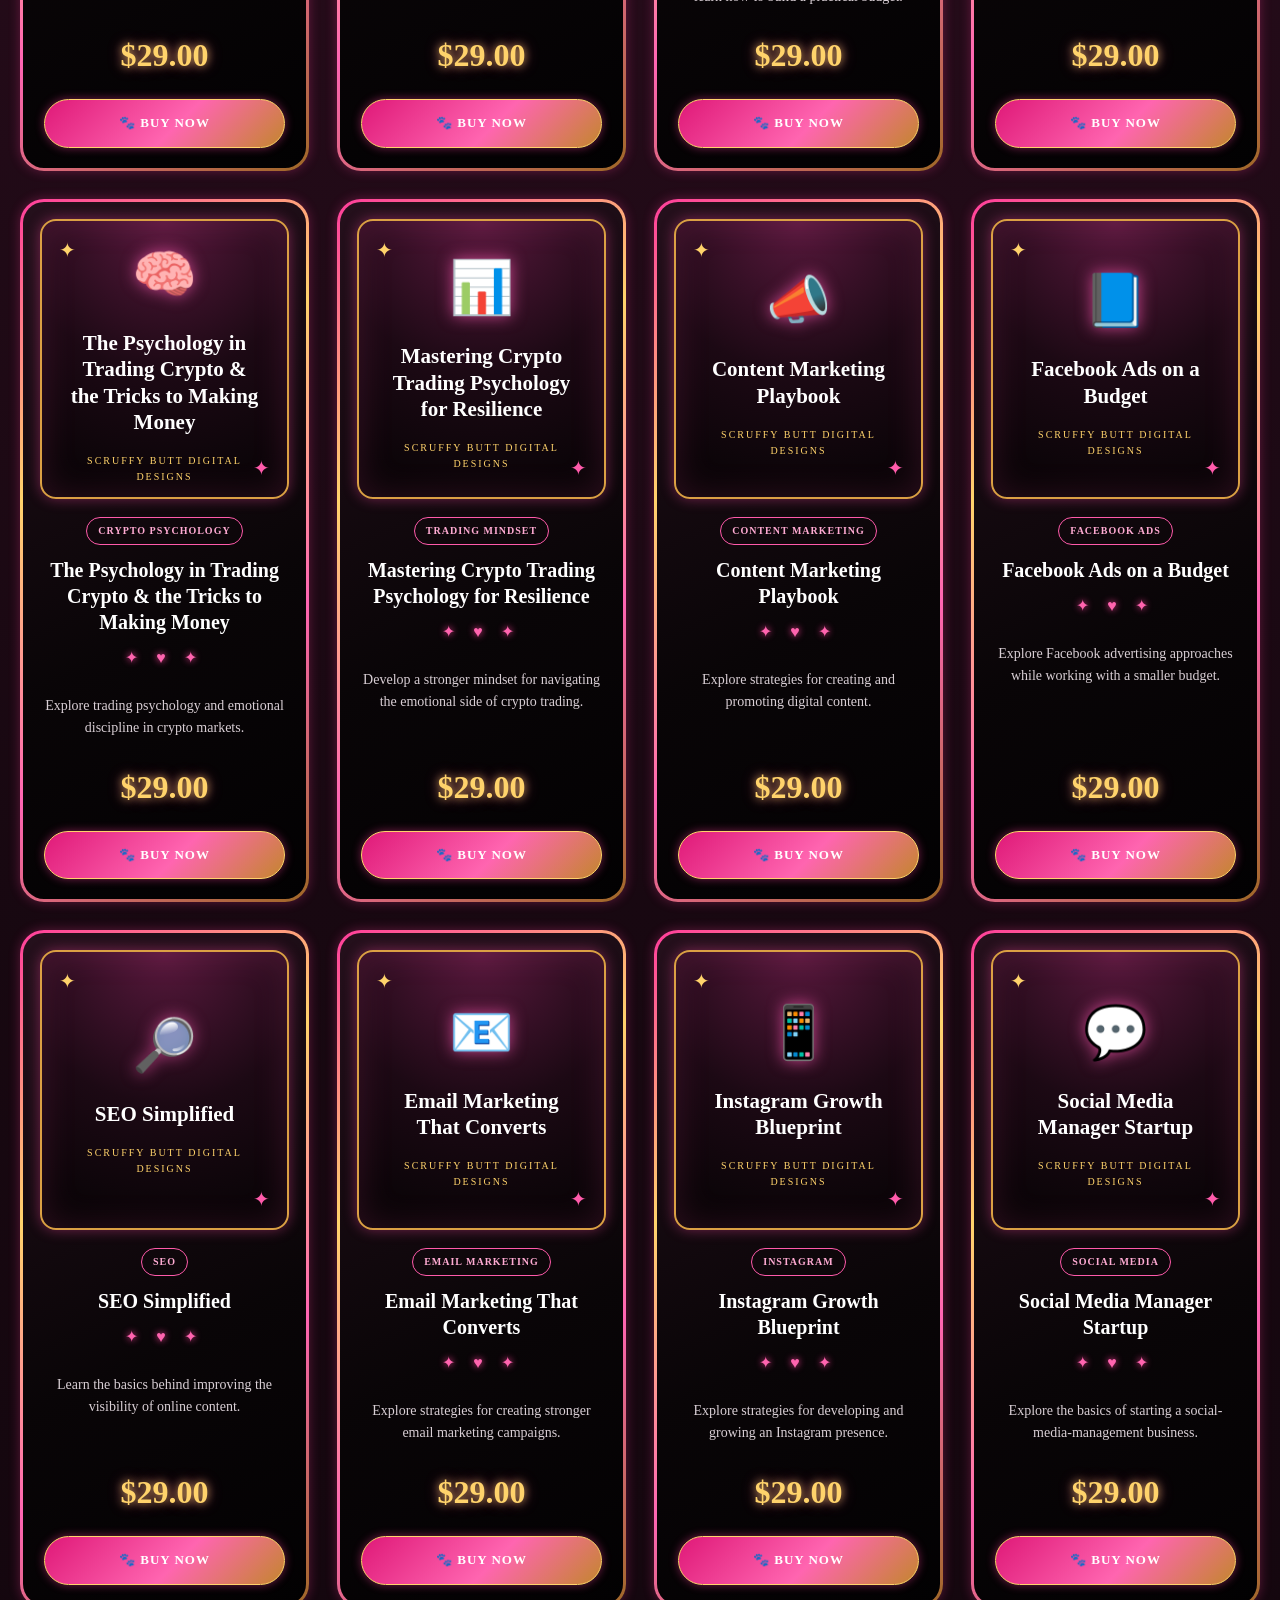
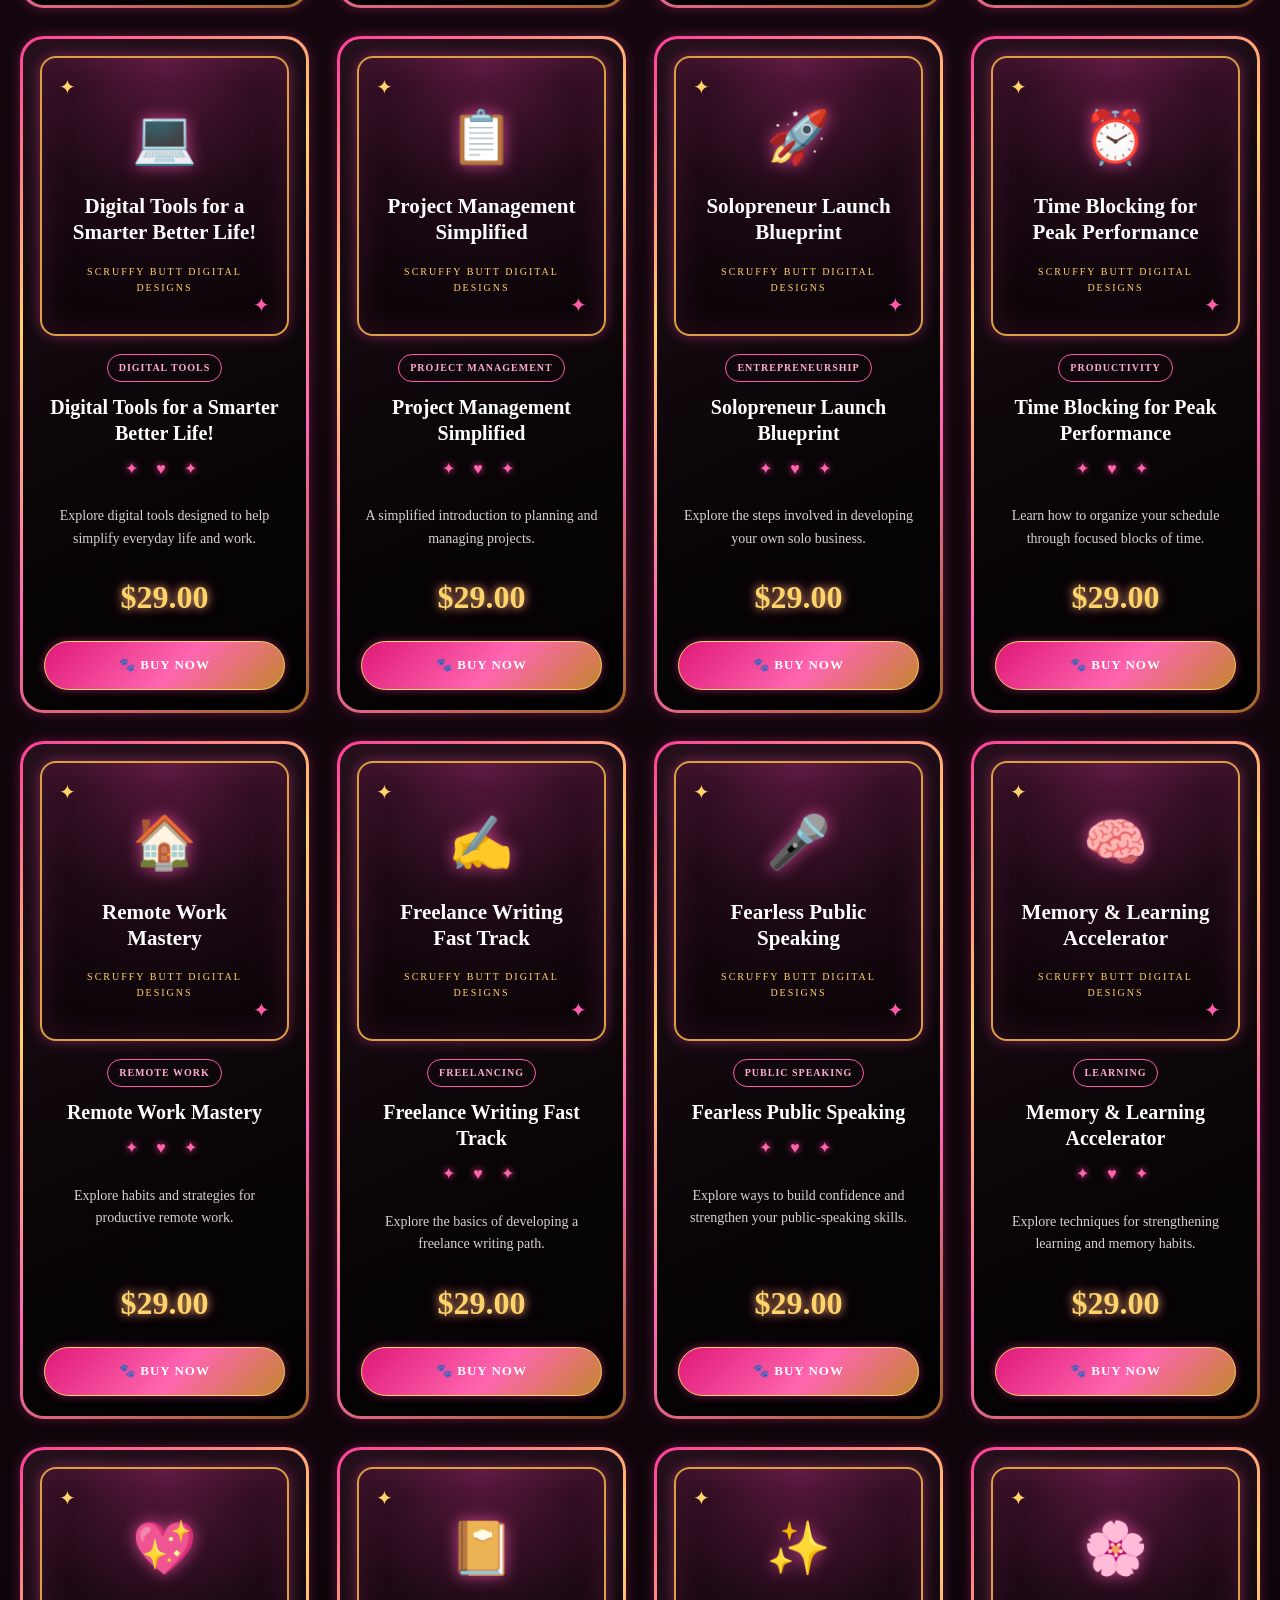
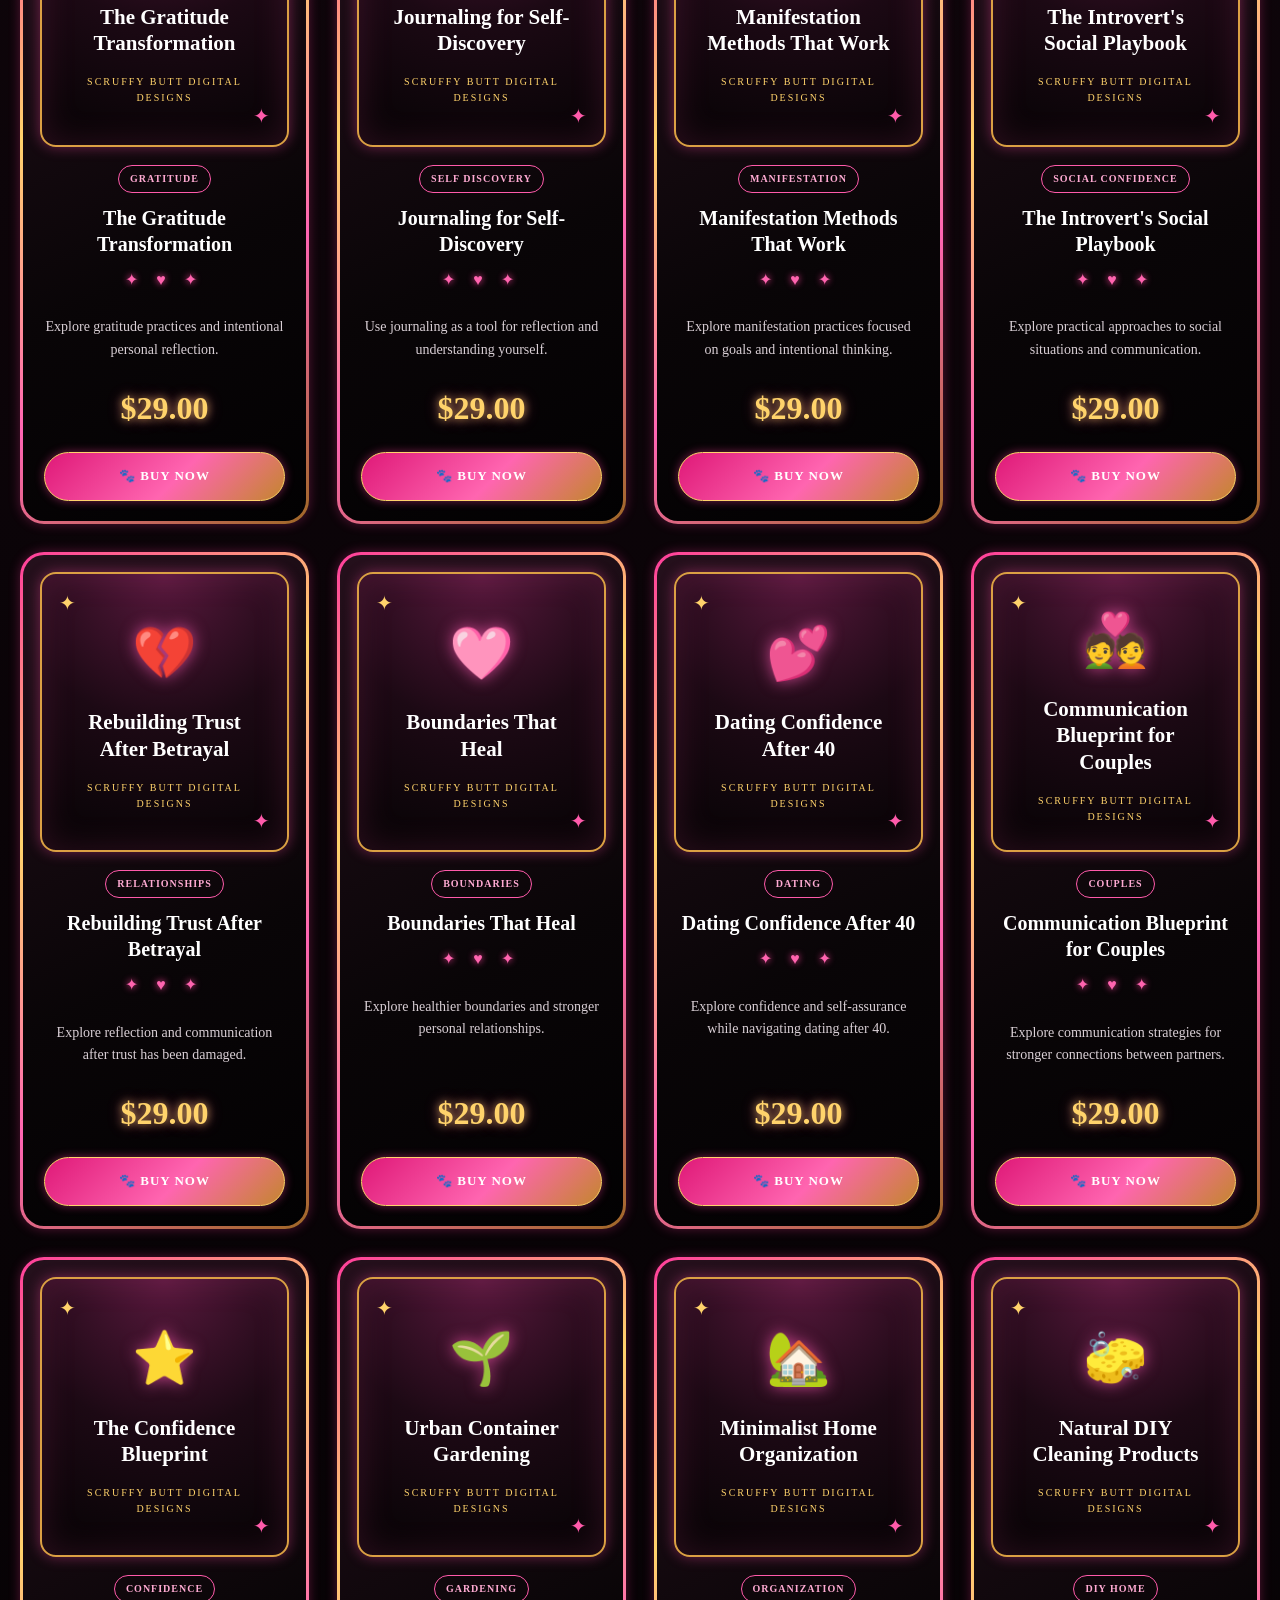
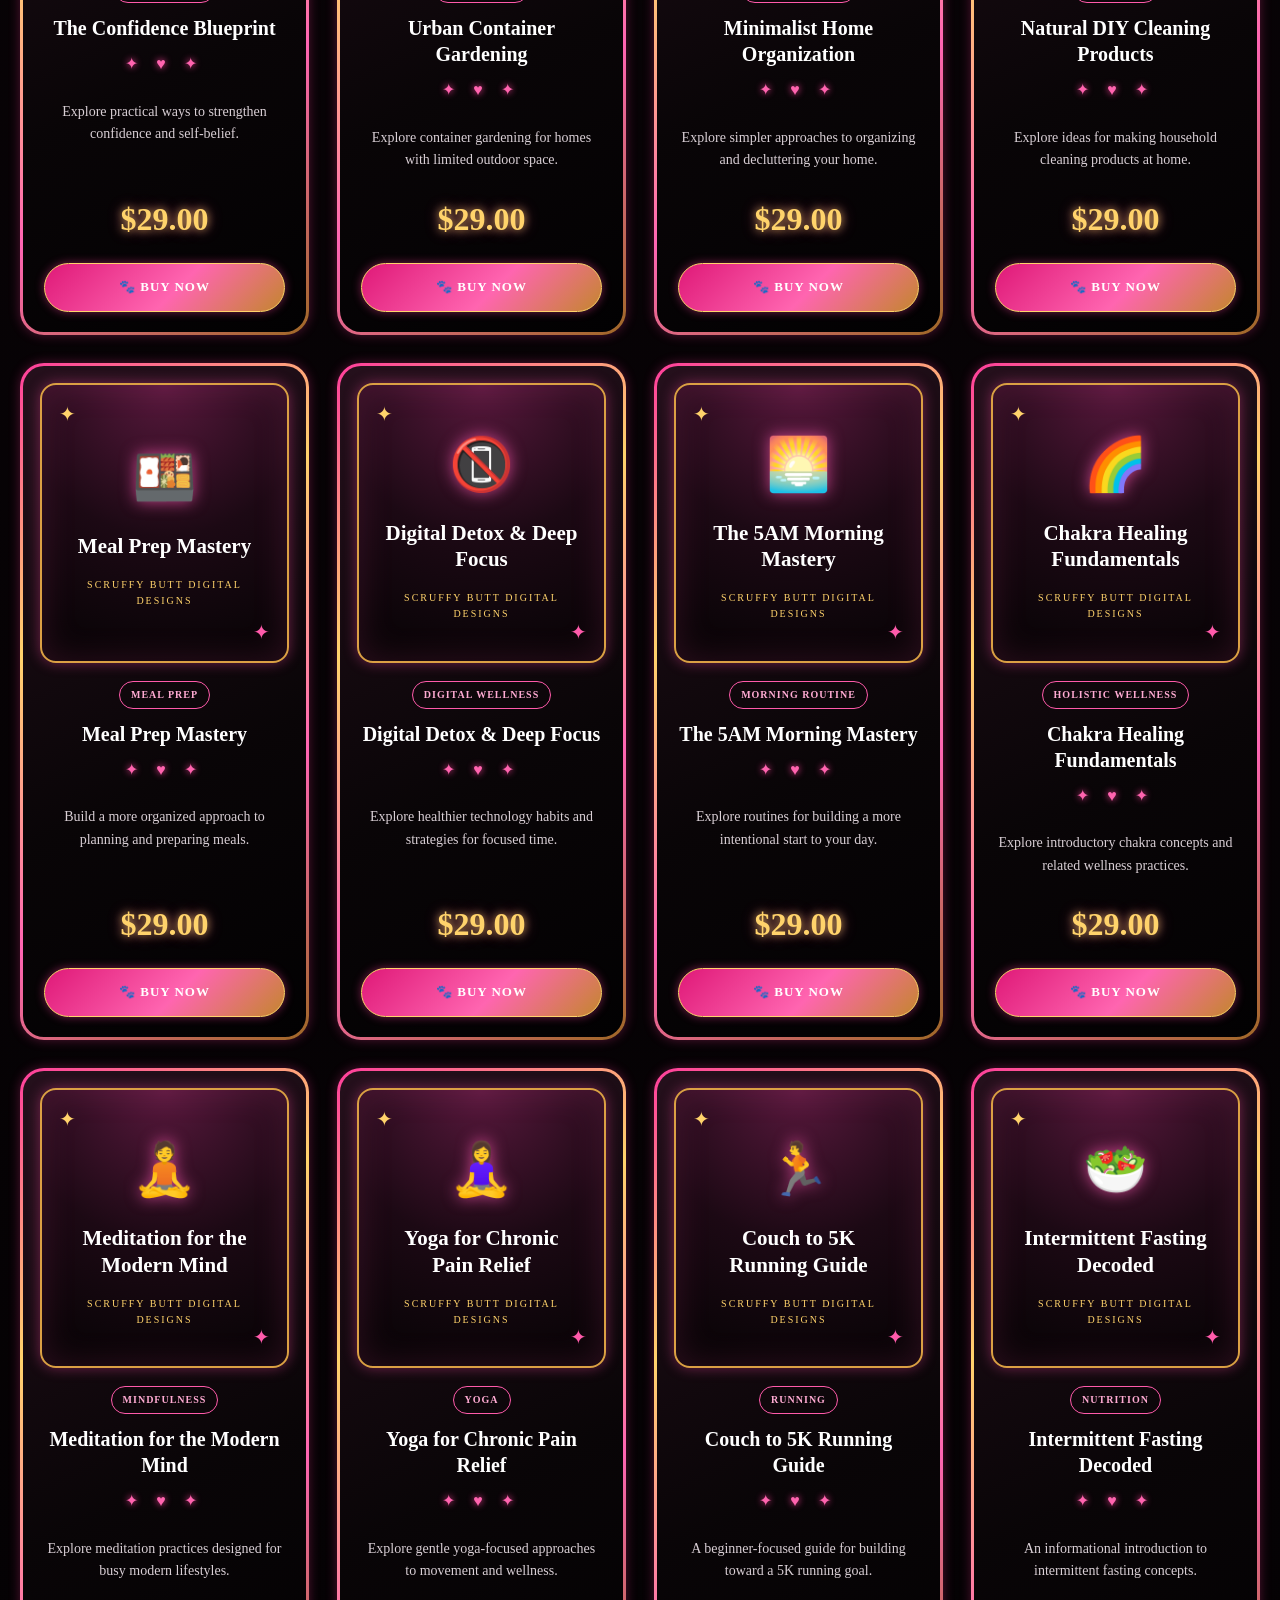
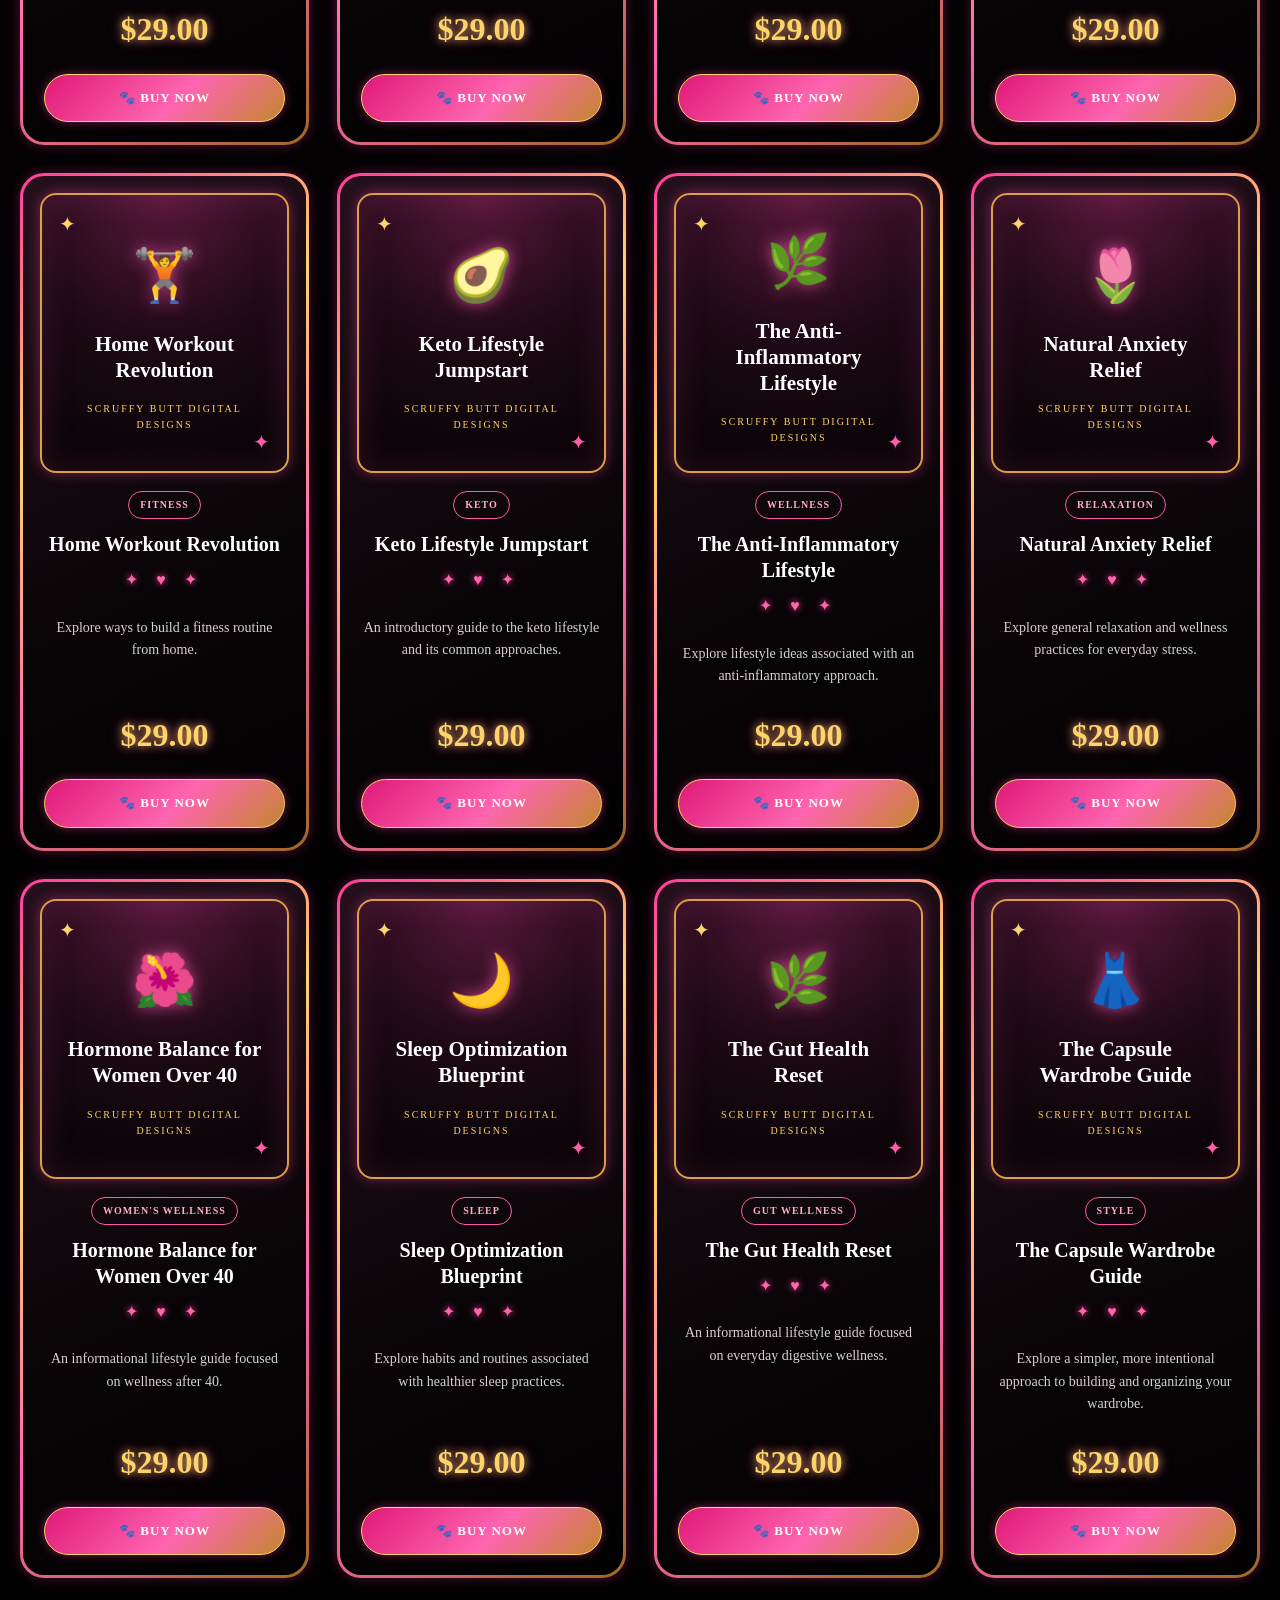
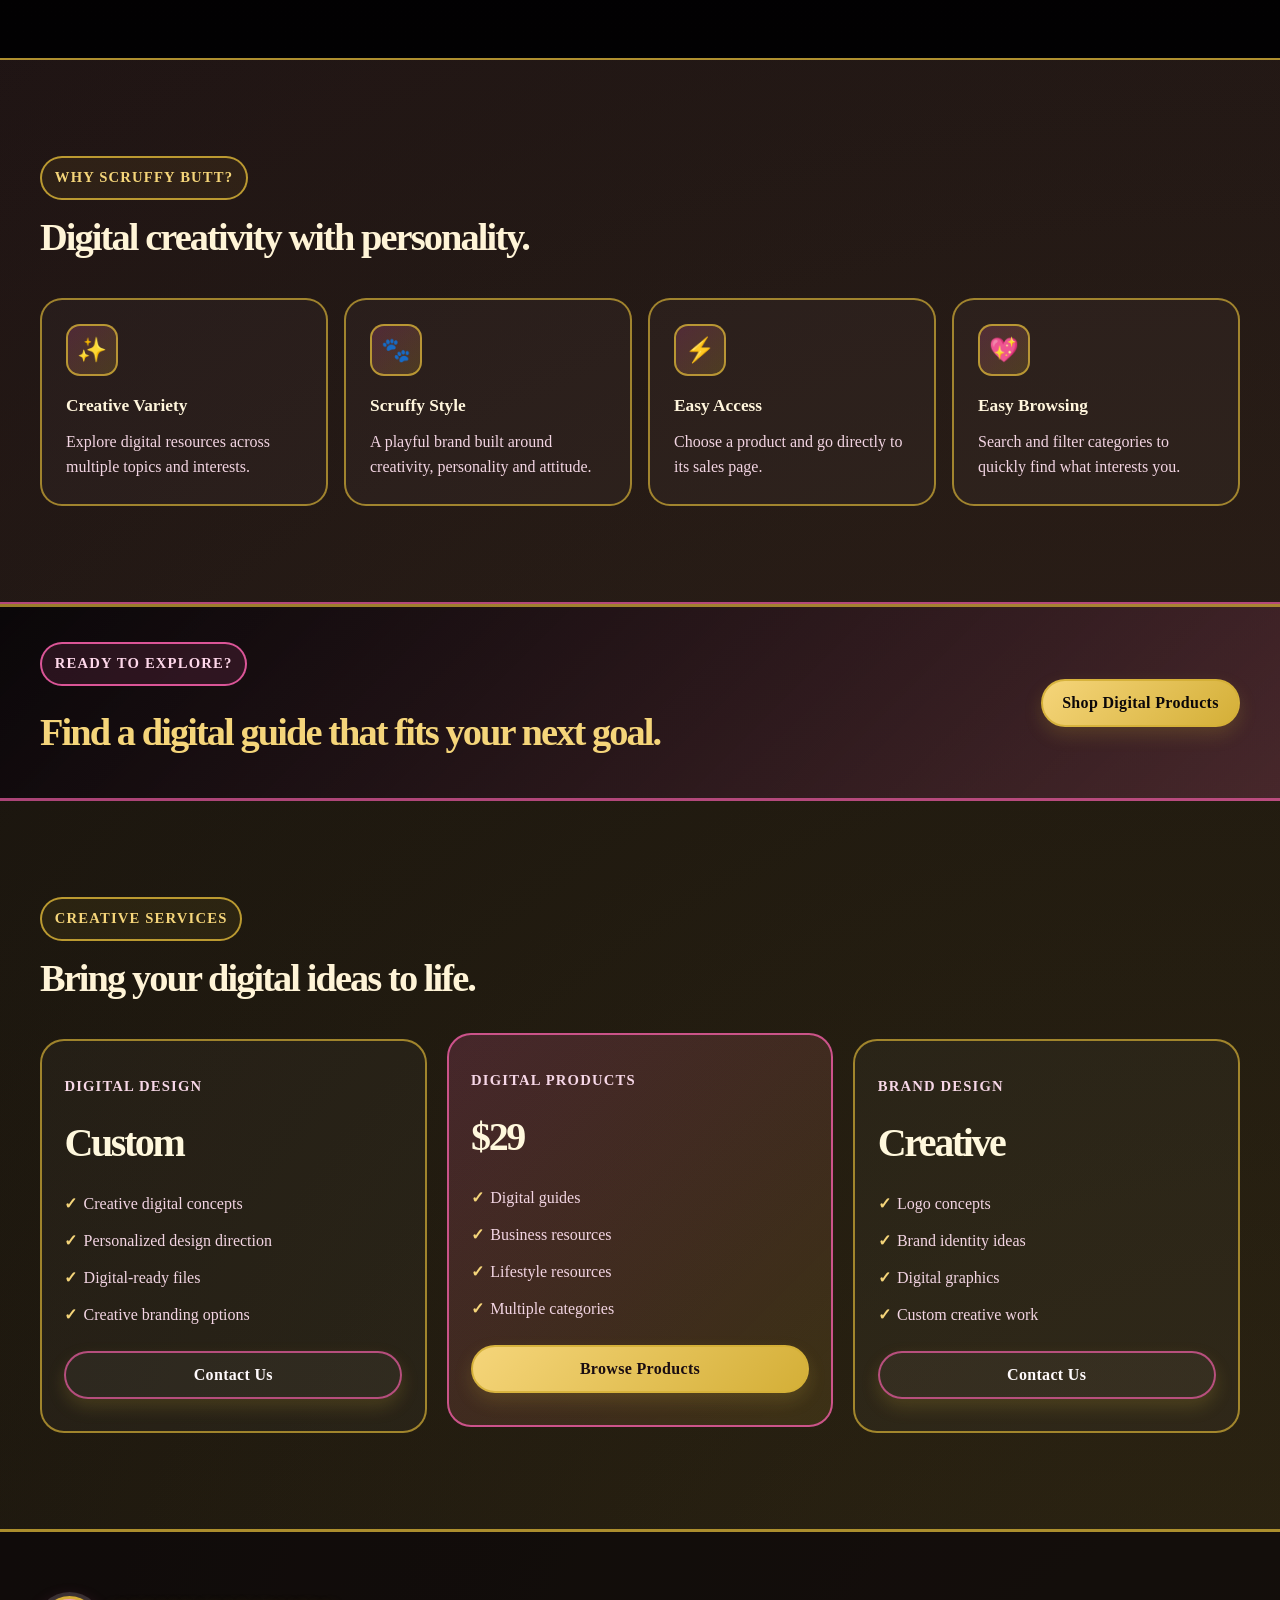
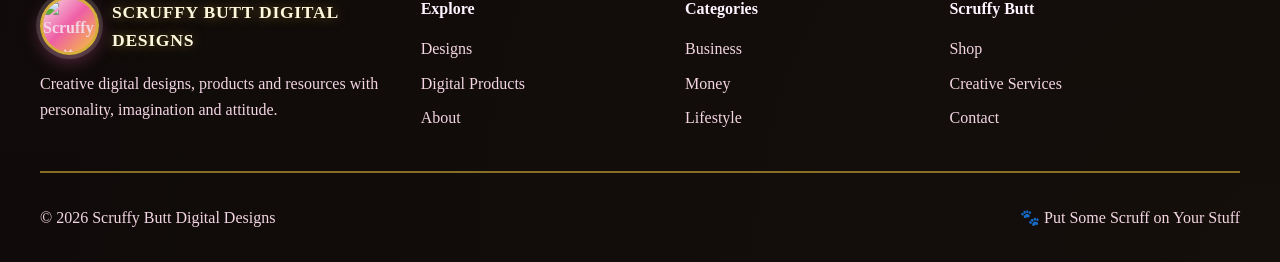
==== commit 2575e168: "Modify greeting output to 'Goodbye World' Building website" ====
--- a/index.html
+++ b/index.html
@@ -1,810 +1,2501 @@
 <!DOCTYPE html>
 <html lang="en">
-  <head>
-    <meta charset="UTF-8" />
-    <meta name="viewport" content="width=device-width, initial-scale=1.0" />
-    <meta name="description" content="Scruffy Butt Digital Designs is a creative digital design business bringing personality, imagination, and a little attitude." />
-    <title>Scruffy Butt Digital Designs | Creative Digital Design</title>
-    <link rel="preconnect" href="https://fonts.googleapis.com" />
-    <link rel="preconnect" href="https://fonts.gstatic.com" crossorigin />
-    <link href="https://fonts.googleapis.com/css2?family=Inter:wght@400;500;600;700;800;900&display=swap" rel="stylesheet" />
-    <link rel="stylesheet" href="styles.css" />
-  </head>
-  <body>
-    <header class="site-header">
-      <div class="container nav-wrap">
-        <a href="index.html" class="brand" aria-label="Scruffy Butt Digital Designs home">
-          <span class="brand-logo">
-            <img src="logo.png" alt="Scruffy Butt Digital Designs logo" />
+<head>
+<meta charset="UTF-8">
+<meta name="viewport" content="width=device-width, initial-scale=1.0">
+
+<meta
+  name="description"
+  content="Scruffy Butt Digital Designs — creative digital products, guides, resources and designs with personality and attitude."
+>
+
+<title>Scruffy Butt Digital Designs</title>
+
+<link rel="preconnect" href="https://fonts.googleapis.com">
+<link rel="preconnect" href="https://fonts.gstatic.com" crossorigin>
+
+<link
+  href="https://fonts.googleapis.com/css2?family=Inter:wght@400;500;600;700;800;900&display=swap"
+  rel="stylesheet"
+>
+
+<link rel="stylesheet" href="styles.css">
+
+<style>
+
+/* ==================================================
+   SCRUFFY BUTT DIGITAL SHOP
+================================================== */
+
+* {
+  box-sizing: border-box;
+}
+
+html {
+  scroll-behavior: smooth;
+}
+
+.digital-shop {
+  padding: 80px 20px;
+
+  background:
+    radial-gradient(
+      circle at top,
+      #46142f 0%,
+      #180811 32%,
+      #080306 65%,
+      #020102 100%
+    );
+
+  color: white;
+}
+
+.shop-container {
+  max-width: 1400px;
+  margin: auto;
+}
+
+.shop-heading {
+  text-align: center;
+  margin-bottom: 35px;
+}
+
+.shop-heading .eyebrow {
+  color: #ff69b4;
+  text-transform: uppercase;
+  letter-spacing: 3px;
+  font-weight: 800;
+}
+
+.shop-heading h2 {
+  font-size: clamp(34px, 6vw, 60px);
+  margin: 10px 0;
+
+  background:
+    linear-gradient(
+      90deg,
+      #ff4fa8,
+      #ffd36b,
+      #ff75ba
+    );
+
+  -webkit-background-clip: text;
+  background-clip: text;
+
+  color: transparent;
+}
+
+.shop-heading p {
+  max-width: 760px;
+  margin: auto;
+
+  color: #e2d6dd;
+  font-size: 17px;
+}
+
+
+/* SEARCH */
+
+.shop-search-wrap {
+  max-width: 650px;
+  margin: 30px auto 22px;
+}
+
+.shop-search {
+  width: 100%;
+
+  padding: 16px 20px;
+
+  border-radius: 50px;
+
+  border: 2px solid #c88b38;
+
+  background: #10070d;
+
+  color: white;
+
+  font-size: 16px;
+
+  outline: none;
+
+  box-shadow:
+    0 0 12px rgba(255, 76, 166, .25);
+}
+
+.shop-search:focus {
+  border-color: #ff55a8;
+
+  box-shadow:
+    0 0 15px rgba(255, 76, 166, .6);
+}
+
+.shop-search::placeholder {
+  color: #bbaab3;
+}
+
+
+/* CATEGORY BUTTONS */
+
+.shop-filters {
+  display: flex;
+
+  justify-content: center;
+
+  flex-wrap: wrap;
+
+  gap: 10px;
+
+  margin-bottom: 40px;
+}
+
+.shop-filter {
+  border: 1px solid #ff5aaa;
+
+  background: #160912;
+
+  color: white;
+
+  padding: 10px 15px;
+
+  border-radius: 30px;
+
+  cursor: pointer;
+
+  font-size: 13px;
+
+  font-weight: 800;
+
+  transition: .25s;
+}
+
+.shop-filter:hover,
+.shop-filter.active {
+  background:
+    linear-gradient(
+      135deg,
+      #e92180,
+      #ff67b2,
+      #c68a35
+    );
+
+  border-color: #ffd36b;
+
+  transform: translateY(-2px);
+
+  box-shadow:
+    0 0 12px rgba(255, 72, 162, .7);
+}
+
+
+/* RESULTS */
+
+.shop-results {
+  text-align: center;
+
+  color: #d8c6d0;
+
+  margin: -20px 0 30px;
+
+  font-weight: 600;
+}
+
+
+/* PRODUCT GRID */
+
+.shop-grid {
+  display: grid;
+
+  grid-template-columns:
+    repeat(auto-fit, minmax(260px, 1fr));
+
+  gap: 28px;
+}
+
+
+/* CARD */
+
+.shop-card {
+  padding: 3px;
+
+  border-radius: 24px;
+
+  background:
+    linear-gradient(
+      145deg,
+      #ff3d9c,
+      #ffd36b,
+      #ff65b3,
+      #9f6826
+    );
+
+  transition: .3s;
+
+  box-shadow:
+    0 0 12px rgba(255, 61, 156, .3);
+}
+
+.shop-card:hover {
+  transform: translateY(-8px);
+
+  box-shadow:
+    0 0 22px rgba(255, 61, 156, .7),
+    0 0 35px rgba(255, 210, 90, .25);
+}
+
+.shop-card-inner {
+  height: 100%;
+
+  border-radius: 21px;
+
+  padding: 17px;
+
+  background:
+    linear-gradient(
+      155deg,
+      #25101c,
+      #090507 60%,
+      #020102
+    );
+
+  display: flex;
+
+  flex-direction: column;
+}
+
+
+/* FAUX BOOK COVER */
+
+.shop-cover {
+  height: 280px;
+
+  border-radius: 16px;
+
+  border: 2px solid #dba044;
+
+  background:
+    radial-gradient(
+      circle at top,
+      #57183c,
+      #1c0914 50%,
+      #050304 100%
+    );
+
+  display: flex;
+
+  flex-direction: column;
+
+  justify-content: center;
+
+  align-items: center;
+
+  text-align: center;
+
+  padding: 25px;
+
+  position: relative;
+
+  overflow: hidden;
+
+  box-shadow:
+    inset 0 0 35px rgba(255, 80, 165, .16),
+    0 0 14px rgba(255, 76, 164, .4);
+}
+
+.shop-cover::before {
+  content: "✦";
+
+  position: absolute;
+
+  top: 13px;
+
+  left: 17px;
+
+  color: #ffd36b;
+
+  font-size: 20px;
+}
+
+.shop-cover::after {
+  content: "✦";
+
+  position: absolute;
+
+  bottom: 13px;
+
+  right: 17px;
+
+  color: #ff5bab;
+
+  font-size: 20px;
+}
+
+.cover-icon {
+  font-size: 52px;
+
+  margin-bottom: 14px;
+
+  filter:
+    drop-shadow(
+      0 0 8px rgba(255, 90, 180, .7)
+    );
+}
+
+.cover-title {
+  font-family: Georgia, serif;
+
+  font-size: 21px;
+
+  font-weight: bold;
+
+  line-height: 1.25;
+
+  color: white;
+}
+
+.cover-brand {
+  margin-top: 18px;
+
+  color: #ffd36b;
+
+  font-size: 10px;
+
+  letter-spacing: 2px;
+
+  text-transform: uppercase;
+}
+
+
+/* PRODUCT INFORMATION */
+
+.shop-info {
+  padding: 18px 4px 3px;
+
+  display: flex;
+
+  flex-direction: column;
+
+  flex-grow: 1;
+}
+
+.shop-category {
+  align-self: center;
+
+  border: 1px solid #ff5aaa;
+
+  border-radius: 30px;
+
+  color: #ffabd3;
+
+  padding: 5px 11px;
+
+  font-size: 10px;
+
+  font-weight: 800;
+
+  letter-spacing: 1px;
+
+  text-transform: uppercase;
+
+  margin-bottom: 12px;
+}
+
+.shop-info h3 {
+  font-family: Georgia, serif;
+
+  text-align: center;
+
+  font-size: 20px;
+
+  line-height: 1.3;
+
+  margin: 0;
+
+  color: white;
+}
+
+.shop-sparkle {
+  text-align: center;
+
+  color: #ff64af;
+
+  letter-spacing: 7px;
+
+  margin: 10px 0;
+
+  text-shadow:
+    0 0 7px #ff419c;
+}
+
+.shop-info p {
+  color: #d9cfd5;
+
+  text-align: center;
+
+  font-size: 14px;
+
+  flex-grow: 1;
+
+  margin-bottom: 15px;
+}
+
+
+/* PRICE */
+
+.product-price {
+  text-align: center;
+
+  font-family: Georgia, serif;
+
+  font-size: 32px;
+
+  font-weight: 900;
+
+  color: #ffd36b;
+
+  margin: 7px 0 18px;
+
+  text-shadow:
+    0 0 8px rgba(255, 211, 107, .75),
+    0 0 15px rgba(255, 79, 168, .45);
+}
+
+
+/* BUY BUTTON */
+
+.shop-buy {
+  display: block;
+
+  width: 100%;
+
+  padding: 13px 15px;
+
+  border-radius: 50px;
+
+  border: 1px solid #ffd36b;
+
+  text-align: center;
+
+  text-decoration: none;
+
+  color: white;
+
+  font-size: 13px;
+
+  font-weight: 900;
+
+  letter-spacing: 1px;
+
+  background:
+    linear-gradient(
+      135deg,
+      #df1978,
+      #ff65b0 55%,
+      #c4862e
+    );
+
+  transition: .25s;
+
+  box-shadow:
+    0 0 10px rgba(255, 65, 158, .45);
+}
+
+.shop-buy:hover {
+  transform: scale(1.03);
+
+  box-shadow:
+    0 0 16px #ff459e,
+    0 0 25px rgba(255, 210, 90, .4);
+}
+
+
+/* PHONE */
+
+@media(max-width: 600px) {
+
+  .digital-shop {
+    padding: 55px 14px;
+  }
+
+  .shop-grid {
+    grid-template-columns: 1fr;
+  }
+
+  .shop-card {
+    max-width: 390px;
+
+    width: 100%;
+
+    margin: auto;
+  }
+
+  .shop-filter {
+    font-size: 11px;
+
+    padding: 8px 10px;
+  }
+
+}
+
+</style>
+
+</head>
+
+
+<body>
+
+
+<!-- ================================================
+     HEADER
+================================================ -->
+
+<header class="site-header">
+
+<div class="container nav-wrap">
+
+<a
+href="index.html"
+class="brand"
+aria-label="Scruffy Butt Digital Designs home">
+
+<span class="brand-logo">
+
+<img
+src="logo.png"
+alt="Scruffy Butt Digital Designs logo">
+
+</span>
+
+<span class="brand-name">
+Scruffy Butt Digital Designs
+</span>
+
+</a>
+
+
+<nav
+class="main-nav"
+aria-label="Main navigation">
+
+<a href="#catalog">
+Catalog
+</a>
+
+<a href="#digital-links">
+Digital Shop
+</a>
+
+<a href="#features">
+Features
+</a>
+
+<a href="#pricing">
+Services
+</a>
+
+<a href="#contact">
+Contact
+</a>
+
+</nav>
+
+
+<div class="nav-actions">
+
+<a
+href="#digital-links"
+class="btn btn-primary">
+
+Shop Digital
+
+</a>
+
+</div>
+
+</div>
+
+</header>
+
+
+<!-- SLOGAN -->
+
+<div class="slogan-banner">
+
+<p class="slogan-text">
+
+🐾 Put Some Scruff on Your Stuff 🐾
+
+</p>
+
+</div>
+
+
+<main id="home">
+
+
+<!-- ================================================
+     HERO
+================================================ -->
+
+<section class="hero">
+
+<div class="container hero-grid">
+
+
+<div class="hero-copy">
+
+<div
+class="brand-crest"
+aria-label="Scruffy Butt Digital Designs logo">
+
+<img
+src="logo.png"
+alt="Scruffy Butt Digital Designs logo">
+
+</div>
+
+
+<span class="eyebrow">
+Creative Digital Design with Attitude
+</span>
+
+
+<h1>
+Scruffy Butt Digital Designs
+</h1>
+
+
+<p>
+
+Creative digital products, guides and designs
+with personality, imagination and a little attitude.
+
+Explore resources for business, money, AI,
+marketing, lifestyle, personal growth and more.
+
+</p>
+
+
+<div class="hero-actions">
+
+<a
+href="#digital-links"
+class="btn btn-primary large">
+
+Browse Digital Products
+
+</a>
+
+
+<a
+href="#catalog"
+class="btn btn-secondary large">
+
+Explore Designs
+
+</a>
+
+</div>
+
+
+<ul
+class="trust-list"
+aria-label="Shop features">
+
+<li>
+Digital products
+</li>
+
+<li>
+Multiple categories
+</li>
+
+<li>
+Direct product access
+</li>
+
+</ul>
+
+</div>
+
+
+<div
+class="hero-visual"
+aria-label="Scruffy Butt Digital Designs preview">
+
+<div class="dashboard-card main-card">
+
+<div class="card-header">
+
+<span class="dot dot-red"></span>
+<span class="dot dot-yellow"></span>
+<span class="dot dot-green"></span>
+
+</div>
+
+
+<div class="stat-row">
+
+<div>
+
+<p>
+Scruffy Butt
+</p>
+
+<strong>
+Digital Collection
+</strong>
+
+</div>
+
+<div class="trend up">
+🐾
+</div>
+
+</div>
+
+
+<div class="mini-grid">
+
+<div class="mini-card accent">
+
+<span>
+Explore
+</span>
+
+<strong>
+Digital Guides
+</strong>
+
+</div>
+
+
+<div class="mini-card">
+
+<span>
+Discover
+</span>
+
+<strong>
+Creative Resources
+</strong>
+
+</div>
+
+
+<div class="mini-card wide">
+
+<span>
+Our Style
+</span>
+
+<strong>
+Bold • Fun • Creative
+</strong>
+
+</div>
+
+</div>
+
+</div>
+
+
+<div class="floating-badge badge-one">
+
+<span>
+Digital
+</span>
+
+<strong>
+Products
+</strong>
+
+</div>
+
+
+<div class="floating-badge badge-two">
+
+<span>
+Scruffy
+</span>
+
+<strong>
+🐾 With Attitude
+</strong>
+
+</div>
+
+</div>
+
+</div>
+
+</section>
+
+
+<!-- ================================================
+     BRAND STRIP
+================================================ -->
+
+<section class="partners">
+
+<div
+class="container partner-row"
+aria-label="Scruffy Butt brand values">
+
+<span>
+Creative
+</span>
+
+<span>
+Digital
+</span>
+
+<span>
+Original
+</span>
+
+<span>
+Bold
+</span>
+
+<span>
+Scruffy
+</span>
+
+</div>
+
+</section>
+
+
+<!-- ================================================
+     EXISTING DESIGN CATALOG
+================================================ -->
+
+<section
+id="catalog"
+class="catalog section-spacing">
+
+<div class="container">
+
+
+<div class="section-heading">
+
+<span class="eyebrow">
+Explore Our Designs
+</span>
+
+<h2>
+Unique digital designs with personality and attitude.
+</h2>
+
+</div>
+
+
+<div
+class="filter-bar"
+aria-label="Product categories">
+
+<button
+class="filter-btn active"
+data-filter="all">
+
+All
+
+</button>
+
+<button
+class="filter-btn"
+data-filter="templates">
+
+Templates
+
+</button>
+
+<button
+class="filter-btn"
+data-filter="media">
+
+Illustrations
+
+</button>
+
+<button
+class="filter-btn"
+data-filter="marketing">
+
+Branding
+
+</button>
+
+<button
+class="filter-btn"
+data-filter="sites">
+
+Web Design
+
+</button>
+
+</div>
+
+
+<div class="product-grid">
+
+
+<article
+class="product-card"
+data-category="templates">
+
+<a
+href="product-1.html"
+class="product-thumb-link">
+
+<div class="product-thumb thumb-one"></div>
+
+</a>
+
+<div class="product-body">
+
+<div class="meta-row">
+
+<span class="tag">
+Templates
+</span>
+
+</div>
+
+<h3>
+Logo Design Pack
+</h3>
+
+<p>
+Creative logo templates for building
+a memorable digital brand.
+</p>
+
+<div class="product-footer">
+
+<a
+href="product-1.html"
+class="btn btn-small btn-primary">
+
+View
+
+</a>
+
+</div>
+
+</div>
+
+</article>
+
+
+<article
+class="product-card"
+data-category="media">
+
+<a
+href="product-2.html"
+class="product-thumb-link">
+
+<div class="product-thumb thumb-two"></div>
+
+</a>
+
+<div class="product-body">
+
+<div class="meta-row">
+
+<span class="tag">
+Illustrations
+</span>
+
+</div>
+
+<h3>
+Character Illustration Bundle
+</h3>
+
+<p>
+Colorful character illustrations
+for creative projects.
+</p>
+
+<div class="product-footer">
+
+<a
+href="product-2.html"
+class="btn btn-small btn-primary">
+
+View
+
+</a>
+
+</div>
+
+</div>
+
+</article>
+
+
+<article
+class="product-card"
+data-category="marketing">
+
+<a
+href="product-3.html"
+class="product-thumb-link">
+
+<div class="product-thumb thumb-three"></div>
+
+</a>
+
+<div class="product-body">
+
+<div class="meta-row">
+
+<span class="tag">
+Branding
+</span>
+
+</div>
+
+<h3>
+Brand Identity Kit
+</h3>
+
+<p>
+Creative branding resources for
+developing your visual identity.
+</p>
+
+<div class="product-footer">
+
+<a
+href="product-3.html"
+class="btn btn-small btn-primary">
+
+View
+
+</a>
+
+</div>
+
+</div>
+
+</article>
+
+
+<article
+class="product-card"
+data-category="sites">
+
+<a
+href="product-4.html"
+class="product-thumb-link">
+
+<div class="product-thumb thumb-four"></div>
+
+</a>
+
+<div class="product-body">
+
+<div class="meta-row">
+
+<span class="tag">
+Web Design
+</span>
+
+</div>
+
+<h3>
+Website Design
+</h3>
+
+<p>
+Creative website designs built
+to showcase personality.
+</p>
+
+<div class="product-footer">
+
+<a
+href="product-4.html"
+class="btn btn-small btn-primary">
+
+View
+
+</a>
+
+</div>
+
+</div>
+
+</article>
+
+
+</div>
+
+</div>
+
+</section>
+
+
+<!-- ================================================
+     DIGITAL SHOP
+================================================ -->
+
+<section
+id="digital-links"
+class="digital-shop">
+
+<div class="shop-container">
+
+
+<div class="shop-heading">
+
+<span class="eyebrow">
+
+🐾 Scruffy Butt Digital Library
+
+</span>
+
+<h2>
+Find Your Next Digital Guide
+</h2>
+
+<p>
+
+Browse our collection of digital guides covering
+AI, money, business, marketing, personal growth,
+home, lifestyle, wellness and more.
+
+</p>
+
+</div>
+
+
+<div class="shop-search-wrap">
+
+<input
+type="search"
+id="shopSearch"
+class="shop-search"
+placeholder="🔎 Search digital products..."
+aria-label="Search digital products">
+
+</div>
+
+
+<div class="shop-filters">
+
+<button
+class="shop-filter active"
+data-shop-filter="all">
+
+🐾 All
+
+</button>
+
+<button
+class="shop-filter"
+data-shop-filter="ai">
+
+🤖 AI & Automation
+
+</button>
+
+<button
+class="shop-filter"
+data-shop-filter="money">
+
+💰 Money & Crypto
+
+</button>
+
+<button
+class="shop-filter"
+data-shop-filter="marketing">
+
+📣 Marketing
+
+</button>
+
+<button
+class="shop-filter"
+data-shop-filter="business">
+
+💼 Business
+
+</button>
+
+<button
+class="shop-filter"
+data-shop-filter="growth">
+
+💖 Personal Growth
+
+</button>
+
+<button
+class="shop-filter"
+data-shop-filter="home">
+
+🏡 Home & Lifestyle
+
+</button>
+
+<button
+class="shop-filter"
+data-shop-filter="wellness">
+
+🧘 Wellness
+
+</button>
+
+<button
+class="shop-filter"
+data-shop-filter="style">
+
+👗 Style
+
+</button>
+
+</div>
+
+
+<div
+id="shopResults"
+class="shop-results">
+</div>
+
+
+<div
+id="shopGrid"
+class="shop-grid">
+</div>
+
+
+</div>
+
+</section>
+
+
+<!-- ================================================
+     FEATURES
+================================================ -->
+
+<section
+id="features"
+class="features section-spacing">
+
+<div class="container">
+
+
+<div class="section-heading narrow">
+
+<span class="eyebrow">
+Why Scruffy Butt?
+</span>
+
+<h2>
+Digital creativity with personality.
+</h2>
+
+</div>
+
+
+<div class="feature-grid">
+
+
+<div class="feature-card">
+
+<div class="feature-icon">
+✨
+</div>
+
+<h3>
+Creative Variety
+</h3>
+
+<p>
+Explore digital resources across
+multiple topics and interests.
+</p>
+
+</div>
+
+
+<div class="feature-card">
+
+<div class="feature-icon">
+🐾
+</div>
+
+<h3>
+Scruffy Style
+</h3>
+
+<p>
+A playful brand built around creativity,
+personality and attitude.
+</p>
+
+</div>
+
+
+<div class="feature-card">
+
+<div class="feature-icon">
+⚡
+</div>
+
+<h3>
+Easy Access
+</h3>
+
+<p>
+Choose a product and go directly
+to its sales page.
+</p>
+
+</div>
+
+
+<div class="feature-card">
+
+<div class="feature-icon">
+💖
+</div>
+
+<h3>
+Easy Browsing
+</h3>
+
+<p>
+Search and filter categories to
+quickly find what interests you.
+</p>
+
+</div>
+
+
+</div>
+
+</div>
+
+</section>
+
+
+<!-- ================================================
+     PROMO
+================================================ -->
+
+<section class="promo-strip">
+
+<div class="container promo-inner">
+
+<div>
+
+<span class="eyebrow light">
+Ready to explore?
+</span>
+
+<h2>
+Find a digital guide that fits your next goal.
+</h2>
+
+</div>
+
+
+<a
+href="#digital-links"
+class="btn btn-light">
+
+Shop Digital Products
+
+</a>
+
+</div>
+
+</section>
+
+
+<!-- ================================================
+     SERVICES
+================================================ -->
+
+<section
+id="pricing"
+class="pricing section-spacing">
+
+<div class="container">
+
+<div class="section-heading narrow">
+
+<span class="eyebrow">
+Creative Services
+</span>
+
+<h2>
+Bring your digital ideas to life.
+</h2>
+
+</div>
+
+
+<div class="pricing-grid">
+
+
+<div class="pricing-card">
+
+<span class="plan">
+Digital Design
+</span>
+
+<h3>
+Custom
+</h3>
+
+<ul>
+
+<li>
+Creative digital concepts
+</li>
+
+<li>
+Personalized design direction
+</li>
+
+<li>
+Digital-ready files
+</li>
+
+<li>
+Creative branding options
+</li>
+
+</ul>
+
+<a
+href="#contact"
+class="btn btn-secondary full">
+
+Contact Us
+
+</a>
+
+</div>
+
+
+<div class="pricing-card featured-plan">
+
+<span class="plan">
+Digital Products
+</span>
+
+<h3>
+$29
+</h3>
+
+<ul>
+
+<li>
+Digital guides
+</li>
+
+<li>
+Business resources
+</li>
+
+<li>
+Lifestyle resources
+</li>
+
+<li>
+Multiple categories
+</li>
+
+</ul>
+
+<a
+href="#digital-links"
+class="btn btn-primary full">
+
+Browse Products
+
+</a>
+
+</div>
+
+
+<div class="pricing-card">
+
+<span class="plan">
+Brand Design
+</span>
+
+<h3>
+Creative
+</h3>
+
+<ul>
+
+<li>
+Logo concepts
+</li>
+
+<li>
+Brand identity ideas
+</li>
+
+<li>
+Digital graphics
+</li>
+
+<li>
+Custom creative work
+</li>
+
+</ul>
+
+<a
+href="#contact"
+class="btn btn-secondary full">
+
+Contact Us
+
+</a>
+
+</div>
+
+
+</div>
+
+</div>
+
+</section>
+
+
+</main>
+
+
+<!-- ================================================
+     FOOTER
+================================================ -->
+
+<footer
+id="contact"
+class="site-footer">
+
+<div class="container footer-grid">
+
+
+<div>
+
+<a
+href="index.html"
+class="brand"
+aria-label="Scruffy Butt Digital Designs home">
+
+<span class="brand-logo brand-logo-small">
+
+<img
+src="logo.png"
+alt="Scruffy Butt Digital Designs logo">
+
+</span>
+
+<span class="brand-name">
+Scruffy Butt Digital Designs
+</span>
+
+</a>
+
+<p>
+
+Creative digital designs, products and resources
+with personality, imagination and attitude.
+
+</p>
+
+</div>
+
+
+<div>
+
+<h4>
+Explore
+</h4>
+
+<ul>
+
+<li>
+<a href="#catalog">
+Designs
+</a>
+</li>
+
+<li>
+<a href="#digital-links">
+Digital Products
+</a>
+</li>
+
+<li>
+<a href="#features">
+About
+</a>
+</li>
+
+</ul>
+
+</div>
+
+
+<div>
+
+<h4>
+Categories
+</h4>
+
+<ul>
+
+<li>
+<a href="#digital-links">
+Business
+</a>
+</li>
+
+<li>
+<a href="#digital-links">
+Money
+</a>
+</li>
+
+<li>
+<a href="#digital-links">
+Lifestyle
+</a>
+</li>
+
+</ul>
+
+</div>
+
+
+<div>
+
+<h4>
+Scruffy Butt
+</h4>
+
+<ul>
+
+<li>
+<a href="#digital-links">
+Shop
+</a>
+</li>
+
+<li>
+<a href="#pricing">
+Creative Services
+</a>
+</li>
+
+<li>
+<a href="#contact">
+Contact
+</a>
+</li>
+
+</ul>
+
+</div>
+
+
+</div>
+
+
+<div class="container footer-bottom">
+
+<span>
+© 2026 Scruffy Butt Digital Designs
+</span>
+
+<span>
+🐾 Put Some Scruff on Your Stuff
+</span>
+
+</div>
+
+</footer>
+
+
+<!-- ================================================
+     ORIGINAL WEBSITE JAVASCRIPT
+================================================ -->
+
+<script src="script.js"></script>
+
+
+<!-- ================================================
+     DIGITAL SHOP DATABASE
+================================================ -->
+
+<script>
+
+const scruffyProducts = [
+
+/* AI */
+
+{
+title:"AI Tools for Business Automation",
+url:"https://clickcloneprofits.app/s/tFvb-5FCg3",
+category:"ai",
+label:"AI & Automation",
+icon:"🤖",
+description:"Explore AI tools and automation strategies for modern business workflows."
+},
+
+{
+title:"Mastering AI for Trendy Content Creation",
+url:"https://clickcloneprofits.app/s/yG1GyrHN1g",
+category:"ai",
+label:"AI & Content",
+icon:"✨",
+description:"Explore AI-powered approaches for creating modern digital content."
+},
+
+{
+title:"Faceless YouTube Automation",
+url:"https://clickcloneprofits.app/s/RxN4zH2gf9",
+category:"ai",
+label:"YouTube Automation",
+icon:"▶️",
+description:"Explore strategies for developing and managing faceless YouTube content."
+},
+
+
+/* MONEY */
+
+{
+title:"Budgeting for Financial Freedom",
+url:"https://clickcloneprofits.app/s/N2B-eCdwrk",
+category:"money",
+label:"Budgeting",
+icon:"💵",
+description:"Explore practical budgeting habits for taking greater control of your money."
+},
+
+{
+title:"Crypto Fundamentals",
+url:"https://clickcloneprofits.app/s/fNbpSIb8X_",
+category:"money",
+label:"Crypto",
+icon:"₿",
+description:"An introductory guide to cryptocurrency concepts and terminology."
+},
+
+{
+title:"The Side Hustle Blueprint",
+url:"https://clickcloneprofits.app/s/I4xPwm7QqQ",
+category:"money",
+label:"Side Hustles",
+icon:"💰",
+description:"Explore strategies for developing and organizing a side hustle."
+},
+
+{
+title:"Investing Your First $10K",
+url:"https://clickcloneprofits.app/s/oC8qMIFh_I",
+category:"money",
+label:"Investing",
+icon:"📈",
+description:"Explore investing concepts and strategies for your first major milestone."
+},
+
+{
+title:"Debt Freedom in 12 Months",
+url:"https://clickcloneprofits.app/s/NW4x1m6zeo",
+category:"money",
+label:"Debt",
+icon:"💳",
+description:"Explore an organized approach to setting and tracking debt-reduction goals."
+},
+
+{
+title:"Amazon KDP Passive Income",
+url:"https://clickcloneprofits.app/s/PfiD0048Z2",
+category:"money",
+label:"Publishing",
+icon:"📚",
+description:"Explore digital publishing and the Amazon KDP business model."
+},
+
+{
+title:"Etsy Digital Products Empire",
+url:"https://clickcloneprofits.app/s/2xZUdT0yVK",
+category:"money",
+label:"Digital Products",
+icon:"🛍️",
+description:"Explore the process of developing a digital-product business for Etsy."
+},
+
+{
+title:"The Complete Guide to Recognizing Where You Spend Money & How to Budget",
+url:"https://clickcloneprofits.app/s/JAlUnab-SO",
+category:"money",
+label:"Budgeting",
+icon:"🧾",
+description:"Take a closer look at spending habits and learn how to build a practical budget."
+},
+
+{
+title:"How to Save $100,000 in Your 30s & Retire by 65",
+url:"https://clickcloneprofits.app/s/S3yD9rWl7A",
+category:"money",
+label:"Savings",
+icon:"🏦",
+description:"Explore long-term savings goals and retirement-focused financial planning."
+},
+
+{
+title:"The Psychology in Trading Crypto & the Tricks to Making Money",
+url:"https://clickcloneprofits.app/s/Jybxt2C0tp",
+category:"money",
+label:"Crypto Psychology",
+icon:"🧠",
+description:"Explore trading psychology and emotional discipline in crypto markets."
+},
+
+{
+title:"Mastering Crypto Trading Psychology for Resilience",
+url:"https://clickcloneprofits.app/s/Hkq8IznYDK",
+category:"money",
+label:"Trading Mindset",
+icon:"📊",
+description:"Develop a stronger mindset for navigating the emotional side of crypto trading."
+},
+
+
+/* MARKETING */
+
+{
+title:"Content Marketing Playbook",
+url:"https://clickcloneprofits.app/s/R06sbWRr5E",
+category:"marketing",
+label:"Content Marketing",
+icon:"📣",
+description:"Explore strategies for creating and promoting digital content."
+},
+
+{
+title:"Facebook Ads on a Budget",
+url:"https://clickcloneprofits.app/s/bhWrnAjepj",
+category:"marketing",
+label:"Facebook Ads",
+icon:"📘",
+description:"Explore Facebook advertising approaches while working with a smaller budget."
+},
+
+{
+title:"SEO Simplified",
+url:"https://clickcloneprofits.app/s/w9Mq7rPQgf",
+category:"marketing",
+label:"SEO",
+icon:"🔎",
+description:"Learn the basics behind improving the visibility of online content."
+},
+
+{
+title:"Email Marketing That Converts",
+url:"https://clickcloneprofits.app/s/ldRN1Qx-GE",
+category:"marketing",
+label:"Email Marketing",
+icon:"📧",
+description:"Explore strategies for creating stronger email marketing campaigns."
+},
+
+{
+title:"Instagram Growth Blueprint",
+url:"https://clickcloneprofits.app/s/_m4QeJD7wy",
+category:"marketing",
+label:"Instagram",
+icon:"📱",
+description:"Explore strategies for developing and growing an Instagram presence."
+},
+
+{
+title:"Social Media Manager Startup",
+url:"https://clickcloneprofits.app/s/4rUt3vdXoZ",
+category:"marketing",
+label:"Social Media",
+icon:"💬",
+description:"Explore the basics of starting a social-media-management business."
+},
+
+
+/* BUSINESS */
+
+{
+title:"Digital Tools for a Smarter Better Life!",
+url:"https://clickcloneprofits.app/s/HDn4PpoR5c",
+category:"business",
+label:"Digital Tools",
+icon:"💻",
+description:"Explore digital tools designed to help simplify everyday life and work."
+},
+
+{
+title:"Project Management Simplified",
+url:"https://clickcloneprofits.app/s/CI7seHTd1o",
+category:"business",
+label:"Project Management",
+icon:"📋",
+description:"A simplified introduction to planning and managing projects."
+},
+
+{
+title:"Solopreneur Launch Blueprint",
+url:"https://clickcloneprofits.app/s/rznMBgtCWd",
+category:"business",
+label:"Entrepreneurship",
+icon:"🚀",
+description:"Explore the steps involved in developing your own solo business."
+},
+
+{
+title:"Time Blocking for Peak Performance",
+url:"https://clickcloneprofits.app/s/XTOYP1fnwF",
+category:"business",
+label:"Productivity",
+icon:"⏰",
+description:"Learn how to organize your schedule through focused blocks of time."
+},
+
+{
+title:"Remote Work Mastery",
+url:"https://clickcloneprofits.app/s/JiXled8v4m",
+category:"business",
+label:"Remote Work",
+icon:"🏠",
+description:"Explore habits and strategies for productive remote work."
+},
+
+{
+title:"Freelance Writing Fast Track",
+url:"https://clickcloneprofits.app/s/aFmCJcAGlb",
+category:"business",
+label:"Freelancing",
+icon:"✍️",
+description:"Explore the basics of developing a freelance writing path."
+},
+
+{
+title:"Fearless Public Speaking",
+url:"https://clickcloneprofits.app/s/Q49qnzNfeC",
+category:"business",
+label:"Public Speaking",
+icon:"🎤",
+description:"Explore ways to build confidence and strengthen your public-speaking skills."
+},
+
+{
+title:"Memory & Learning Accelerator",
+url:"https://clickcloneprofits.app/s/GZ0lUCEW2d",
+category:"business",
+label:"Learning",
+icon:"🧠",
+description:"Explore techniques for strengthening learning and memory habits."
+},
+/* PERSONAL GROWTH */
+
+{
+title:"The Gratitude Transformation",
+url:"https://clickcloneprofits.app/s/Xvy5phQWbs",
+category:"growth",
+label:"Gratitude",
+icon:"💖",
+description:"Explore gratitude practices and intentional personal reflection."
+},
+
+{
+title:"Journaling for Self-Discovery",
+url:"https://clickcloneprofits.app/s/P5LQxB1wXQ",
+category:"growth",
+label:"Self Discovery",
+icon:"📔",
+description:"Use journaling as a tool for reflection and understanding yourself."
+},
+
+{
+title:"Manifestation Methods That Work",
+url:"https://clickcloneprofits.app/s/K_nZTJ7U9m",
+category:"growth",
+label:"Manifestation",
+icon:"✨",
+description:"Explore manifestation practices focused on goals and intentional thinking."
+},
+
+{
+title:"The Introvert's Social Playbook",
+url:"https://clickcloneprofits.app/s/AbNRLYl6t7",
+category:"growth",
+label:"Social Confidence",
+icon:"🌸",
+description:"Explore practical approaches to social situations and communication."
+},
+
+{
+title:"Rebuilding Trust After Betrayal",
+url:"https://clickcloneprofits.app/s/v8xn8K-JgO",
+category:"growth",
+label:"Relationships",
+icon:"💔",
+description:"Explore reflection and communication after trust has been damaged."
+},
+
+{
+title:"Boundaries That Heal",
+url:"https://clickcloneprofits.app/s/EsGxE3tGO9",
+category:"growth",
+label:"Boundaries",
+icon:"🩷",
+description:"Explore healthier boundaries and stronger personal relationships."
+},
+
+{
+title:"Dating Confidence After 40",
+url:"https://clickcloneprofits.app/s/VkCCFjUN_Q",
+category:"growth",
+label:"Dating",
+icon:"💕",
+description:"Explore confidence and self-assurance while navigating dating after 40."
+},
+
+{
+title:"Communication Blueprint for Couples",
+url:"https://clickcloneprofits.app/s/Kzv1Rbebhb",
+category:"growth",
+label:"Couples",
+icon:"💑",
+description:"Explore communication strategies for stronger connections between partners."
+},
+
+{
+title:"The Confidence Blueprint",
+url:"https://clickcloneprofits.app/s/mT2Qgmy0nL",
+category:"growth",
+label:"Confidence",
+icon:"⭐",
+description:"Explore practical ways to strengthen confidence and self-belief."
+},
+
+
+/* HOME & LIFESTYLE */
+
+{
+title:"Urban Container Gardening",
+url:"https://clickcloneprofits.app/s/5WAxPT3qOa",
+category:"home",
+label:"Gardening",
+icon:"🌱",
+description:"Explore container gardening for homes with limited outdoor space."
+},
+
+{
+title:"Minimalist Home Organization",
+url:"https://clickcloneprofits.app/s/9J00LHI2dQ",
+category:"home",
+label:"Organization",
+icon:"🏡",
+description:"Explore simpler approaches to organizing and decluttering your home."
+},
+
+{
+title:"Natural DIY Cleaning Products",
+url:"https://clickcloneprofits.app/s/rmTESC6Uu_",
+category:"home",
+label:"DIY Home",
+icon:"🧽",
+description:"Explore ideas for making household cleaning products at home."
+},
+
+{
+title:"Meal Prep Mastery",
+url:"https://clickcloneprofits.app/s/_Q7l00-qz4",
+category:"home",
+label:"Meal Prep",
+icon:"🍱",
+description:"Build a more organized approach to planning and preparing meals."
+},
+
+{
+title:"Digital Detox & Deep Focus",
+url:"https://clickcloneprofits.app/s/9sfCNSnxaB",
+category:"home",
+label:"Digital Wellness",
+icon:"📵",
+description:"Explore healthier technology habits and strategies for focused time."
+},
+
+{
+title:"The 5AM Morning Mastery",
+url:"https://clickcloneprofits.app/s/VbAsI3ji88",
+category:"home",
+label:"Morning Routine",
+icon:"🌅",
+description:"Explore routines for building a more intentional start to your day."
+},
+
+
+/* WELLNESS */
+
+{
+title:"Chakra Healing Fundamentals",
+url:"https://clickcloneprofits.app/s/UmrJXc4EqR",
+category:"wellness",
+label:"Holistic Wellness",
+icon:"🌈",
+description:"Explore introductory chakra concepts and related wellness practices."
+},
+
+{
+title:"Meditation for the Modern Mind",
+url:"https://clickcloneprofits.app/s/8mfT1hYNG1",
+category:"wellness",
+label:"Mindfulness",
+icon:"🧘",
+description:"Explore meditation practices designed for busy modern lifestyles."
+},
+
+{
+title:"Yoga for Chronic Pain Relief",
+url:"https://clickcloneprofits.app/s/bW07y2pEN6",
+category:"wellness",
+label:"Yoga",
+icon:"🧘‍♀️",
+description:"Explore gentle yoga-focused approaches to movement and wellness."
+},
+
+{
+title:"Couch to 5K Running Guide",
+url:"https://clickcloneprofits.app/s/Gx5ypS3xyH",
+category:"wellness",
+label:"Running",
+icon:"🏃",
+description:"A beginner-focused guide for building toward a 5K running goal."
+},
+
+{
+title:"Intermittent Fasting Decoded",
+url:"https://clickcloneprofits.app/s/uG3w89DJty",
+category:"wellness",
+label:"Nutrition",
+icon:"🥗",
+description:"An informational introduction to intermittent fasting concepts."
+},
+
+{
+title:"Home Workout Revolution",
+url:"https://clickcloneprofits.app/s/LwngraQ6mx",
+category:"wellness",
+label:"Fitness",
+icon:"🏋️",
+description:"Explore ways to build a fitness routine from home."
+},
+
+{
+title:"Keto Lifestyle Jumpstart",
+url:"https://clickcloneprofits.app/s/OwwPDOntWf",
+category:"wellness",
+label:"Keto",
+icon:"🥑",
+description:"An introductory guide to the keto lifestyle and its common approaches."
+},
+
+{
+title:"The Anti-Inflammatory Lifestyle",
+url:"https://clickcloneprofits.app/s/cFME75Iuvh",
+category:"wellness",
+label:"Wellness",
+icon:"🌿",
+description:"Explore lifestyle ideas associated with an anti-inflammatory approach."
+},
+
+{
+title:"Natural Anxiety Relief",
+url:"https://clickcloneprofits.app/s/6hMxLzGMGz",
+category:"wellness",
+label:"Relaxation",
+icon:"🌷",
+description:"Explore general relaxation and wellness practices for everyday stress."
+},
+
+{
+title:"Hormone Balance for Women Over 40",
+url:"https://clickcloneprofits.app/s/geHobHkq_2",
+category:"wellness",
+label:"Women's Wellness",
+icon:"🌺",
+description:"An informational lifestyle guide focused on wellness after 40."
+},
+
+{
+title:"Sleep Optimization Blueprint",
+url:"https://clickcloneprofits.app/s/i4QFQ7JJlT",
+category:"wellness",
+label:"Sleep",
+icon:"🌙",
+description:"Explore habits and routines associated with healthier sleep practices."
+},
+
+{
+title:"The Gut Health Reset",
+url:"https://clickcloneprofits.app/s/DDQnAf4hA5",
+category:"wellness",
+label:"Gut Wellness",
+icon:"🌿",
+description:"An informational lifestyle guide focused on everyday digestive wellness."
+},
+
+
+/* STYLE */
+
+{
+title:"The Capsule Wardrobe Guide",
+url:"https://clickcloneprofits.app/s/kwoEPwsnG8",
+category:"style",
+label:"Style",
+icon:"👗",
+description:"Explore a simpler, more intentional approach to building and organizing your wardrobe."
+}
+
+];
+
+
+/* ================================================
+   SHOP SETUP
+================================================ */
+
+const shopGrid =
+document.getElementById("shopGrid");
+
+const shopSearch =
+document.getElementById("shopSearch");
+
+const shopResults =
+document.getElementById("shopResults");
+
+let activeCategory = "all";
+
+
+/* ================================================
+   RENDER PRODUCT CARDS
+================================================ */
+
+function renderShop() {
+
+  const searchText =
+    shopSearch.value
+      .toLowerCase()
+      .trim();
+
+
+  const filteredProducts =
+    scruffyProducts.filter(product => {
+
+      const matchesCategory =
+        activeCategory === "all" ||
+        product.category === activeCategory;
+
+
+      const matchesSearch =
+        product.title
+          .toLowerCase()
+          .includes(searchText) ||
+
+        product.label
+          .toLowerCase()
+          .includes(searchText) ||
+
+        product.description
+          .toLowerCase()
+          .includes(searchText);
+
+
+      return (
+        matchesCategory &&
+        matchesSearch
+      );
+
+    });
+
+
+  shopGrid.innerHTML = "";
+
+
+  shopResults.textContent =
+    `${filteredProducts.length} digital product${filteredProducts.length === 1 ? "" : "s"} found`;
+
+
+  filteredProducts.forEach(product => {
+
+    const card =
+      document.createElement("article");
+
+
+    card.className =
+      "shop-card";
+
+
+    card.innerHTML = `
+
+      <div class="shop-card-inner">
+
+
+        <!-- FAUX DIGITAL BOOK COVER -->
+
+        <div class="shop-cover">
+
+          <div class="cover-icon">
+            ${product.icon}
+          </div>
+
+
+          <div class="cover-title">
+            ${product.title}
+          </div>
+
+
+          <div class="cover-brand">
+            Scruffy Butt Digital Designs
+          </div>
+
+        </div>
+
+
+        <!-- PRODUCT INFORMATION -->
+
+        <div class="shop-info">
+
+
+          <span class="shop-category">
+            ${product.label}
           </span>
-          <span class="brand-name">Scruffy Butt Designs</span>
-        </a>
-
-        <nav class="main-nav" aria-label="Main navigation">
-          <a href="#catalog">Catalog</a>
-          <a href="#features">Features</a>
-          <a href="#pricing">Pricing</a>
-          <a href="#reviews">Reviews</a>
-          <a href="#digital-links">Digital Media</a>
-          <a href="#contact">Contact</a>
-        </nav>
-
-        <div class="nav-actions">
-          <button class="btn btn-ghost">Log in</button>
-          <button class="btn btn-primary">Start selling</button>
+
+
+          <h3>
+            ${product.title}
+          </h3>
+
+
+          <div class="shop-sparkle">
+            ✦ ♥ ✦
+          </div>
+
+
+          <p>
+            ${product.description}
+          </p>
+
+
+          <!-- PRODUCT PRICE -->
+
+          <div class="product-price">
+            $29.00
+          </div>
+
+
+          <!-- BUY BUTTON -->
+
+          <a
+            class="shop-buy"
+            href="${product.url}"
+            target="_blank"
+            rel="noopener noreferrer">
+
+            🐾 BUY NOW
+
+          </a>
+
+
         </div>
+
       </div>
-    </header>
-
-    <div class="slogan-banner">
-      <p class="slogan-text">Put some scruff on your stuff</p>
-    </div>
-
-    <main id="home">
-      <section class="hero">
-        <div class="container hero-grid">
-          <div class="hero-copy">
-            <div class="brand-crest" aria-label="Scruffy Butt Digital Designs logo">
-              <img src="logo.png" alt="Scruffy Butt Digital Designs logo" />
-            </div>
-
-            <span class="eyebrow">Creative Digital Design with Attitude</span>
-            <h1>Scruffy Butt Digital Designs</h1>
-            <p>
-              Bringing personality, imagination, and a little attitude to every digital design project.
-              Premium creative assets, templates, and design services that make your brand stand out.
-            </p>
-
-            <div class="hero-actions">
-              <a href="#catalog" class="btn btn-primary large">Browse marketplace</a>
-              <a href="#pricing" class="btn btn-secondary large">Commission Work</a>
-            </div>
-
-            <ul class="trust-list" aria-label="Marketplace trust points">
-              <li>5k+ designs created</li>
-              <li>4.9/5 customer rating</li>
-              <li>Global clientele</li>
-            </ul>
-          </div>
-
-          <div class="hero-visual" aria-label="Marketplace preview">
-            <div class="dashboard-card main-card">
-              <div class="card-header">
-                <span class="dot dot-red"></span>
-                <span class="dot dot-yellow"></span>
-                <span class="dot dot-green"></span>
-              </div>
-
-              <div class="stat-row">
-                <div>
-                  <p>Projects Completed</p>
-                  <strong>5,240</strong>
-                </div>
-                <div class="trend up">+18.2%</div>
-              </div>
-
-              <div class="mini-grid">
-                <div class="mini-card accent">
-                  <span>Top Product</span>
-                  <strong>Logo Design Pack</strong>
-                </div>
-                <div class="mini-card">
-                  <span>Happy Clients</span>
-                  <strong>2.1k</strong>
-                </div>
-                <div class="mini-card wide">
-                  <span>Specialty</span>
-                  <strong>Branding & Illustration</strong>
-                </div>
-              </div>
-            </div>
-
-            <div class="floating-badge badge-one">
-              <span>New</span>
-              <strong>Mascot Design Kit</strong>
-            </div>
-
-            <div class="floating-badge badge-two">
-              <span>Popular</span>
-              <strong>⭐ 5 Stars</strong>
-            </div>
-          </div>
-        </div>
-      </section>
-
-      <section class="partners">
-        <div class="container partner-row" aria-label="Partner brands">
-          <span>Creative Studio</span>
-          <span>Design Hub</span>
-          <span>Artistry Co</span>
-          <span>Digital Boutique</span>
-          <span>Brand Lab</span>
-        </div>
-      </section>
-
-      <section id="catalog" class="catalog section-spacing">
-        <div class="container">
-          <div class="section-heading">
-            <span class="eyebrow">Explore our designs</span>
-            <h2>Unique digital designs with personality and attitude.</h2>
-          </div>
-
-          <div class="filter-bar" aria-label="Product categories">
-            <button class="filter-btn active" data-filter="all">All</button>
-            <button class="filter-btn" data-filter="templates">Templates</button>
-            <button class="filter-btn" data-filter="media">Illustrations</button>
-            <button class="filter-btn" data-filter="marketing">Branding</button>
-            <button class="filter-btn" data-filter="sites">Web Design</button>
-          </div>
-
-          <div class="product-grid">
-            <article class="product-card" data-category="templates">
-              <a href="product-1.html" class="product-thumb-link" aria-label="View Logo Design Pack product details">
-                <div class="product-thumb thumb-one"></div>
-              </a>
-              <div class="product-body">
-                <div class="meta-row">
-                  <span class="tag">Templates</span>
-                  <span class="rating">⭐⭐⭐⭐⭐ 4.9</span>
-                </div>
-                <a href="product-1.html" class="product-title-link" aria-label="Open Logo Design Pack product page">
-                  <h3>Logo Design Pack</h3>
-                </a>
-                <p>Premium logo templates with editable files for personal and commercial use.</p>
-                <div class="product-footer">
-                  <strong>$49</strong>
-                  <a href="product-1.html" class="btn btn-small btn-primary">Buy now</a>
-                </div>
-              </div>
-            </article>
-
-            <article class="product-card" data-category="media">
-              <a href="product-2.html" class="product-thumb-link" aria-label="View Character Illustration Bundle product details">
-                <div class="product-thumb thumb-two"></div>
-              </a>
-              <div class="product-body">
-                <div class="meta-row">
-                  <span class="tag">Illustrations</span>
-                  <span class="rating">⭐⭐⭐⭐⭐ 4.8</span>
-                </div>
-                <a href="product-2.html" class="product-title-link" aria-label="Open Character Illustration Bundle product page">
-                  <h3>Character Illustration Bundle</h3>
-                </a>
-                <p>Quirky and colorful character illustrations perfect for branding and storytelling.</p>
-                <div class="product-footer">
-                  <strong>$36</strong>
-                  <a href="product-2.html" class="btn btn-small btn-primary">Buy now</a>
-                </div>
-              </div>
-            </article>
-
-            <article class="product-card" data-category="marketing">
-              <a href="product-3.html" class="product-thumb-link" aria-label="View Complete Brand Identity Kit product details">
-                <div class="product-thumb thumb-three"></div>
-              </a>
-              <div class="product-body">
-                <div class="meta-row">
-                  <span class="tag">Branding</span>
-                  <span class="rating">⭐⭐⭐⭐⭐ 5.0</span>
-                </div>
-                <a href="product-3.html" class="product-title-link" aria-label="Open Complete Brand Identity Kit product page">
-                  <h3>Complete Brand Identity Kit</h3>
-                </a>
-                <p>Full branding package including logo, colors, fonts, and brand guidelines.</p>
-                <div class="product-footer">
-                  <strong>$59</strong>
-                  <a href="product-3.html" class="btn btn-small btn-primary">Buy now</a>
-                </div>
-              </div>
-            </article>
-
-            <article class="product-card" data-category="sites">
-              <a href="product-4.html" class="product-thumb-link" aria-label="View Custom Website Design product details">
-                <div class="product-thumb thumb-four"></div>
-              </a>
-              <div class="product-body">
-                <div class="meta-row">
-                  <span class="tag">Web Design</span>
-                  <span class="rating">⭐⭐⭐⭐⭐ 4.9</span>
-                </div>
-                <a href="product-4.html" class="product-title-link" aria-label="Open Custom Website Design product page">
-                  <h3>Custom Website Design</h3>
-                </a>
-                <p>Eye-catching website designs that convert visitors and showcase personality.</p>
-                <div class="product-footer">
-                  <strong>$89</strong>
-                  <a href="product-4.html" class="btn btn-small btn-primary">Buy now</a>
-                </div>
-              </div>
-            </article>
-
-            <article class="product-card" data-category="templates">
-              <a href="product-1.html" class="product-thumb-link" aria-label="View Social Media Templates product details">
-                <div class="product-thumb thumb-five"></div>
-              </a>
-              <div class="product-body">
-                <div class="meta-row">
-                  <span class="tag">Templates</span>
-                  <span class="rating">⭐⭐⭐⭐⭐ 4.7</span>
-                </div>
-                <a href="product-1.html" class="product-title-link" aria-label="Open Social Media Templates product page">
-                  <h3>Social Media Templates</h3>
-                </a>
-                <p>Trendy social media post templates that bring your brand voice to life.</p>
-                <div class="product-footer">
-                  <strong>$42</strong>
-                  <a href="product-1.html" class="btn btn-small btn-primary">Buy now</a>
-                </div>
-              </div>
-            </article>
-
-            <article class="product-card" data-category="marketing">
-              <a href="product-3.html" class="product-thumb-link" aria-label="View Packaging Design Templates product details">
-                <div class="product-thumb thumb-six"></div>
-              </a>
-              <div class="product-body">
-                <div class="meta-row">
-                  <span class="tag">Branding</span>
-                  <span class="rating">⭐⭐⭐⭐⭐ 4.9</span>
-                </div>
-                <a href="product-3.html" class="product-title-link" aria-label="Open Packaging Design Templates product page">
-                  <h3>Packaging Design Templates</h3>
-                </a>
-                <p>Creative packaging designs that make your products memorable and shareable.</p>
-                <div class="product-footer">
-                  <strong>$27</strong>
-                  <a href="product-3.html" class="btn btn-small btn-primary">Buy now</a>
-                </div>
-              </div>
-            </article>
-          </div>
-        </div>
-      </section>
-
-      <section id="digital-links" class="digital-links section-spacing">
-        <div class="container">
-          <div class="section-heading narrow">
-            <span class="eyebrow">Digital Media Library</span>
-            <h2>Explore all 56 digital product links.</h2>
-          </div>
-
-          <div class="resource-toolbar">
-            <div class="resource-search-wrap">
-              <input id="resource-search" class="resource-search" type="text" placeholder="Search titles or categories..." aria-label="Search digital media titles" />
-            </div>
-            <div class="resource-filters" aria-label="Resource categories">
-              <button class="filter-chip active" data-category="all">All</button>
-              <button class="filter-chip" data-category="business">Business</button>
-              <button class="filter-chip" data-category="finance">Finance</button>
-              <button class="filter-chip" data-category="health">Health</button>
-              <button class="filter-chip" data-category="fitness">Fitness</button>
-              <button class="filter-chip" data-category="home">Home</button>
-              <button class="filter-chip" data-category="productivity">Productivity</button>
-              <button class="filter-chip" data-category="relationships">Relationships</button>
-              <button class="filter-chip" data-category="learning">Learning</button>
-              <button class="filter-chip" data-category="personal-growth">Personal Growth</button>
-              <button class="filter-chip" data-category="lifestyle">Lifestyle</button>
-            </div>
-          </div>
-
-          <div class="resource-grid">
-            <a class="resource-card" href="https://clickcloneprofits.app/s/HDn4PpoR5c" target="_blank" rel="noreferrer" data-category="productivity">
-              <span class="resource-tag">Productivity</span>
-              <span class="resource-title">Digital Tools for a Smarter Better Life!</span>
-              <span class="resource-link">Open resource</span>
-            </a>
-
-            <a class="resource-card" href="https://clickcloneprofits.app/s/kwoEPwsnG8" target="_blank" rel="noreferrer" data-category="lifestyle">
-              <span class="resource-tag">Lifestyle</span>
-              <span class="resource-title">The Capsule Wardrobe Guide</span>
-              <span class="resource-link">Open resource</span>
-            </a>
-
-            <a class="resource-card" href="https://clickcloneprofits.app/s/5WAxPT3qOa" target="_blank" rel="noreferrer" data-category="home">
-              <span class="resource-tag">Home</span>
-              <span class="resource-title">Urban Container Gardening</span>
-              <span class="resource-link">Open resource</span>
-            </a>
-
-            <a class="resource-card" href="https://clickcloneprofits.app/s/9J00LHI2dQ" target="_blank" rel="noreferrer" data-category="home">
-              <span class="resource-tag">Home</span>
-              <span class="resource-title">Minimalist Home Organization</span>
-              <span class="resource-link">Open resource</span>
-            </a>
-
-            <a class="resource-card" href="https://clickcloneprofits.app/s/Xvy5phQWbs" target="_blank" rel="noreferrer" data-category="personal-growth">
-              <span class="resource-tag">Personal Growth</span>
-              <span class="resource-title">The Gratitude Transformation</span>
-              <span class="resource-link">Open resource</span>
-            </a>
-
-            <a class="resource-card" href="https://clickcloneprofits.app/s/UmrJXc4EqR" target="_blank" rel="noreferrer" data-category="health">
-              <span class="resource-tag">Health</span>
-              <span class="resource-title">Chakra Healing Fundamentals</span>
-              <span class="resource-link">Open resource</span>
-            </a>
-
-            <a class="resource-card" href="https://clickcloneprofits.app/s/P5LQxB1wXQ" target="_blank" rel="noreferrer" data-category="personal-growth">
-              <span class="resource-tag">Personal Growth</span>
-              <span class="resource-title">Journaling for Self-Discovery</span>
-              <span class="resource-link">Open resource</span>
-            </a>
-
-            <a class="resource-card" href="https://clickcloneprofits.app/s/rmTESC6Uu_" target="_blank" rel="noreferrer" data-category="home">
-              <span class="resource-tag">Home</span>
-              <span class="resource-title">Natural DIY Cleaning Products</span>
-              <span class="resource-link">Open resource</span>
-            </a>
-
-            <a class="resource-card" href="https://clickcloneprofits.app/s/_Q7l00-qz4" target="_blank" rel="noreferrer" data-category="health">
-              <span class="resource-tag">Health</span>
-              <span class="resource-title">Meal Prep Mastery</span>
-              <span class="resource-link">Open resource</span>
-            </a>
-
-            <a class="resource-card" href="https://clickcloneprofits.app/s/K_nZTJ7U9m" target="_blank" rel="noreferrer" data-category="personal-growth">
-              <span class="resource-tag">Personal Growth</span>
-              <span class="resource-title">Manifestation Methods That Work</span>
-              <span class="resource-link">Open resource</span>
-            </a>
-
-            <a class="resource-card" href="https://clickcloneprofits.app/s/8mfT1hYNG1" target="_blank" rel="noreferrer" data-category="health">
-              <span class="resource-tag">Health</span>
-              <span class="resource-title">Meditation for the Modern Mind</span>
-              <span class="resource-link">Open resource</span>
-            </a>
-
-            <a class="resource-card" href="https://clickcloneprofits.app/s/CI7seHTd1o" target="_blank" rel="noreferrer" data-category="productivity">
-              <span class="resource-tag">Productivity</span>
-              <span class="resource-title">Project Management Simplified</span>
-              <span class="resource-link">Open resource</span>
-            </a>
-
-            <a class="resource-card" href="https://clickcloneprofits.app/s/tFvb-5FCg3" target="_blank" rel="noreferrer" data-category="business">
-              <span class="resource-tag">Business</span>
-              <span class="resource-title">AI Tools for Business Automation</span>
-              <span class="resource-link">Open resource</span>
-            </a>
-
-            <a class="resource-card" href="https://clickcloneprofits.app/s/rznMBgtCWd" target="_blank" rel="noreferrer" data-category="business">
-              <span class="resource-tag">Business</span>
-              <span class="resource-title">Solopreneur Launch Blueprint</span>
-              <span class="resource-link">Open resource</span>
-            </a>
-
-            <a class="resource-card" href="https://clickcloneprofits.app/s/XTOYP1fnwF" target="_blank" rel="noreferrer" data-category="productivity">
-              <span class="resource-tag">Productivity</span>
-              <span class="resource-title">Time Blocking for Peak Performance</span>
-              <span class="resource-link">Open resource</span>
-            </a>
-
-            <a class="resource-card" href="https://clickcloneprofits.app/s/JiXled8v4m" target="_blank" rel="noreferrer" data-category="productivity">
-              <span class="resource-tag">Productivity</span>
-              <span class="resource-title">Remote Work Mastery</span>
-              <span class="resource-link">Open resource</span>
-            </a>
-
-            <a class="resource-card" href="https://clickcloneprofits.app/s/N2B-eCdwrk" target="_blank" rel="noreferrer" data-category="finance">
-              <span class="resource-tag">Finance</span>
-              <span class="resource-title">Budgeting for Financial Freedom</span>
-              <span class="resource-link">Open resource</span>
-            </a>
-
-            <a class="resource-card" href="https://clickcloneprofits.app/s/fNbpSIb8X_" target="_blank" rel="noreferrer" data-category="finance">
-              <span class="resource-tag">Finance</span>
-              <span class="resource-title">Crypto Fundamentals</span>
-              <span class="resource-link">Open resource</span>
-            </a>
-
-            <a class="resource-card" href="https://clickcloneprofits.app/s/I4xPwm7QqQ" target="_blank" rel="noreferrer" data-category="business">
-              <span class="resource-tag">Business</span>
-              <span class="resource-title">The Side Hustle Blueprint</span>
-              <span class="resource-link">Open resource</span>
-            </a>
-
-            <a class="resource-card" href="https://clickcloneprofits.app/s/oC8qMIFh_I" target="_blank" rel="noreferrer" data-category="finance">
-              <span class="resource-tag">Finance</span>
-              <span class="resource-title">Investing Your First $10K</span>
-              <span class="resource-link">Open resource</span>
-            </a>
-
-            <a class="resource-card" href="https://clickcloneprofits.app/s/NW4x1m6zeo" target="_blank" rel="noreferrer" data-category="finance">
-              <span class="resource-tag">Finance</span>
-              <span class="resource-title">Debt Freedom in 12 Months</span>
-              <span class="resource-link">Open resource</span>
-            </a>
-
-            <a class="resource-card" href="https://clickcloneprofits.app/s/R06sbWRr5E" target="_blank" rel="noreferrer" data-category="business">
-              <span class="resource-tag">Business</span>
-              <span class="resource-title">Content Marketing Playbook</span>
-              <span class="resource-link">Open resource</span>
-            </a>
-
-            <a class="resource-card" href="https://clickcloneprofits.app/s/bhWrnAjepj" target="_blank" rel="noreferrer" data-category="business">
-              <span class="resource-tag">Business</span>
-              <span class="resource-title">Facebook Ads on a Budget</span>
-              <span class="resource-link">Open resource</span>
-            </a>
-
-            <a class="resource-card" href="https://clickcloneprofits.app/s/w9Mq7rPQgf" target="_blank" rel="noreferrer" data-category="business">
-              <span class="resource-tag">Business</span>
-              <span class="resource-title">SEO Simplified</span>
-              <span class="resource-link">Open resource</span>
-            </a>
-
-            <a class="resource-card" href="https://clickcloneprofits.app/s/ldRN1Qx-GE" target="_blank" rel="noreferrer" data-category="business">
-              <span class="resource-tag">Business</span>
-              <span class="resource-title">Email Marketing That Converts</span>
-              <span class="resource-link">Open resource</span>
-            </a>
-
-            <a class="resource-card" href="https://clickcloneprofits.app/s/_m4QeJD7wy" target="_blank" rel="noreferrer" data-category="business">
-              <span class="resource-tag">Business</span>
-              <span class="resource-title">Instagram Growth Blueprint</span>
-              <span class="resource-link">Open resource</span>
-            </a>
-
-            <a class="resource-card" href="https://clickcloneprofits.app/s/bW07y2pEN6" target="_blank" rel="noreferrer" data-category="fitness">
-              <span class="resource-tag">Fitness</span>
-              <span class="resource-title">Yoga for Chronic Pain Relief</span>
-              <span class="resource-link">Open resource</span>
-            </a>
-
-            <a class="resource-card" href="https://clickcloneprofits.app/s/Gx5ypS3xyH" target="_blank" rel="noreferrer" data-category="fitness">
-              <span class="resource-tag">Fitness</span>
-              <span class="resource-title">Couch to 5K Running Guide</span>
-              <span class="resource-link">Open resource</span>
-            </a>
-
-            <a class="resource-card" href="https://clickcloneprofits.app/s/uG3w89DJty" target="_blank" rel="noreferrer" data-category="health">
-              <span class="resource-tag">Health</span>
-              <span class="resource-title">Intermittent Fasting Decoded</span>
-              <span class="resource-link">Open resource</span>
-            </a>
-
-            <a class="resource-card" href="https://clickcloneprofits.app/s/LwngraQ6mx" target="_blank" rel="noreferrer" data-category="fitness">
-              <span class="resource-tag">Fitness</span>
-              <span class="resource-title">Home Workout Revolution</span>
-              <span class="resource-link">Open resource</span>
-            </a>
-
-            <a class="resource-card" href="https://clickcloneprofits.app/s/OwwPDOntWf" target="_blank" rel="noreferrer" data-category="health">
-              <span class="resource-tag">Health</span>
-              <span class="resource-title">Keto Lifestyle Jumpstart</span>
-              <span class="resource-link">Open resource</span>
-            </a>
-
-            <a class="resource-card" href="https://clickcloneprofits.app/s/AbNRLYl6t7" target="_blank" rel="noreferrer" data-category="personal-growth">
-              <span class="resource-tag">Personal Growth</span>
-              <span class="resource-title">The Introvert's Social Playbook</span>
-              <span class="resource-link">Open resource</span>
-            </a>
-
-            <a class="resource-card" href="https://clickcloneprofits.app/s/v8xn8K-JgO" target="_blank" rel="noreferrer" data-category="relationships">
-              <span class="resource-tag">Relationships</span>
-              <span class="resource-title">Rebuilding Trust After Betrayal</span>
-              <span class="resource-link">Open resource</span>
-            </a>
-
-            <a class="resource-card" href="https://clickcloneprofits.app/s/EsGxE3tGO9" target="_blank" rel="noreferrer" data-category="relationships">
-              <span class="resource-tag">Relationships</span>
-              <span class="resource-title">Boundaries That Heal</span>
-              <span class="resource-link">Open resource</span>
-            </a>
-
-            <a class="resource-card" href="https://clickcloneprofits.app/s/VkCCFjUN_Q" target="_blank" rel="noreferrer" data-category="relationships">
-              <span class="resource-tag">Relationships</span>
-              <span class="resource-title">Dating Confidence After 40</span>
-              <span class="resource-link">Open resource</span>
-            </a>
-
-            <a class="resource-card" href="https://clickcloneprofits.app/s/Kzv1Rbebhb" target="_blank" rel="noreferrer" data-category="relationships">
-              <span class="resource-tag">Relationships</span>
-              <span class="resource-title">Communication Blueprint for Couples</span>
-              <span class="resource-link">Open resource</span>
-            </a>
-
-            <a class="resource-card" href="https://clickcloneprofits.app/s/9sfCNSnxaB" target="_blank" rel="noreferrer" data-category="productivity">
-              <span class="resource-tag">Productivity</span>
-              <span class="resource-title">Digital Detox &amp; Deep Focus</span>
-              <span class="resource-link">Open resource</span>
-            </a>
-
-            <a class="resource-card" href="https://clickcloneprofits.app/s/Q49qnzNfeC" target="_blank" rel="noreferrer" data-category="personal-growth">
-              <span class="resource-tag">Personal Growth</span>
-              <span class="resource-title">Fearless Public Speaking</span>
-              <span class="resource-link">Open resource</span>
-            </a>
-
-            <a class="resource-card" href="https://clickcloneprofits.app/s/GZ0lUCEW2d" target="_blank" rel="noreferrer" data-category="learning">
-              <span class="resource-tag">Learning</span>
-              <span class="resource-title">Memory &amp; Learning Accelerator</span>
-              <span class="resource-link">Open resource</span>
-            </a>
-
-            <a class="resource-card" href="https://clickcloneprofits.app/s/mT2Qgmy0nL" target="_blank" rel="noreferrer" data-category="personal-growth">
-              <span class="resource-tag">Personal Growth</span>
-              <span class="resource-title">The Confidence Blueprint</span>
-              <span class="resource-link">Open resource</span>
-            </a>
-
-            <a class="resource-card" href="https://clickcloneprofits.app/s/VbAsI3ji88" target="_blank" rel="noreferrer" data-category="productivity">
-              <span class="resource-tag">Productivity</span>
-              <span class="resource-title">The 5AM Morning Mastery</span>
-              <span class="resource-link">Open resource</span>
-            </a>
-
-            <a class="resource-card" href="https://clickcloneprofits.app/s/4rUt3vdXoZ" target="_blank" rel="noreferrer" data-category="business">
-              <span class="resource-tag">Business</span>
-              <span class="resource-title">Social Media Manager Startup</span>
-              <span class="resource-link">Open resource</span>
-            </a>
-
-            <a class="resource-card" href="https://clickcloneprofits.app/s/PfiD0048Z2" target="_blank" rel="noreferrer" data-category="business">
-              <span class="resource-tag">Business</span>
-              <span class="resource-title">Amazon KDP Passive Income</span>
-              <span class="resource-link">Open resource</span>
-            </a>
-
-            <a class="resource-card" href="https://clickcloneprofits.app/s/RxN4zH2gf9" target="_blank" rel="noreferrer" data-category="business">
-              <span class="resource-tag">Business</span>
-              <span class="resource-title">Faceless YouTube Automation</span>
-              <span class="resource-link">Open resource</span>
-            </a>
-
-            <a class="resource-card" href="https://clickcloneprofits.app/s/aFmCJcAGlb" target="_blank" rel="noreferrer" data-category="business">
-              <span class="resource-tag">Business</span>
-              <span class="resource-title">Freelance Writing Fast Track</span>
-              <span class="resource-link">Open resource</span>
-            </a>
-
-            <a class="resource-card" href="https://clickcloneprofits.app/s/2xZUdT0yVK" target="_blank" rel="noreferrer" data-category="business">
-              <span class="resource-tag">Business</span>
-              <span class="resource-title">Etsy Digital Products Empire</span>
-              <span class="resource-link">Open resource</span>
-            </a>
-
-            <a class="resource-card" href="https://clickcloneprofits.app/s/cFME75Iuvh" target="_blank" rel="noreferrer" data-category="health">
-              <span class="resource-tag">Health</span>
-              <span class="resource-title">The Anti-Inflammatory Lifestyle</span>
-              <span class="resource-link">Open resource</span>
-            </a>
-
-            <a class="resource-card" href="https://clickcloneprofits.app/s/6hMxLzGMGz" target="_blank" rel="noreferrer" data-category="health">
-              <span class="resource-tag">Health</span>
-              <span class="resource-title">Natural Anxiety Relief</span>
-              <span class="resource-link">Open resource</span>
-            </a>
-
-            <a class="resource-card" href="https://clickcloneprofits.app/s/geHobHkq_2" target="_blank" rel="noreferrer" data-category="health">
-              <span class="resource-tag">Health</span>
-              <span class="resource-title">Hormone Balance for Women Over 40</span>
-              <span class="resource-link">Open resource</span>
-            </a>
-
-            <a class="resource-card" href="https://clickcloneprofits.app/s/i4QFQ7JJlT" target="_blank" rel="noreferrer" data-category="health">
-              <span class="resource-tag">Health</span>
-              <span class="resource-title">Sleep Optimization Blueprint</span>
-              <span class="resource-link">Open resource</span>
-            </a>
-
-            <a class="resource-card" href="https://clickcloneprofits.app/s/DDQnAf4hA5" target="_blank" rel="noreferrer" data-category="health">
-              <span class="resource-tag">Health</span>
-              <span class="resource-title">The Gut Health Reset</span>
-              <span class="resource-link">Open resource</span>
-            </a>
-
-            <a class="resource-card" href="https://clickcloneprofits.app/s/yG1GyrHN1g" target="_blank" rel="noreferrer" data-category="business">
-              <span class="resource-tag">Business</span>
-              <span class="resource-title">Mastering AI for Trendy Content Creation</span>
-              <span class="resource-link">Open resource</span>
-            </a>
-
-            <a class="resource-card" href="https://clickcloneprofits.app/s/JAlUnab-SO" target="_blank" rel="noreferrer" data-category="finance">
-              <span class="resource-tag">Finance</span>
-              <span class="resource-title">The Complete A how to guide to recognize where you spend the money and how to budget Blueprint</span>
-              <span class="resource-link">Open resource</span>
-            </a>
-
-            <a class="resource-card" href="https://clickcloneprofits.app/s/S3yD9rWl7A" target="_blank" rel="noreferrer" data-category="finance">
-              <span class="resource-tag">Finance</span>
-              <span class="resource-title">The Complete How to save up 100000$ when your in your 30s and want to retire by 65 Blueprint</span>
-              <span class="resource-link">Open resource</span>
-            </a>
-
-            <a class="resource-card" href="https://clickcloneprofits.app/s/Jybxt2C0tp" target="_blank" rel="noreferrer" data-category="finance">
-              <span class="resource-tag">Finance</span>
-              <span class="resource-title">The Complete The psychology in trading crypto and the tricks to making money Blueprint</span>
-              <span class="resource-link">Open resource</span>
-            </a>
-
-            <a class="resource-card" href="https://clickcloneprofits.app/s/Hkq8IznYDK" target="_blank" rel="noreferrer" data-category="finance">
-              <span class="resource-tag">Finance</span>
-              <span class="resource-title">Mastering Crypto Trading Psychology for Resilience</span>
-              <span class="resource-link">Open resource</span>
-            </a>
-          </div>
-
-          <div class="resource-page-link-wrap">
-            <a href="digital-media.html" class="btn btn-primary large">Open full digital media page</a>
-          </div>
-        </div>
-      </section>
-
-      <section id="features" class="features section-spacing">
-        <div class="container">
-          <div class="section-heading narrow">
-            <span class="eyebrow">Why choose Scruffy Butt?</span>
-            <h2>Design with personality and creative flair.</h2>
-          </div>
-
-          <div class="feature-grid">
-            <div class="feature-card">
-              <div class="feature-icon">✨</div>
-              <h3>Creative Vision</h3>
-              <p>Designs that stand out with unique character and memorable style.</p>
-            </div>
-
-            <div class="feature-card">
-              <div class="feature-icon">🎨</div>
-              <h3>Fully Customizable</h3>
-              <p>All designs come with editable files for your personal touch.</p>
-            </div>
-
-            <div class="feature-card">
-              <div class="feature-icon">⚡</div>
-              <h3>Quick Turnaround</h3>
-              <p>Fast delivery on custom commissions without sacrificing quality.</p>
-            </div>
-
-            <div class="feature-card">
-              <div class="feature-icon">💪</div>
-              <h3>Quality Guaranteed</h3>
-              <p>Professional designs that make your brand look amazing and bold.</p>
-            </div>
-          </div>
-        </div>
-      </section>
-
-      <section class="promo-strip">
-        <div class="container promo-inner">
-          <div>
-            <span class="eyebrow light">Ready for amazing design?</span>
-            <h2>Let's bring your vision to life with creative designs.</h2>
-          </div>
-          <a href="#catalog" class="btn btn-light">Explore designs</a>
-        </div>
-      </section>
-
-      <section id="pricing" class="pricing section-spacing">
-        <div class="container">
-          <div class="section-heading narrow">
-            <span class="eyebrow">Design Services</span>
-            <h2>Choose the package that fits your needs.</h2>
-          </div>
-
-          <div class="pricing-grid">
-            <div class="pricing-card">
-              <span class="plan">Starter Pack</span>
-              <h3>$99<span>/mo</span></h3>
-              <ul>
-                <li>1 custom design per month</li>
-                <li>Unlimited revisions</li>
-                <li>Quick turnaround</li>
-                <li>Email support</li>
-              </ul>
-              <button class="btn btn-secondary full">Get started</button>
-            </div>
-
-            <div class="pricing-card featured-plan">
-              <span class="plan">Full Branding</span>
-              <h3>$299<span>/mo</span></h3>
-              <ul>
-                <li>Complete brand identity</li>
-                <li>Logo + brand guidelines</li>
-                <li>Social media templates</li>
-                <li>Priority support</li>
-              </ul>
-              <button class="btn btn-primary full">Most popular</button>
-            </div>
-
-            <div class="pricing-card">
-              <span class="plan">Premium Package</span>
-              <h3>$599<span>/mo</span></h3>
-              <ul>
-                <li>Unlimited custom designs</li>
-                <li>Website design included</li>
-                <li>Brand strategy consultation</li>
-                <li>Dedicated designer</li>
-              </ul>
-              <button class="btn btn-secondary full">Talk to us</button>
-            </div>
-          </div>
-        </div>
-      </section>
-
-      <section id="reviews" class="reviews section-spacing">
-        <div class="container">
-          <div class="section-heading narrow">
-            <span class="eyebrow">Client love</span>
-            <h2>What our happy clients say about us.</h2>
-          </div>
-
-          <div class="review-grid">
-            <blockquote class="review-card">
-              “Scruffy Butt Designs brought our brand vision to life with personality and flair. Absolutely love the work!”
-              <footer>
-                <strong>Jessica R.</strong>
-                <span>Small Business Owner</span>
-              </footer>
-            </blockquote>
-
-            <blockquote class="review-card">
-              “Best design investment we made. The team understood our vibe and nailed it on the first round.”
-              <footer>
-                <strong>Alex T.</strong>
-                <span>Creative Director</span>
-              </footer>
-            </blockquote>
-
-            <blockquote class="review-card">
-              “Fresh, creative, and full of personality. Scruffy Butt Designs is the real deal!”
-              <footer>
-                <strong>Sarah M.</strong>
-                <span>Entrepreneur</span>
-              </footer>
-            </blockquote>
-          </div>
-        </div>
-      </section>
-    </main>
-
-    <footer id="contact" class="site-footer">
-      <div class="container footer-grid">
-        <div>
-          <a href="index.html" class="brand" aria-label="Scruffy Butt Digital Designs home">
-            <span class="brand-logo brand-logo-small">
-              <img src="logo.png" alt="Scruffy Butt Digital Designs logo" />
-            </span>
-            <span class="brand-name">Scruffy Butt Designs</span>
-          </a>
-          <p>Creative digital design bringing personality, imagination, and attitude.</p>
-        </div>
-
-        <div>
-          <h4>Designs</h4>
-          <ul>
-            <li><a href="#catalog">Logo Designs</a></li>
-            <li><a href="#catalog">Illustrations</a></li>
-            <li><a href="#catalog">Branding</a></li>
-          </ul>
-        </div>
-
-        <div>
-          <h4>Services</h4>
-          <ul>
-            <li><a href="#features">About Us</a></li>
-            <li><a href="#pricing">Pricing</a></li>
-            <li><a href="#digital-links">Digital Media</a></li>
-          </ul>
-        </div>
-
-        <div>
-          <h4>Contact</h4>
-          <ul>
-            <li><a href="mailto:hello@scruffybutt.designs">hello@scruffybutt.designs</a></li>
-            <li><a href="tel:+1234567890">+1 (234) 567-890</a></li>
-            <li>Creative Studio</li>
-          </ul>
-        </div>
-      </div>
-
-      <div class="container footer-bottom">
-        <span>© 2026 Scruffy Butt Digital Designs</span>
-        <span>Privacy • Terms • Support</span>
-      </div>
-    </footer>
-
-    <script src="script.js"></script>
-  </body>
+
+    `;
+
+
+    shopGrid.appendChild(card);
+
+  });
+
+}
+
+
+/* ================================================
+   CATEGORY FILTERS
+================================================ */
+
+document
+  .querySelectorAll(
+    ".shop-filter"
+  )
+  .forEach(button => {
+
+    button.addEventListener(
+      "click",
+      () => {
+
+        document
+          .querySelectorAll(
+            ".shop-filter"
+          )
+          .forEach(btn => {
+
+            btn.classList.remove(
+              "active"
+            );
+
+          });
+
+
+        button.classList.add(
+          "active"
+        );
+
+
+        activeCategory =
+          button.dataset.shopFilter;
+
+
+        renderShop();
+
+      }
+    );
+
+  });
+
+
+/* ================================================
+   SEARCH
+================================================ */
+
+shopSearch.addEventListener(
+  "input",
+  renderShop
+);
+
+
+/* ================================================
+   LOAD SHOP
+================================================ */
+
+renderShop();
+
+</script>
+
+</body>
+
 </html>
--- a/styles.css
+++ b/styles.css
@@ -571,6 +571,138 @@
   color: #fff3ff;
 }
 
+.resource-toolbar {
+  display: grid;
+  gap: 1rem;
+  margin-bottom: 2rem;
+}
+
+.resource-search-wrap {
+  display: flex;
+  justify-content: flex-start;
+}
+
+.resource-search {
+  width: min(100%, 520px);
+  border: 2px solid rgba(212, 175, 55, 0.8);
+  background: rgba(255, 255, 255, 0.04);
+  padding: 0.95rem 1rem;
+  border-radius: 999px;
+  color: var(--text);
+  font-size: 12pt;
+}
+
+.resource-search::placeholder {
+  color: rgba(243, 213, 227, 0.7);
+}
+
+.resource-filters {
+  display: flex;
+  flex-wrap: wrap;
+  gap: 0.7rem;
+}
+
+.filter-chip {
+  padding: 0.6rem 0.9rem;
+  border-radius: 999px;
+  background: rgba(255,255,255,0.03);
+  border: 2px solid rgba(239, 94, 166, 0.5);
+  color: var(--text);
+  font-weight: 700;
+  font-size: 11pt;
+  transition: all 0.2s ease;
+}
+
+.filter-chip.active,
+.filter-chip:hover,
+.filter-chip:focus-visible {
+  background: linear-gradient(135deg, rgba(239, 94, 166, 0.25), rgba(212, 175, 55, 0.18));
+  border-color: rgba(212, 175, 55, 0.9);
+}
+
+.resource-grid {
+  display: grid;
+  grid-template-columns: repeat(3, minmax(0, 1fr));
+  gap: 1rem;
+}
+
+.resource-card {
+  display: flex;
+  flex-direction: column;
+  gap: 0.8rem;
+  padding: 1.1rem 1rem;
+  border-radius: 22px;
+  border: 2px solid rgba(212, 175, 55, 0.7);
+  background: rgba(21, 13, 17, 0.92);
+  box-shadow: 0 12px 20px rgba(0,0,0,0.12);
+  transition: transform 0.2s ease, border-color 0.2s ease;
+}
+
+.resource-card:hover {
+  transform: translateY(-3px);
+  border-color: rgba(239, 94, 166, 0.9);
+}
+
+.resource-card.hidden {
+  display: none !important;
+}
+
+.resource-tag {
+  display: inline-flex;
+  align-self: flex-start;
+  padding: 0.3rem 0.55rem;
+  border-radius: 999px;
+  background: rgba(212, 175, 55, 0.15);
+  border: 1px solid rgba(212, 175, 55, 0.8);
+  color: #f7d9ea;
+  font-size: 10pt;
+  font-weight: 700;
+  letter-spacing: 0.06em;
+  text-transform: uppercase;
+}
+
+.resource-title {
+  color: #fff3ff;
+  font-size: 1rem;
+  font-weight: 700;
+  line-height: 1.4;
+}
+
+.resource-actions {
+  display: flex;
+  align-items: center;
+  justify-content: space-between;
+  gap: 0.8rem;
+  margin-top: auto;
+}
+
+.resource-link {
+  color: #f5d57a;
+  font-size: 11pt;
+  font-weight: 700;
+}
+
+.resource-cta {
+  display: inline-flex;
+  align-items: center;
+  justify-content: center;
+  padding: 0.5rem 0.8rem;
+  border-radius: 999px;
+  background: linear-gradient(135deg, rgba(239, 94, 166, 0.18), rgba(212, 175, 55, 0.2));
+  border: 1px solid rgba(239, 94, 166, 0.7);
+  color: #fff3ff;
+  font-size: 10pt;
+  font-weight: 800;
+  letter-spacing: 0.06em;
+  text-transform: uppercase;
+}
+
+.resource-page-link-wrap {
+  margin-top: 2rem;
+  display: flex;
+  justify-content: center;
+}
+
 .features {
   background: rgba(239, 94, 166, 0.04);
   border-top: 2px solid rgba(212, 175, 55, 0.8);
@@ -774,21 +906,222 @@
 
 .hidden { display: none !important; }
 
-.product-detail, .product-description, .related-products {
-  position: relative;
+.page-hero {
+  padding: 4rem 0 2rem;
+}
+
+.page-hero-grid {
+  display: grid;
+  grid-template-columns: 1.2fr 0.8fr;
+  gap: 2rem;
+  align-items: center;
+}
+
+.page-hero-copy h1 {
+  margin: 0;
+  font-size: clamp(2.5rem, 5vw, 4.4rem);
+  line-height: 0.98;
+  letter-spacing: -0.06em;
+  color: #fff8dd;
+}
+
+.page-hero-copy p {
+  font-size: 13pt;
+  color: var(--muted);
+  max-width: 640px;
+  margin: 1rem 0 0;
+}
+
+.page-actions {
+  display: flex;
+  flex-wrap: wrap;
+  gap: 1rem;
+  margin-top: 1.8rem;
+}
+
+.quick-stats {
+  display: grid;
+  grid-template-columns: repeat(3, minmax(0, 1fr));
+  gap: 1rem;
+  margin-top: 2rem;
+}
+
+.quick-stat {
+  padding: 1rem 1rem 0.9rem;
+  border-radius: 18px;
+  background: rgba(255,255,255,0.04);
+  border: 2px solid rgba(212, 175, 55, 0.7);
+}
+
+.quick-stat strong {
+  display: block;
+  font-size: 1.6rem;
+  color: #fff3ff;
+  letter-spacing: -0.05em;
+}
+
+.quick-stat span {
+  color: var(--muted);
+  font-size: 11pt;
+  text-transform: uppercase;
+  letter-spacing: 0.05em;
+}
+
+.hero-panel {
+  padding: 1.5rem;
+  border-radius: 28px;
+  border: 2px solid rgba(212, 175, 55, 0.8);
+  background: linear-gradient(180deg, rgba(28, 18, 23, 0.9), rgba(18, 11, 13, 0.9));
+  box-shadow: var(--shadow);
+}
+
+.hero-panel .panel-highlight {
+  display: inline-block;
+  margin-bottom: 0.9rem;
+  padding: 0.4rem 0.7rem;
+  border-radius: 999px;
+  background: rgba(239, 94, 166, 0.14);
+  border: 1px solid rgba(239, 94, 166, 0.8);
+  color: #ffd8eb;
+  font-size: 10pt;
+  letter-spacing: 0.08em;
+  text-transform: uppercase;
+  font-weight: 700;
+}
+
+.hero-panel h3 {
+  margin: 0 0 0.8rem;
+  font-size: 1.9rem;
+  letter-spacing: -0.05em;
+  color: #fff7e4;
+}
+
+.panel-list {
+  list-style: none;
+  padding: 0;
+  margin: 0;
+  display: grid;
+  gap: 0.8rem;
+}
+
+.panel-list li {
+  display: flex;
+  align-items: center;
+  gap: 0.7rem;
+  color: var(--muted);
+}
+
+.panel-list li::before {
+  content: "★";
+  color: var(--gold-soft);
+  font-size: 1.2rem;
+}
+
+.featured-grid,
+.category-grid,
+.best-sellers-grid {
+  display: grid;
+  grid-template-columns: repeat(3, minmax(0, 1fr));
+  gap: 1rem;
+}
+
+.featured-card,
+.category-card,
+.best-seller-card {
+  border-radius: 24px;
+  border: 2px solid rgba(212, 175, 55, 0.7);
+  background: rgba(255,255,255,0.04);
+  padding: 1.3rem;
+  box-shadow: 0 12px 22px rgba(0,0,0,0.12);
+}
+
+.featured-card .tag,
+.category-card .tag,
+.best-seller-card .tag {
+  display: inline-flex;
+  margin-bottom: 0.8rem;
+}
+
+.featured-card h3,
+.category-card h3,
+.best-seller-card h3 {
+  margin: 0 0 0.6rem;
+  color: #fff3ff;
+  font-size: 1.2rem;
+}
+
+.featured-card p,
+.category-card p,
+.best-seller-card p {
+  margin: 0;
+  color: var(--muted);
+}
+
+.featured-card a,
+.category-card a,
+.best-seller-card a {
+  display: inline-flex;
+  margin-top: 1rem;
+}
+
+.category-card {
+  min-height: 180px;
+  background: linear-gradient(180deg, rgba(34, 20, 25, 0.9), rgba(18, 11, 13, 0.8));
+}
+
+.category-card strong {
+  display: block;
+  margin-top: 0.8rem;
+  font-size: 1.7rem;
+  letter-spacing: -0.05em;
+  color: #fff7e4;
+}
+
+.best-seller-card {
+  background: linear-gradient(135deg, rgba(239, 94, 166, 0.10), rgba(212, 175, 55, 0.08));
+}
+
+.best-seller-card .price-row {
+  display: flex;
+  align-items: center;
+  justify-content: space-between;
+  gap: 1rem;
+  margin-top: 1rem;
+}
+
+.best-seller-card .price {
+  font-size: 1.4rem;
+  font-weight: 800;
+  color: #fff3ff;
+}
+
+.empty-state {
+  padding: 1.5rem;
+  border-radius: 20px;
+  border: 2px dashed rgba(212, 175, 55, 0.7);
+  background: rgba(255,255,255,0.02);
+  text-align: center;
+  color: var(--muted);
+  font-size: 13pt;
 }
 
 @media (max-width: 980px) {
   .hero-grid,
+  .page-hero-grid,
   .feature-grid,
   .pricing-grid,
   .review-grid,
   .footer-grid,
-  .product-grid {
+  .product-grid,
+  .resource-grid,
+  .featured-grid,
+  .category-grid,
+  .best-sellers-grid {
     grid-template-columns: 1fr 1fr;
   }
 
-  .hero-grid { grid-template-columns: 1fr; }
+  .hero-grid,
+  .page-hero-grid { grid-template-columns: 1fr; }
   .main-nav { display: none; }
   .nav-actions { margin-left: auto; }
 }
@@ -799,7 +1132,12 @@
   .pricing-grid,
   .review-grid,
   .footer-grid,
-  .partner-row {
+  .partner-row,
+  .resource-grid,
+  .featured-grid,
+  .category-grid,
+  .best-sellers-grid,
+  .quick-stats {
     grid-template-columns: 1fr;
   }
 
@@ -814,4 +1152,5 @@
   .nav-actions { width: 100%; justify-content: flex-end; }
   .brand-name { font-size: 0.95rem; }
   .brand-logo { width: 3rem; height: 3rem; }
-}
+  .resource-search { width: 100%; }
+}
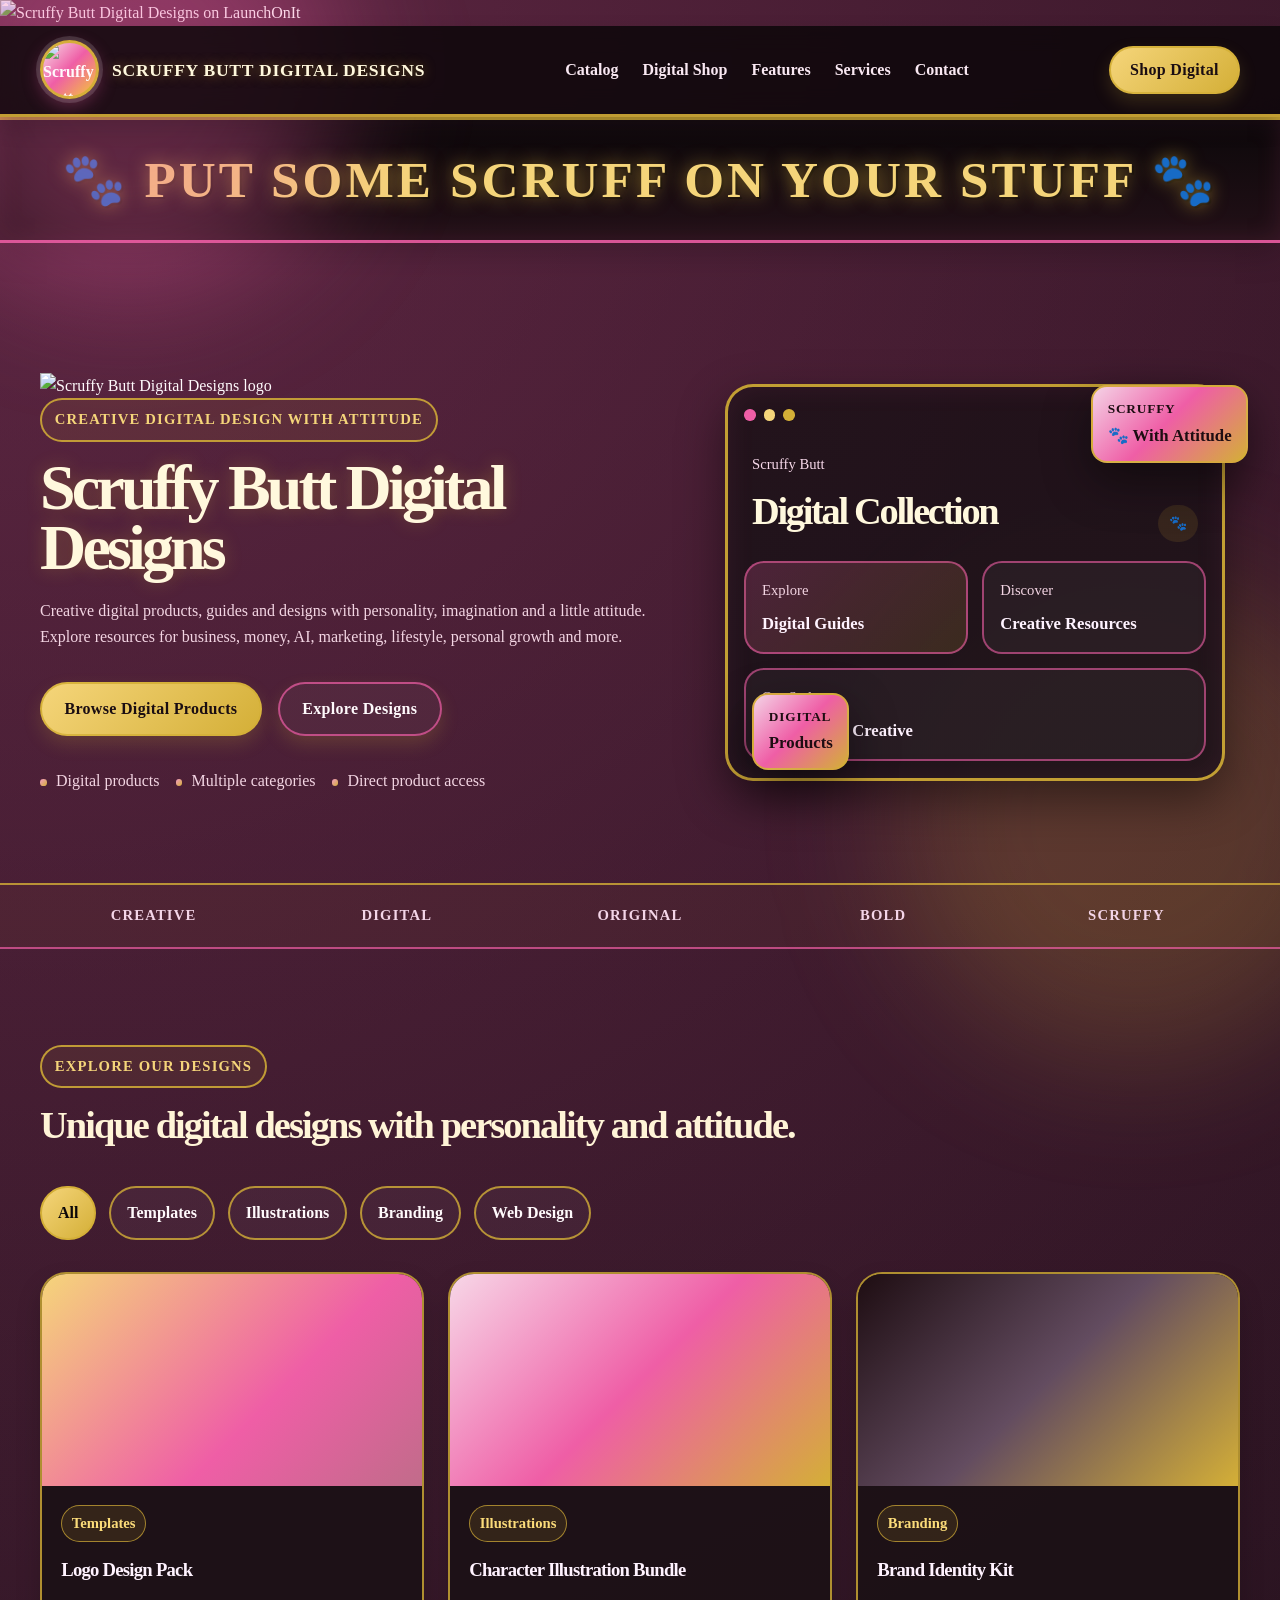
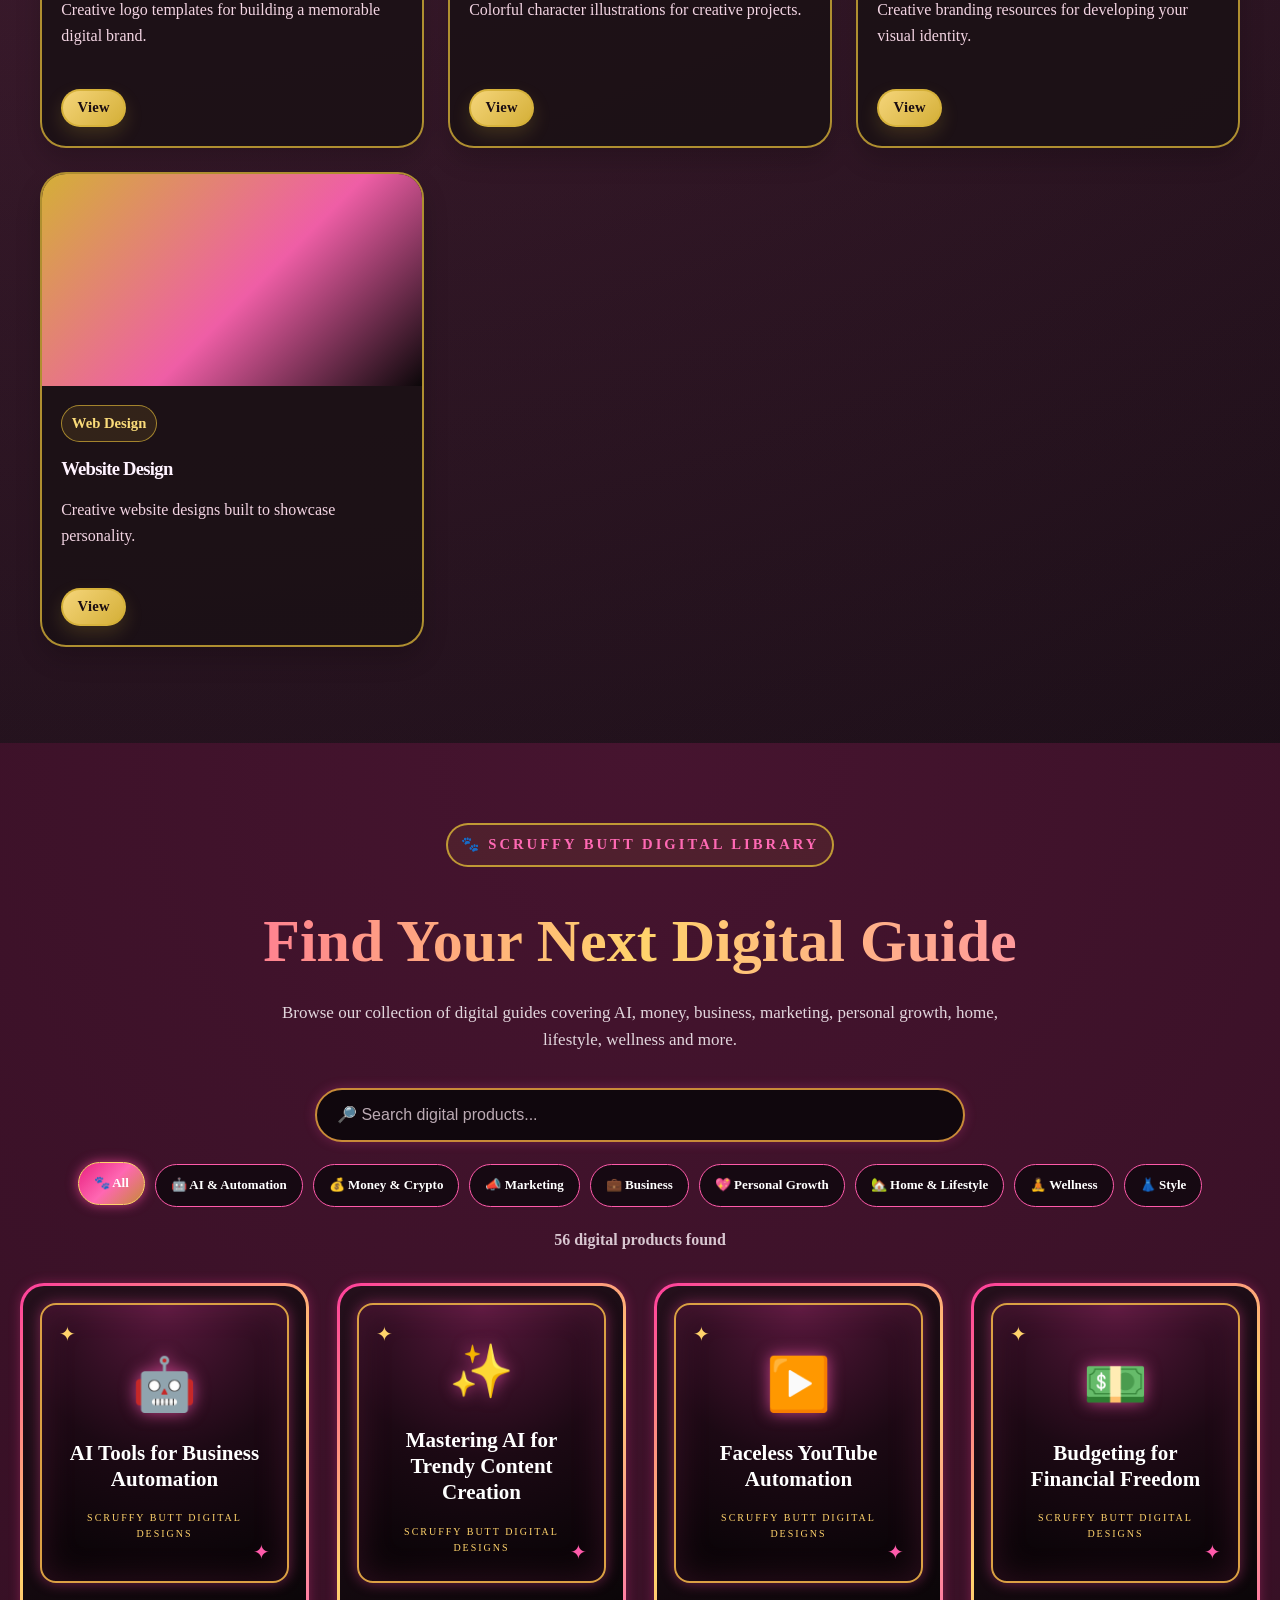
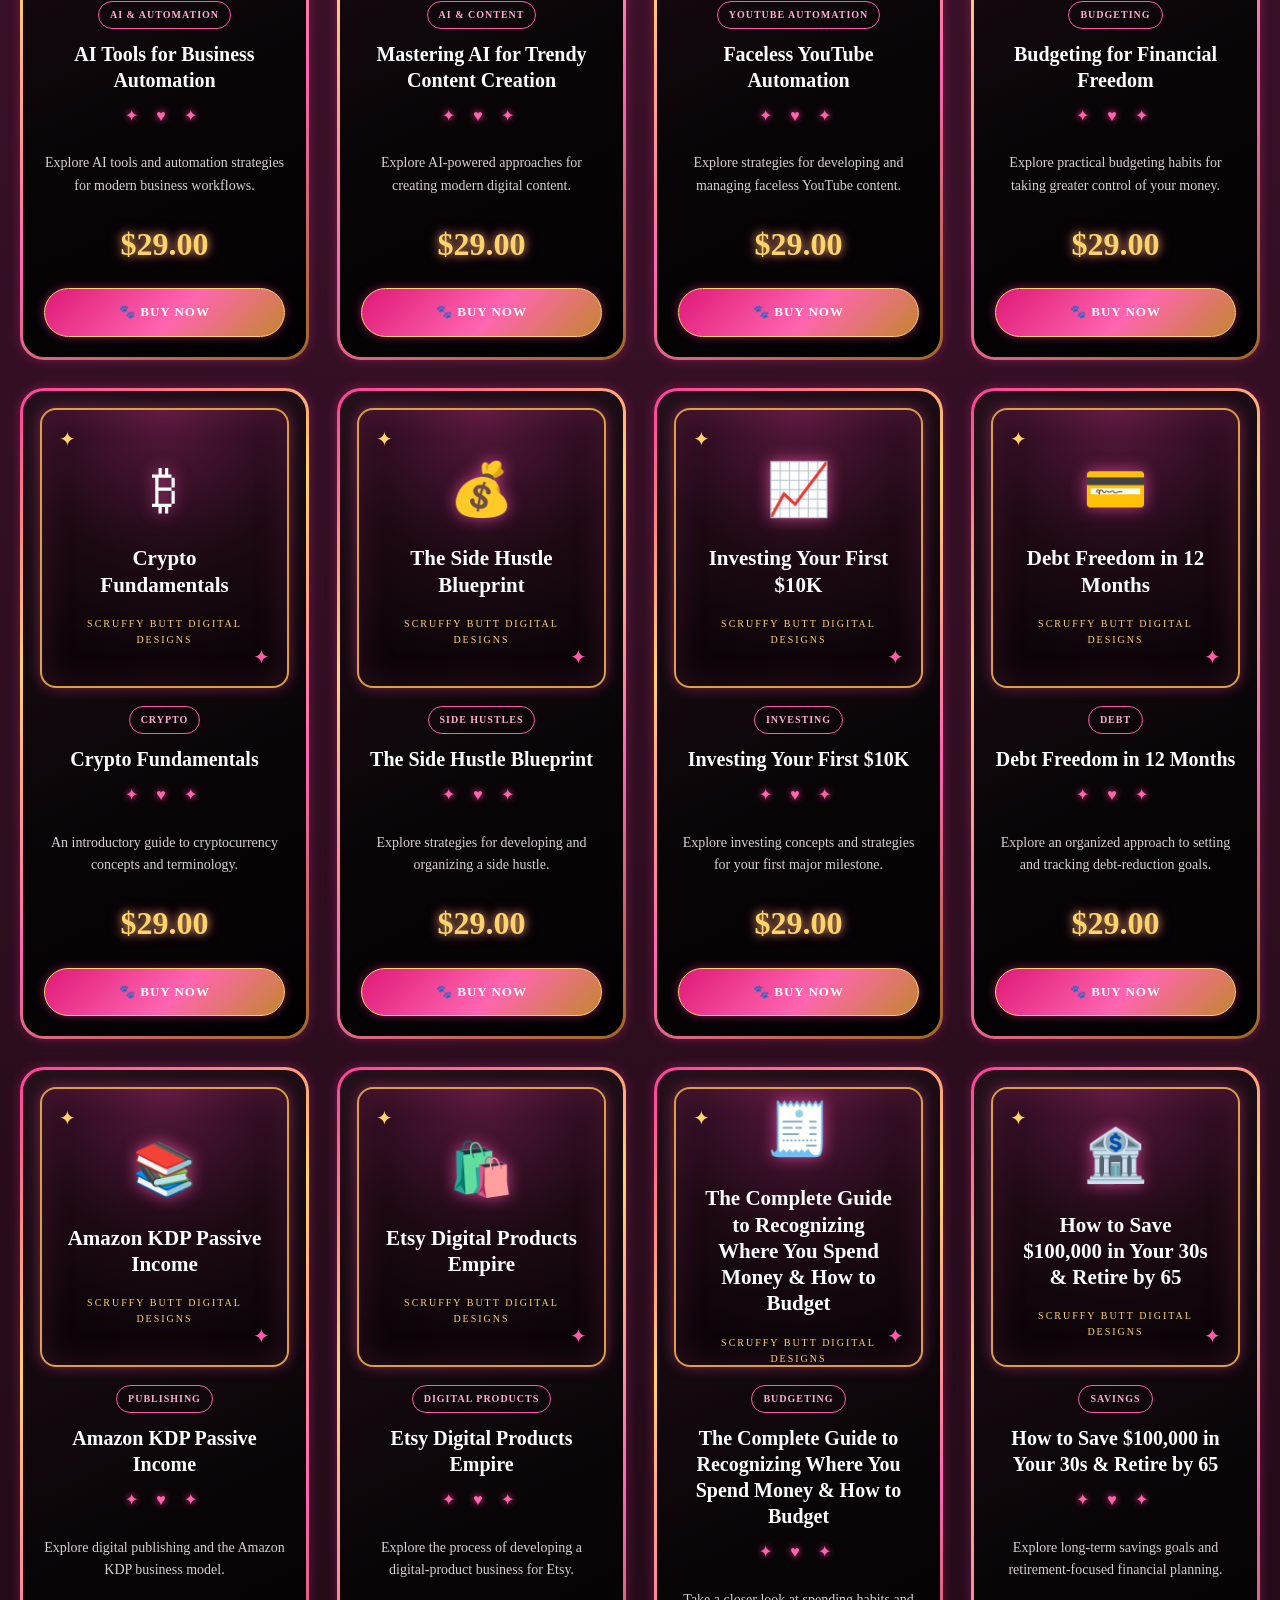
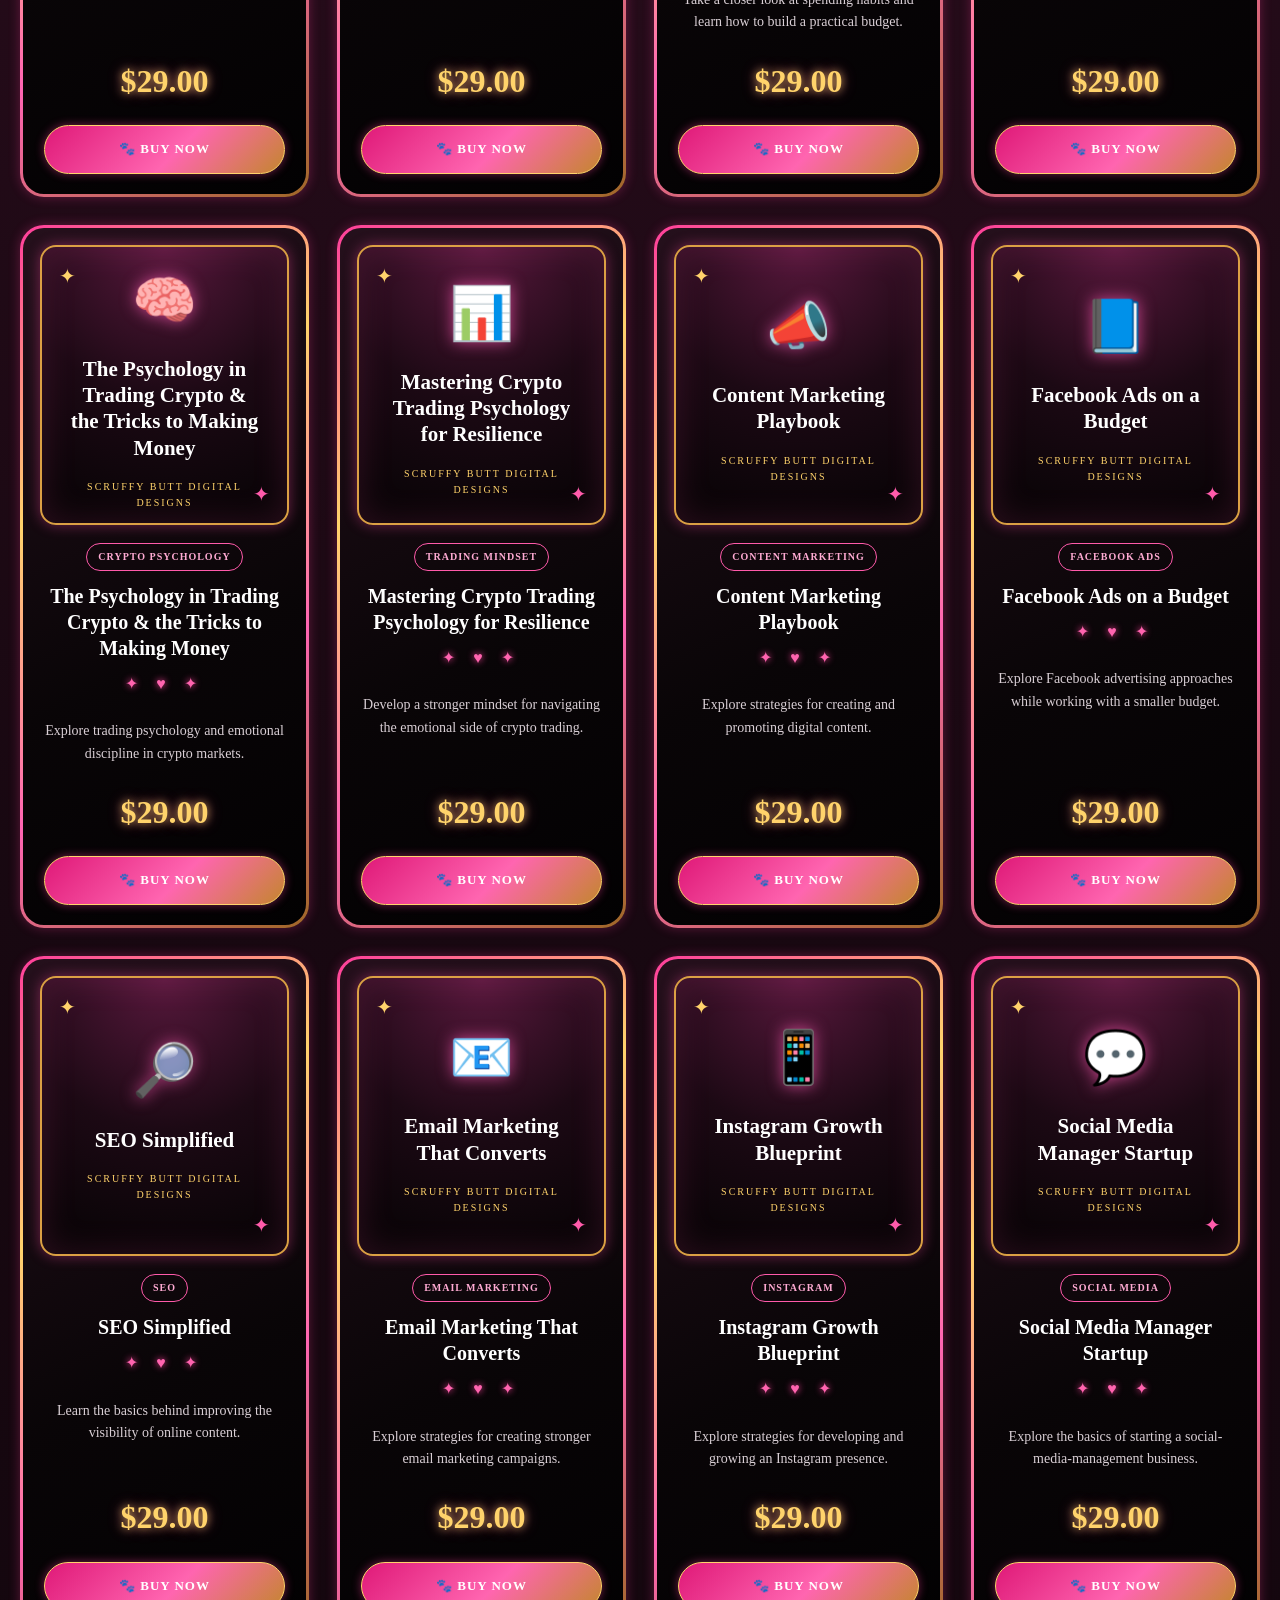
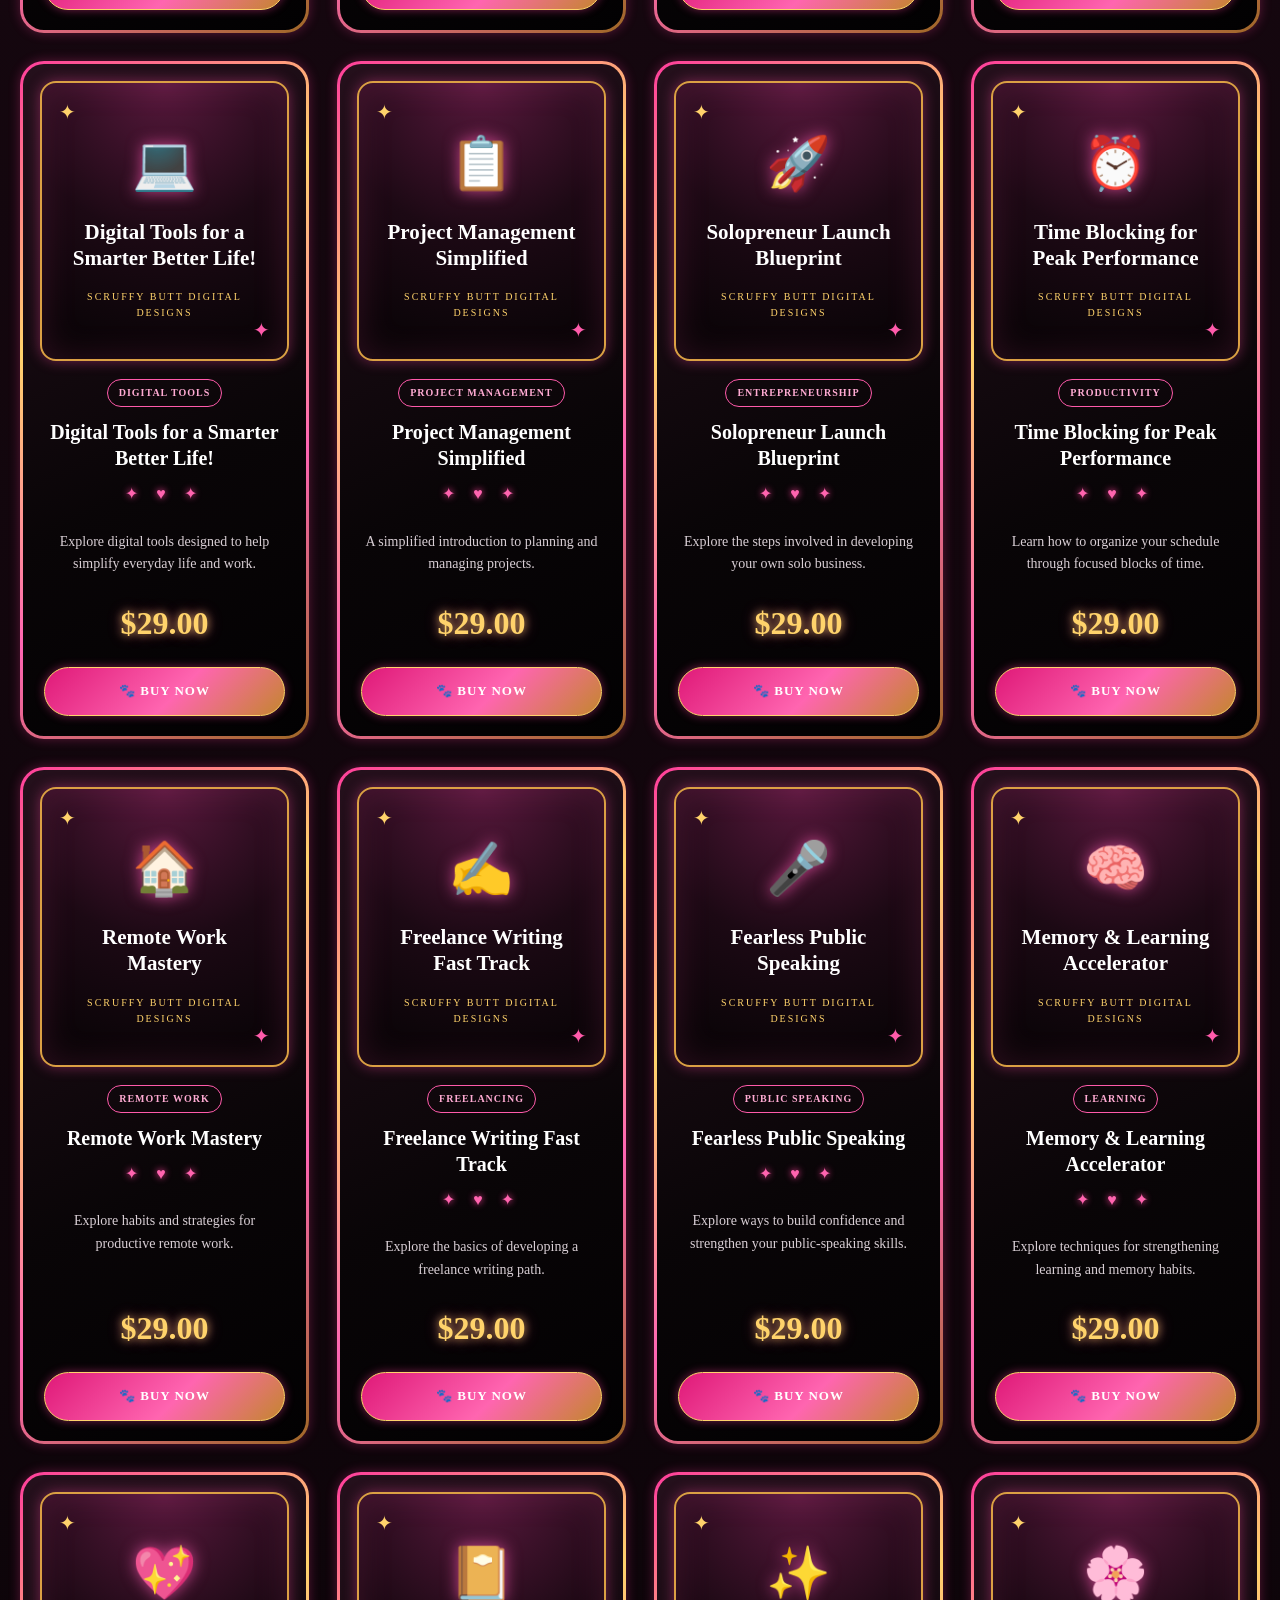
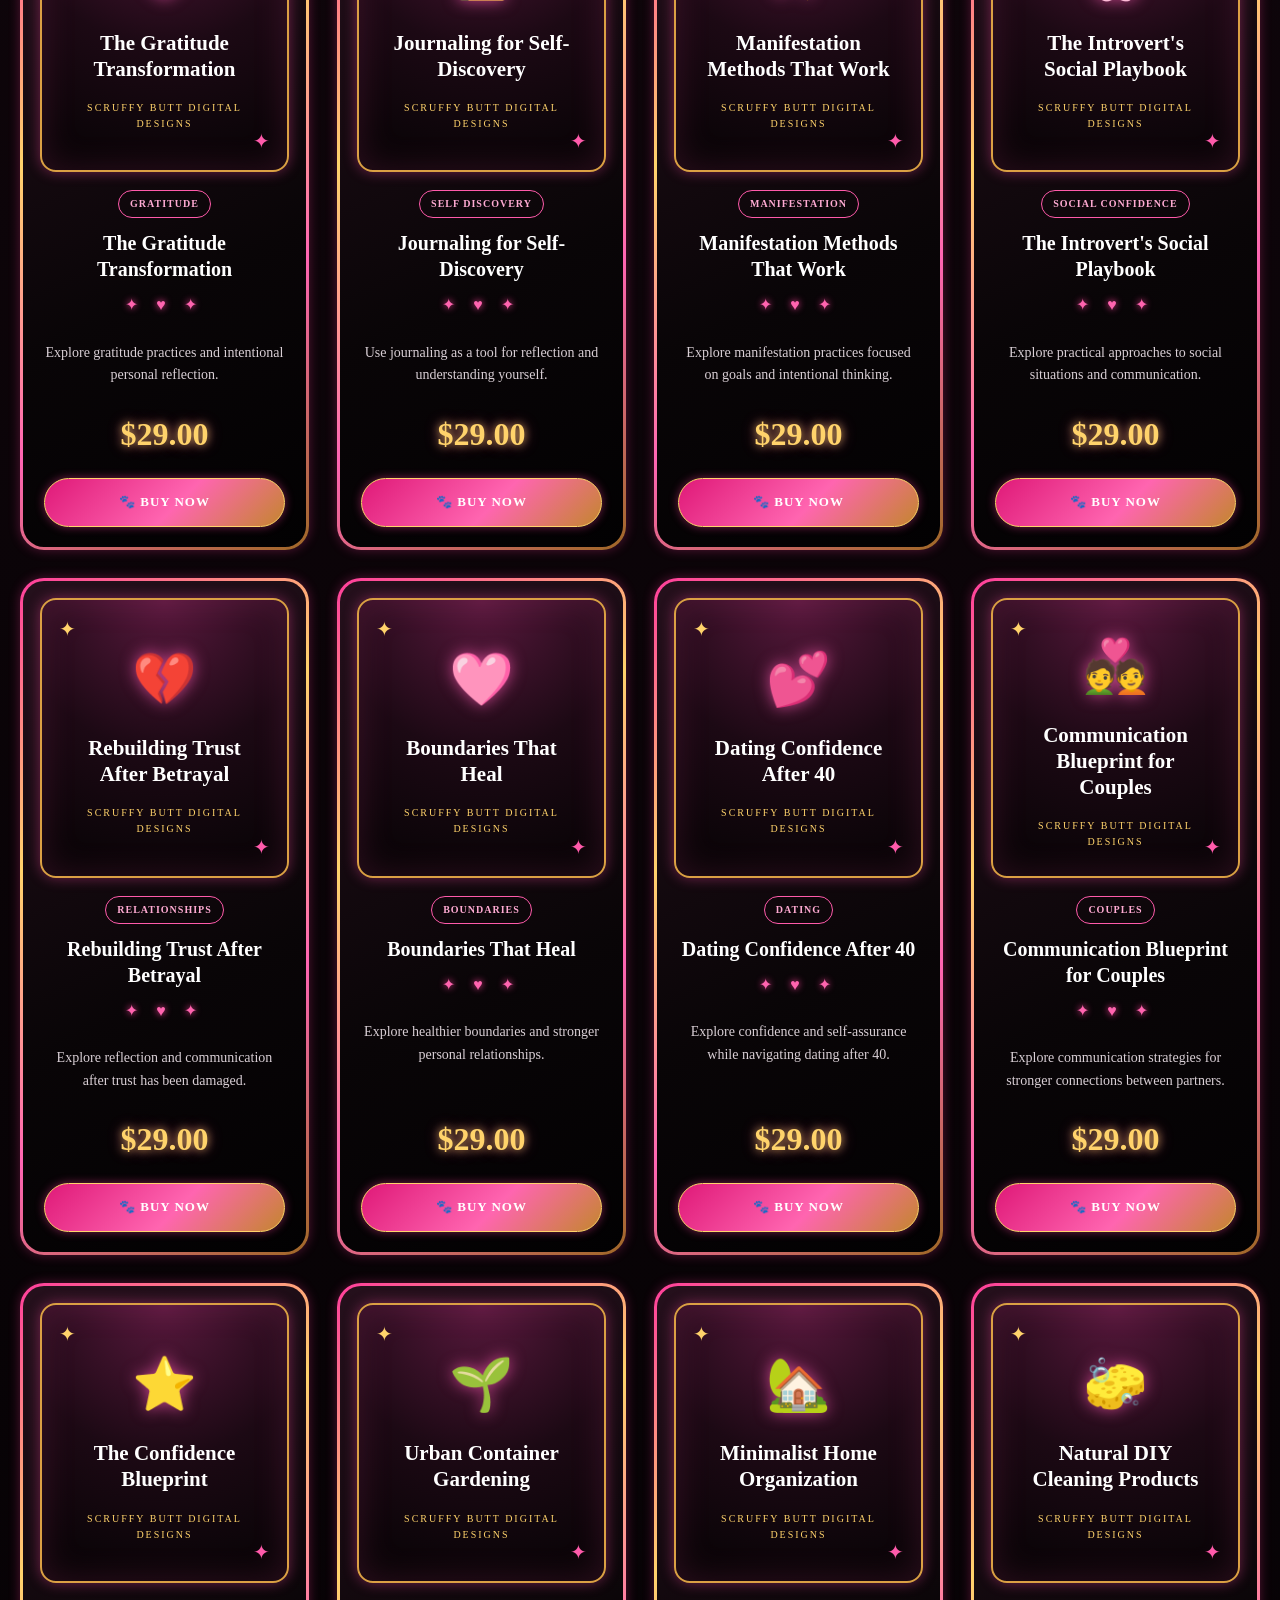
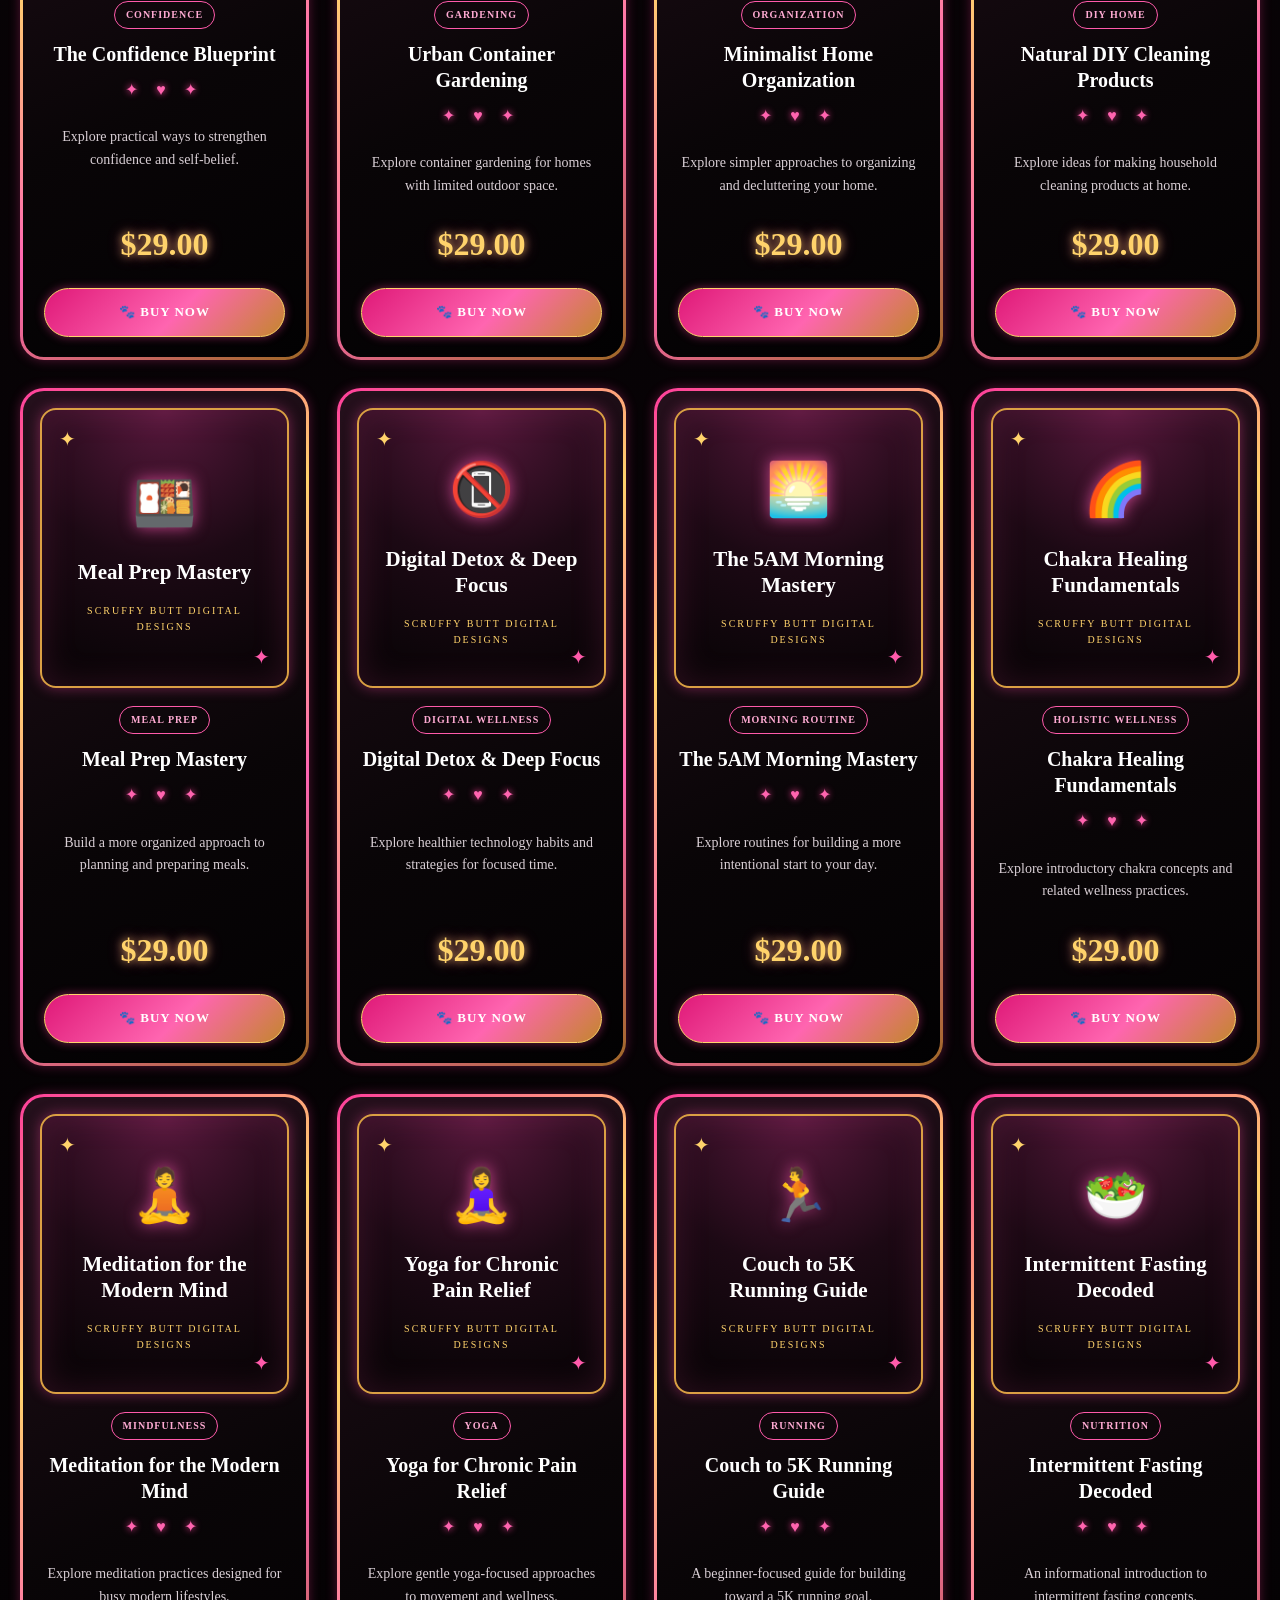
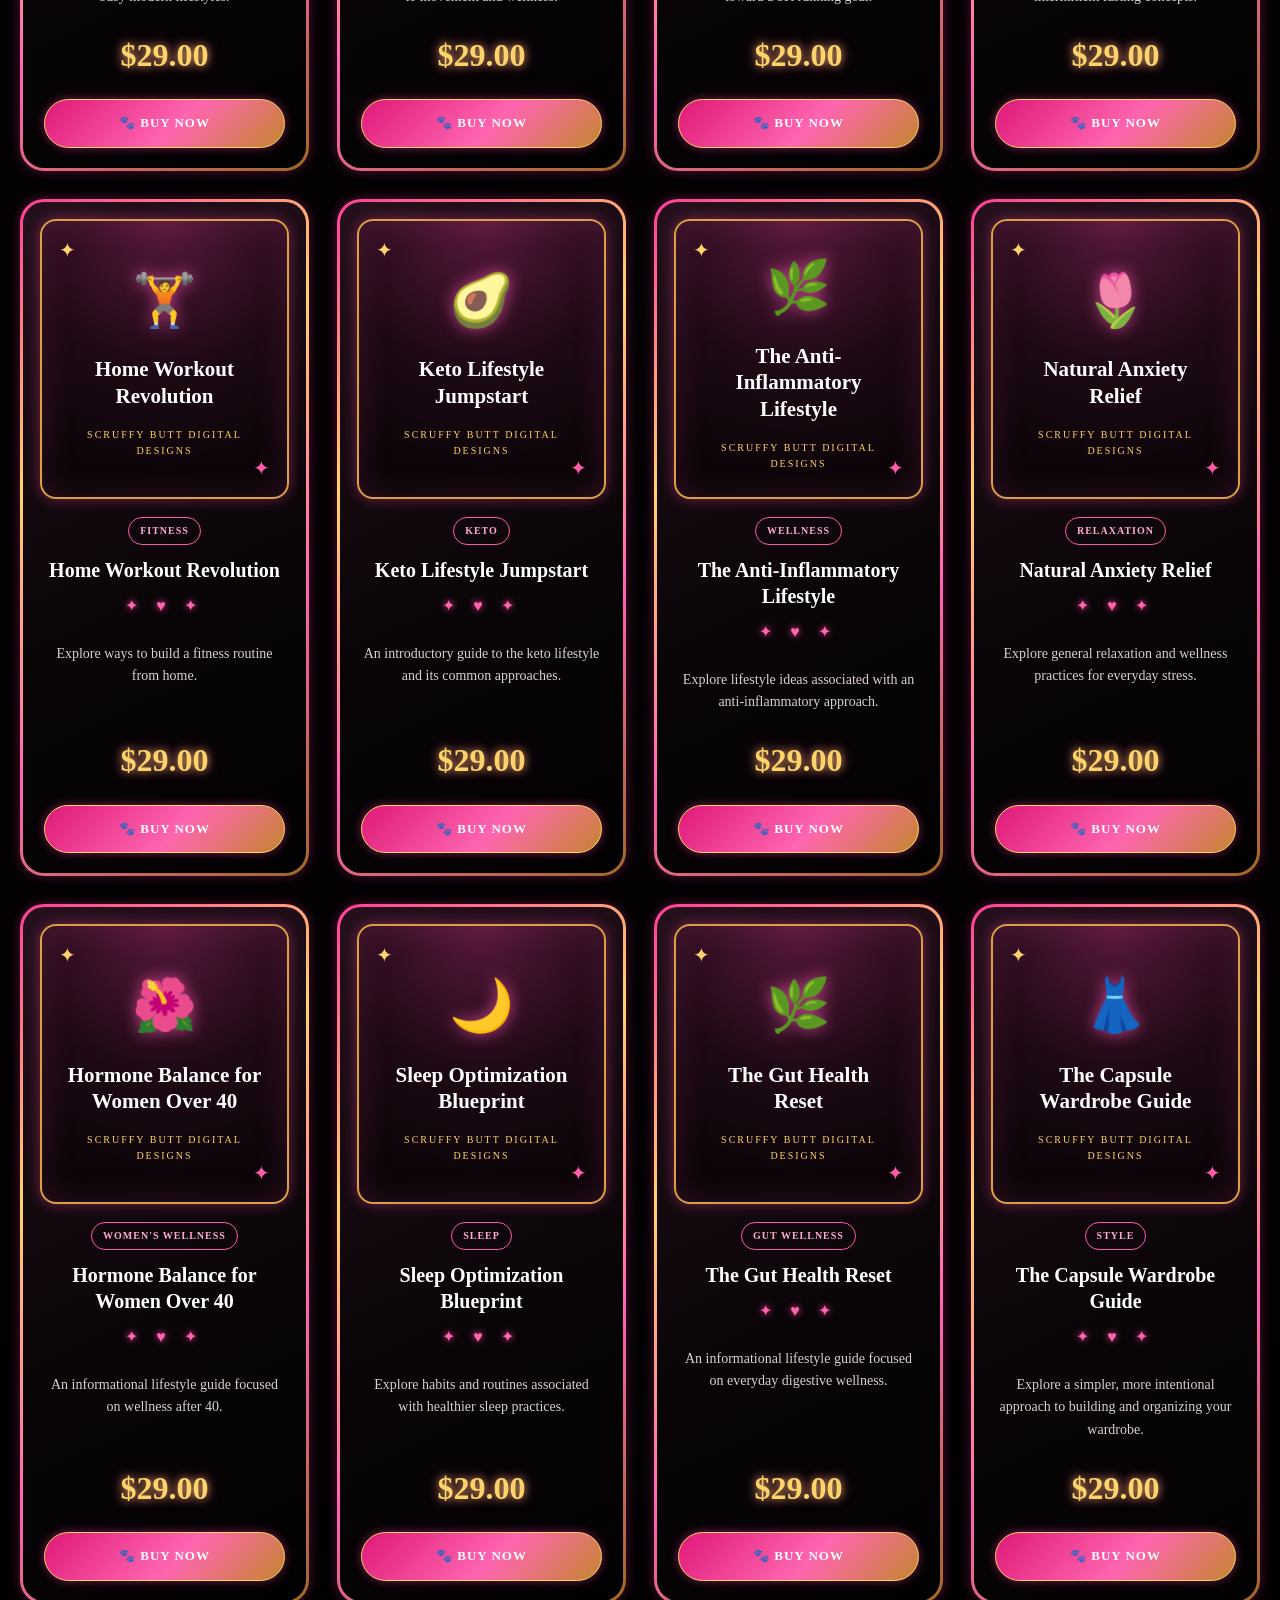
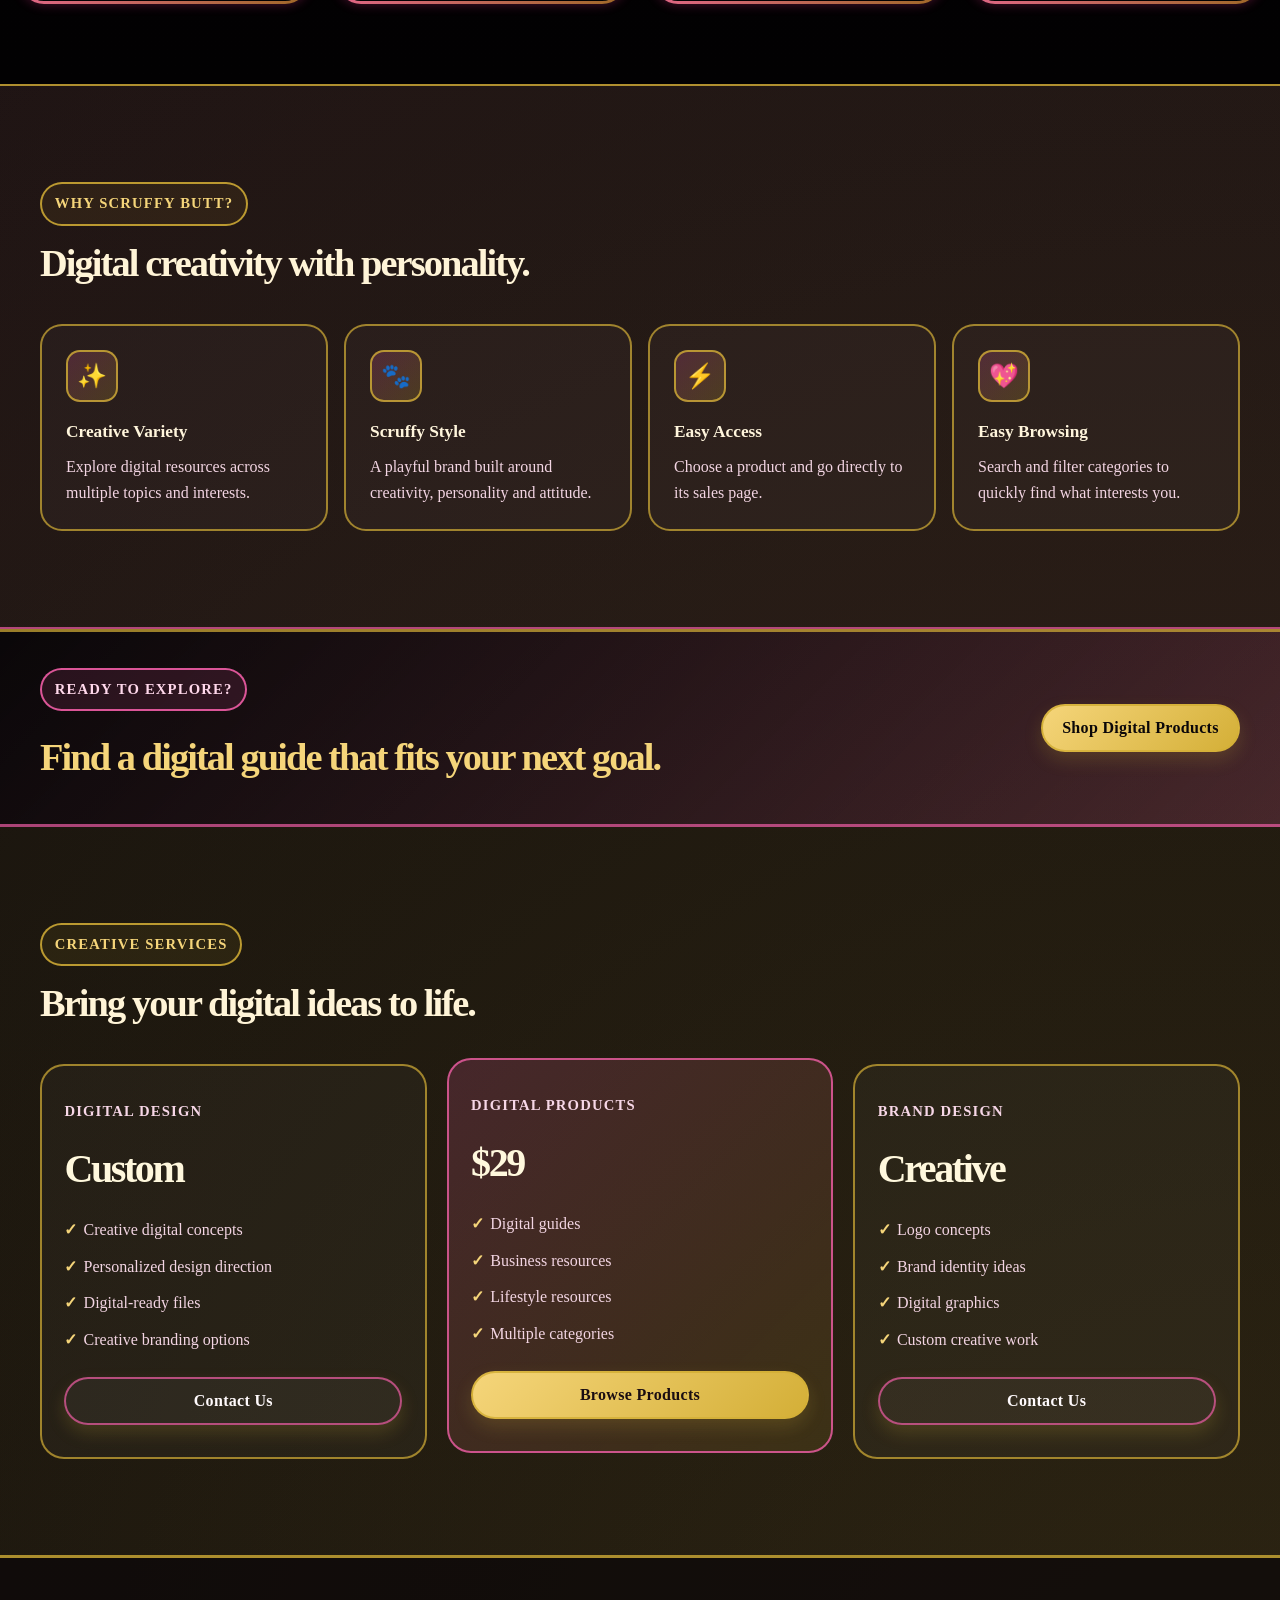
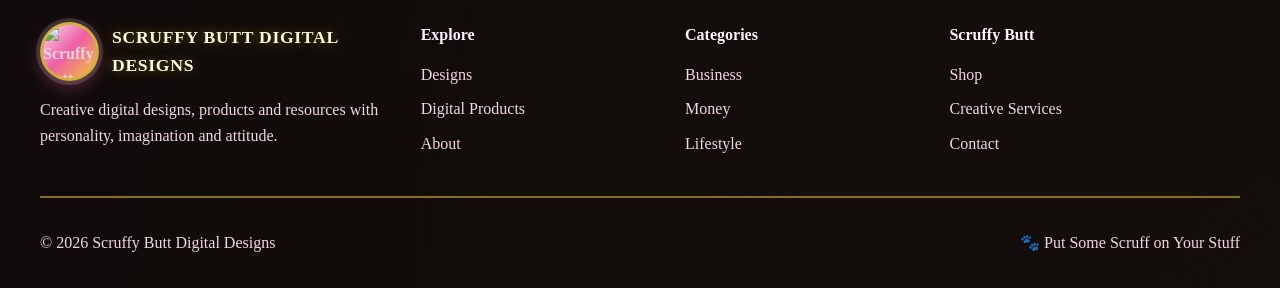
==== commit 4927670e: "Add link and image for Scruffy Butt Digital Designs Added a link and image for Scruffy Butt Digital " ====
--- a/index.html
+++ b/index.html
@@ -14,8 +14,12 @@
 <link rel="preconnect" href="https://fonts.googleapis.com">
 <link rel="preconnect" href="https://fonts.gstatic.com" crossorigin>
 
+  <a href="https://launchon.it/products/scruffy-butt-digital-designs" target="_blank" rel="noopener">
+  <img src="https://launchon.it/api/badge/scruffy-butt-digital-designs?theme=dark&size=md&type=upvotes" alt="Scruffy Butt Digital Designs on LaunchOnIt">
+</a>
+  
 <link
-  href="https://fonts.googleapis.com/css2?family=Inter:wght@400;500;600;700;800;900&display=swap"
+  href="https://fonts.googleapis.com/css2?family=ComicSans:wght@400;500;600;700;800;900&display=swap"
   rel="stylesheet"
 >
 
@@ -27,7 +31,8 @@
    SCRUFFY BUTT DIGITAL SHOP
 ================================================== */
 
-* {
+*
+  {
   box-sizing: border-box;
 }
 
--- a/styles.css
+++ b/styles.css
@@ -1153,4 +1153,25 @@
   .brand-name { font-size: 0.95rem; }
   .brand-logo { width: 3rem; height: 3rem; }
   .resource-search { width: 100%; }
-}
+  .contact-info {
+  line-height: 1.7;
+}
+
+.contact-info h4 {
+  color: #ff5aaa;
+}
+
+.contact-info p {
+  color: #f5eaf0;
+}
+
+.contact-info a {
+  color: #ffd36b;
+  font-weight: 700;
+  text-decoration: none;
+}
+
+.contact-info a:hover {
+  color: #ff5aaa;
+  text-decoration: underline;
+}
